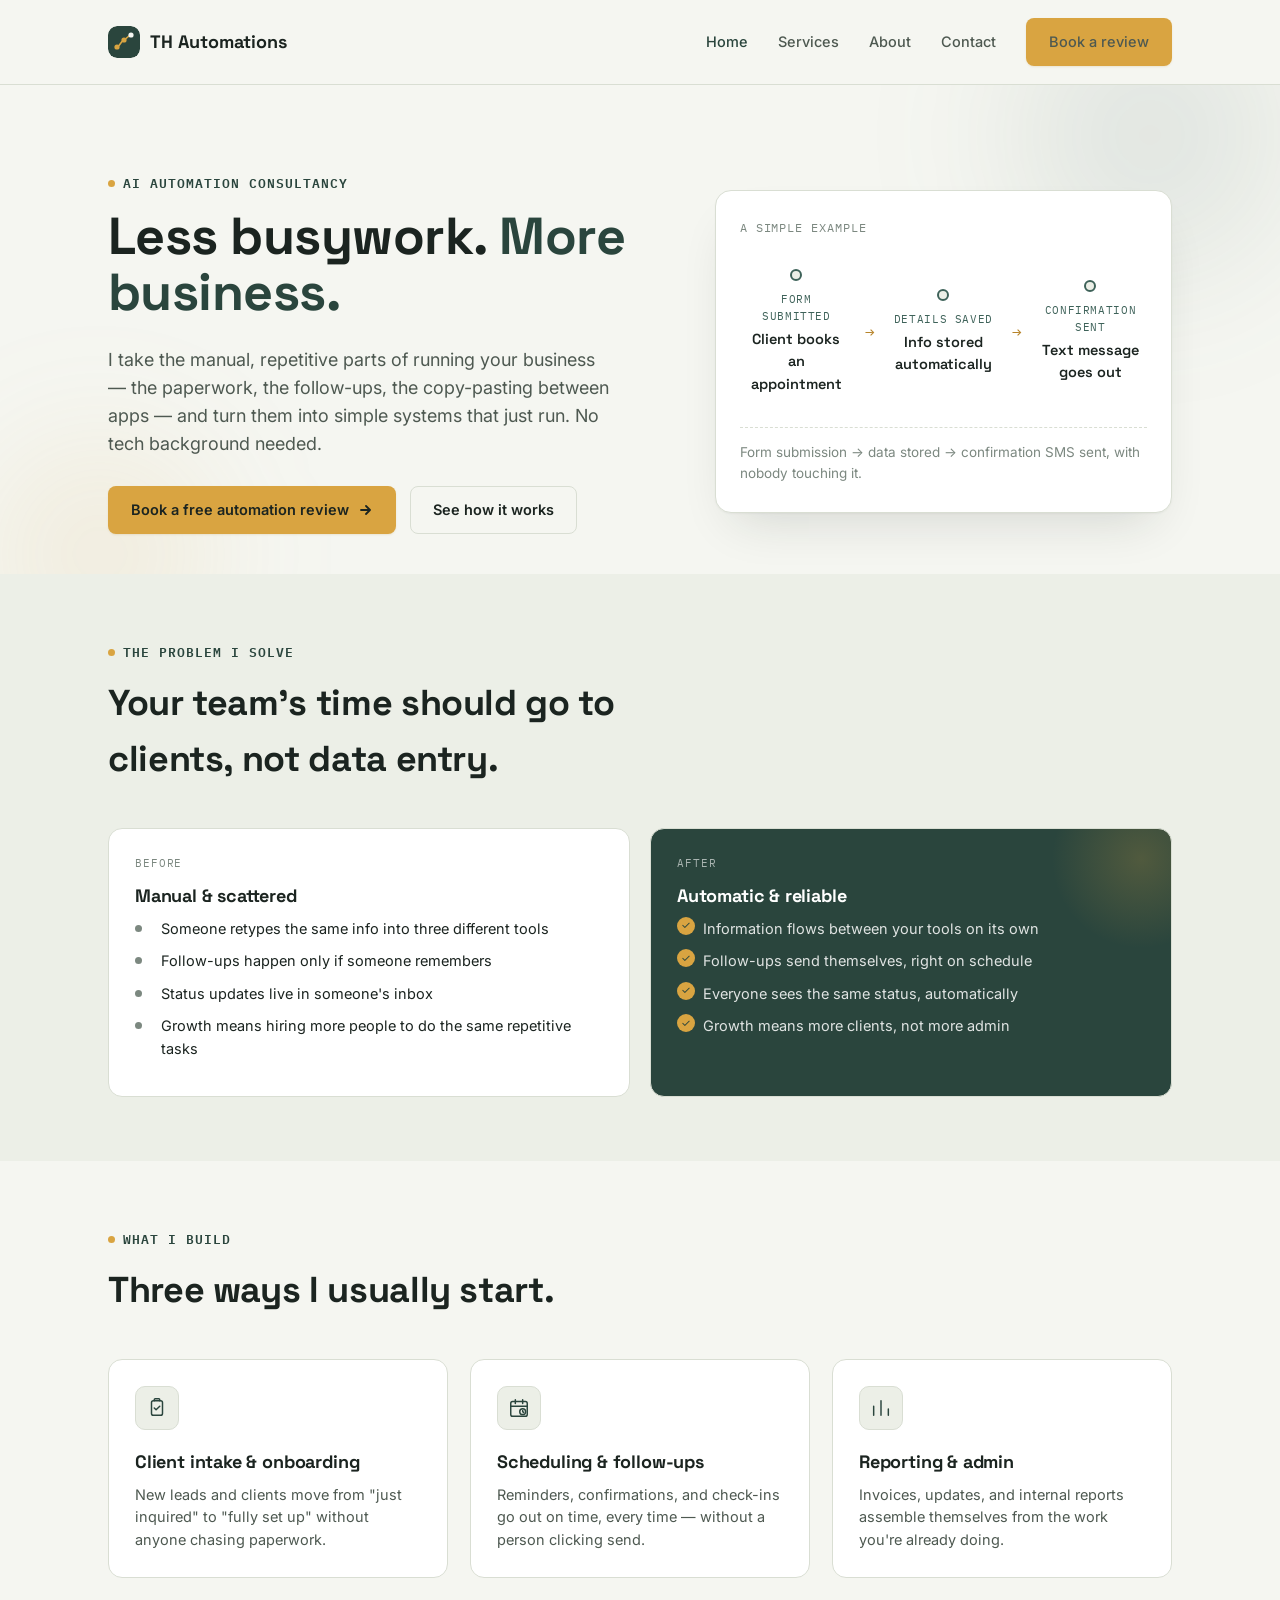
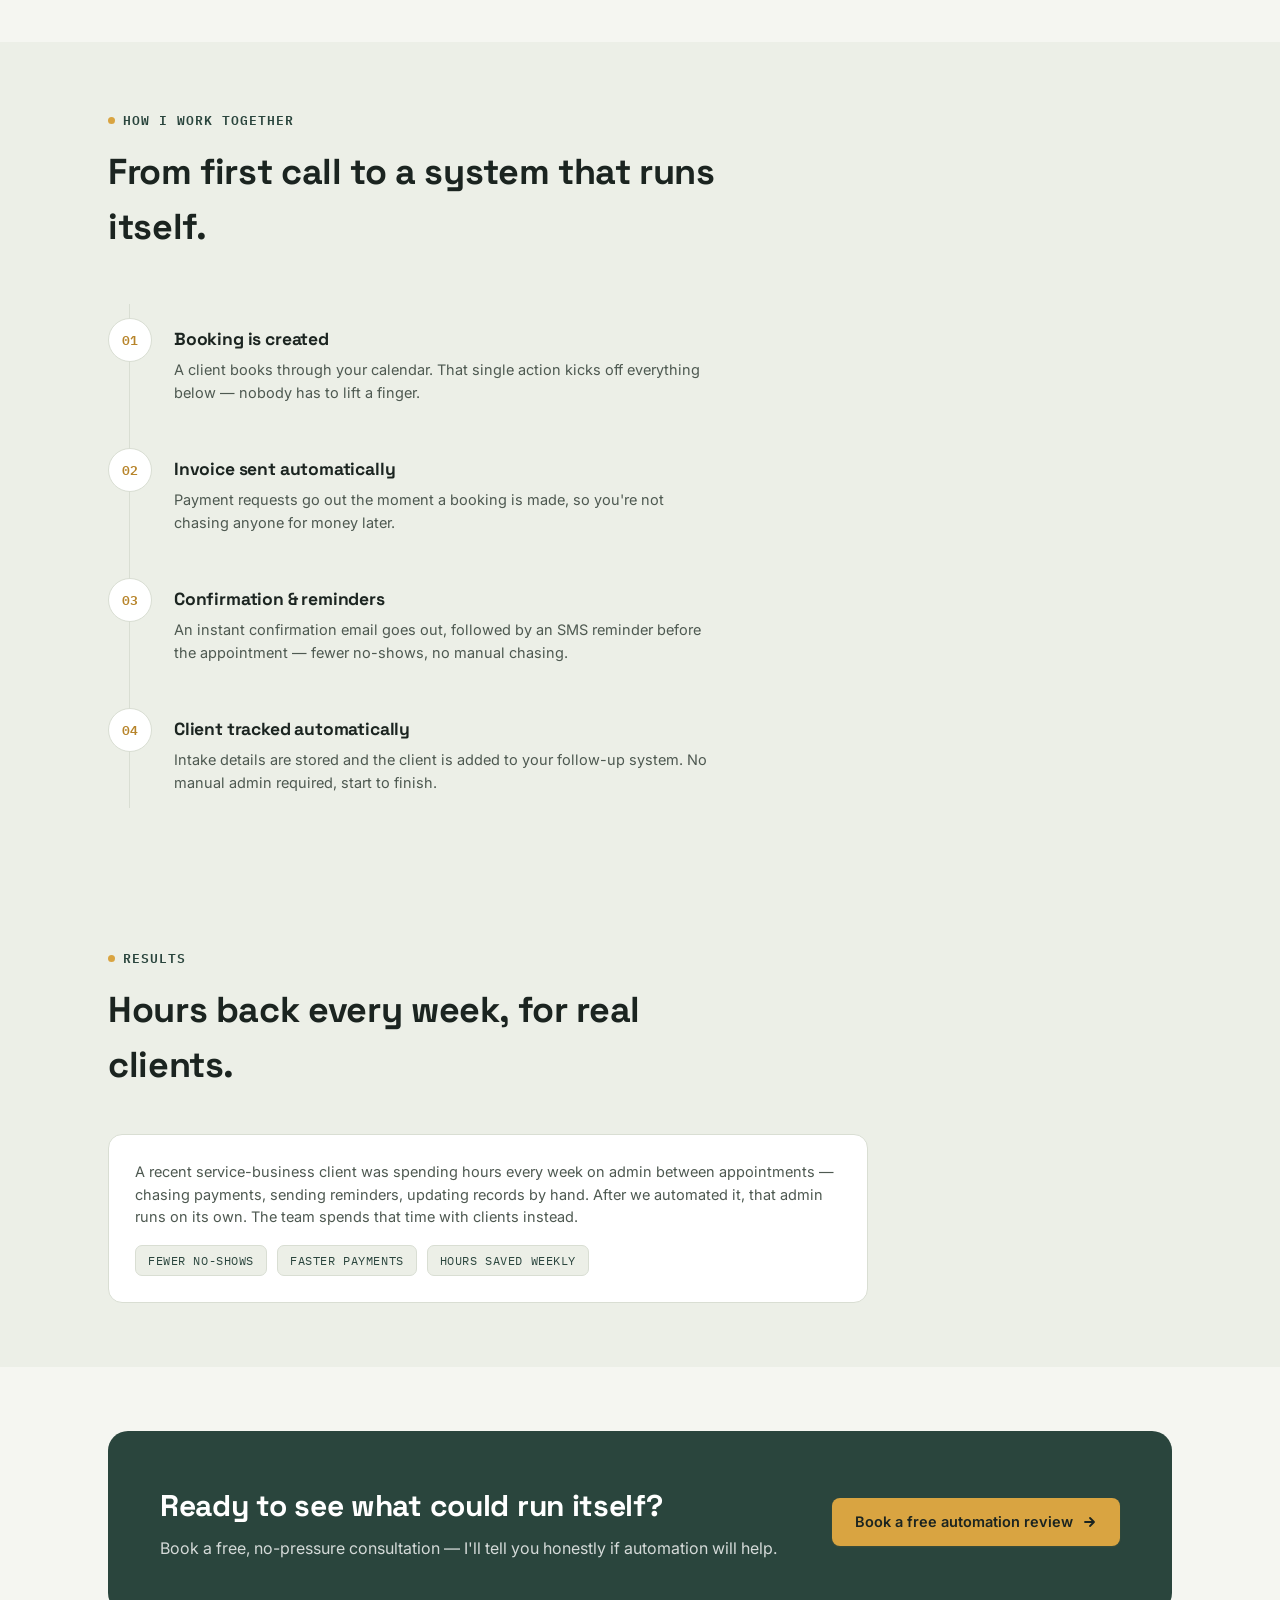
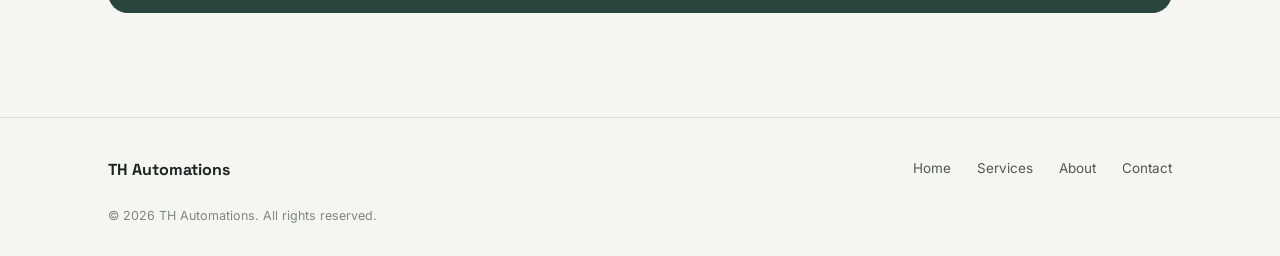
==== index.html @ 0caeebad "Visual polish pass: custom icons, motion, self-hosted logo, social preview - Replace text-badge/lett" ====
<!doctype html>
<html lang="en">
<head>
<script>document.documentElement.classList.add('js')</script>
<meta charset="UTF-8">
<meta name="viewport" content="width=device-width, initial-scale=1.0">
<title>TH Automations — AI Automation for Service Businesses</title>
<meta name="description" content="TH Automations helps service businesses replace manual admin with simple, reliable automated systems. Book a free automation review.">
<link rel="icon" href="favicon.svg" type="image/svg+xml">
<link rel="apple-touch-icon" href="apple-touch-icon.png">
<meta property="og:type" content="website">
<meta property="og:site_name" content="TH Automations">
<meta property="og:title" content="TH Automations — Less busywork. More business.">
<meta property="og:description" content="Simple automated systems for service businesses — no tech background needed. Book a free automation review.">
<meta property="og:image" content="og-image.png">
<meta name="twitter:card" content="summary_large_image">
<meta name="twitter:title" content="TH Automations — Less busywork. More business.">
<meta name="twitter:description" content="Simple automated systems for service businesses — no tech background needed.">
<meta name="twitter:image" content="og-image.png">
<link rel="stylesheet" href="style.css">
</head>
<body>

<header class="site">
  <div class="nav">
    <a href="index.html" class="brand">
      <svg class="brand-mark" viewBox="0 0 32 32" aria-hidden="true">
        <rect width="32" height="32" rx="9" fill="#2A453D"/>
        <path d="M11 19.5L14 15.5M18 12.5L21 10" stroke="#D9A441" stroke-width="1.6" stroke-linecap="round"/>
        <circle cx="9" cy="21" r="2.6" fill="#D9A441"/>
        <circle cx="16" cy="14" r="2.6" fill="#D9A441"/>
        <circle cx="23" cy="9" r="2.6" fill="#F5F6F1"/>
      </svg>
      TH Automations
    </a>
    <nav class="navlinks" id="navlinks">
      <a href="index.html" class="active">Home</a>
      <a href="services.html">Services</a>
      <a href="about.html">About</a>
      <a href="contact.html">Contact</a>
      <a href="contact.html" class="btn btn-gold">Book a review</a>
    </nav>
    <button class="mobile-toggle" aria-label="Open menu" aria-expanded="false">☰</button>
  </div>
</header>

<main>
  <section class="hero">
    <div class="wrap hero-grid">
      <div>
        <span class="eyebrow">AI Automation Consultancy</span>
        <h1>Less busywork. <em>More business.</em></h1>
        <p class="hero-sub">I take the manual, repetitive parts of running your business — the paperwork, the follow-ups, the copy-pasting between apps — and turn them into simple systems that just run. No tech background needed.</p>
        <div class="hero-actions">
          <a href="contact.html" class="btn btn-gold">Book a free automation review <svg class="arrow" viewBox="0 0 16 16" width="16" height="16" fill="none" stroke="currentColor" stroke-width="1.8" stroke-linecap="round" stroke-linejoin="round"><path d="M4 8h8M9 4l4 4-4 4"/></svg></a>
          <a href="#how" class="btn btn-ghost">See how it works</a>
        </div>
      </div>
      <div class="flow" aria-hidden="false">
        <div class="flow-title">A simple example</div>
        <div class="flow-row">
          <div class="flow-node"><div class="dot"></div><div class="tag">FORM SUBMITTED</div><div class="name">Client books<br>an appointment</div></div>
          <div class="flow-arrow">→</div>
          <div class="flow-node"><div class="dot"></div><div class="tag">DETAILS SAVED</div><div class="name">Info stored<br>automatically</div></div>
          <div class="flow-arrow">→</div>
          <div class="flow-node"><div class="dot"></div><div class="tag">CONFIRMATION SENT</div><div class="name">Text message<br>goes out</div></div>
        </div>
        <div class="flow-note">Form submission → data stored → confirmation SMS sent, with nobody touching it.</div>
      </div>
    </div>
  </section>

  <section class="bg-alt">
    <div class="wrap">
      <div class="section-head reveal">
        <span class="eyebrow">The problem I solve</span>
        <h2>Your team's time should go to clients, not data entry.</h2>
      </div>
      <div class="contrast">
        <div class="card before reveal">
          <span class="label">Before</span>
          <h3>Manual & scattered</h3>
          <ul>
            <li>Someone retypes the same info into three different tools</li>
            <li>Follow-ups happen only if someone remembers</li>
            <li>Status updates live in someone's inbox</li>
            <li>Growth means hiring more people to do the same repetitive tasks</li>
          </ul>
        </div>
        <div class="card after reveal">
          <span class="label">After</span>
          <h3>Automatic & reliable</h3>
          <ul>
            <li>Information flows between your tools on its own</li>
            <li>Follow-ups send themselves, right on schedule</li>
            <li>Everyone sees the same status, automatically</li>
            <li>Growth means more clients, not more admin</li>
          </ul>
        </div>
      </div>
    </div>
  </section>

  <section>
    <div class="wrap">
      <div class="section-head reveal">
        <span class="eyebrow">What I build</span>
        <h2>Three ways I usually start.</h2>
      </div>
      <div class="grid3">
        <div class="card reveal">
          <div class="icon"><svg viewBox="0 0 24 24" fill="none" stroke="currentColor" stroke-width="1.6" stroke-linecap="round" stroke-linejoin="round"><rect x="6" y="4" width="12" height="16" rx="2"/><path d="M9 4V3a1 1 0 0 1 1-1h4a1 1 0 0 1 1 1v1"/><path d="M9 12l2 2 4-4"/></svg></div>
          <h3>Client intake & onboarding</h3>
          <p>New leads and clients move from "just inquired" to "fully set up" without anyone chasing paperwork.</p>
        </div>
        <div class="card reveal">
          <div class="icon"><svg viewBox="0 0 24 24" fill="none" stroke="currentColor" stroke-width="1.6" stroke-linecap="round" stroke-linejoin="round"><rect x="3" y="5" width="18" height="16" rx="2"/><path d="M3 10h18"/><path d="M8 3v4M16 3v4"/><circle cx="16" cy="16" r="3.2"/><path d="M16 14.6V16l1 .8"/></svg></div>
          <h3>Scheduling & follow-ups</h3>
          <p>Reminders, confirmations, and check-ins go out on time, every time — without a person clicking send.</p>
        </div>
        <div class="card reveal">
          <div class="icon"><svg viewBox="0 0 24 24" fill="none" stroke="currentColor" stroke-width="1.6" stroke-linecap="round" stroke-linejoin="round"><path d="M4 20V10M12 20V4M20 20v-7"/></svg></div>
          <h3>Reporting & admin</h3>
          <p>Invoices, updates, and internal reports assemble themselves from the work you're already doing.</p>
        </div>
      </div>
    </div>
  </section>

  <section class="bg-alt" id="how">
    <div class="wrap">
      <div class="section-head reveal">
        <span class="eyebrow">How I work together</span>
        <h2>From first call to a system that runs itself.</h2>
      </div>
      <div class="steps">
        <div class="step reveal">
          <div class="num">01</div>
          <div>
            <h3>Booking is created</h3>
            <p>A client books through your calendar. That single action kicks off everything below — nobody has to lift a finger.</p>
          </div>
        </div>
        <div class="step reveal">
          <div class="num">02</div>
          <div>
            <h3>Invoice sent automatically</h3>
            <p>Payment requests go out the moment a booking is made, so you're not chasing anyone for money later.</p>
          </div>
        </div>
        <div class="step reveal">
          <div class="num">03</div>
          <div>
            <h3>Confirmation & reminders</h3>
            <p>An instant confirmation email goes out, followed by an SMS reminder before the appointment — fewer no-shows, no manual chasing.</p>
          </div>
        </div>
        <div class="step reveal">
          <div class="num">04</div>
          <div>
            <h3>Client tracked automatically</h3>
            <p>Intake details are stored and the client is added to your follow-up system. No manual admin required, start to finish.</p>
          </div>
        </div>
      </div>
    </div>
  </section>

  <section class="bg-alt">
    <div class="wrap">
      <div class="section-head reveal">
        <span class="eyebrow">Results</span>
        <h2>Hours back every week, for real clients.</h2>
      </div>
      <div class="card reveal" style="max-width:760px;">
        <p style="margin-bottom:16px;">A recent service-business client was spending hours every week on admin between appointments — chasing payments, sending reminders, updating records by hand. After we automated it, that admin runs on its own. The team spends that time with clients instead.</p>
        <div style="display:flex; gap:10px; flex-wrap:wrap;">
          <span class="pill">Fewer no-shows</span>
          <span class="pill">Faster payments</span>
          <span class="pill">Hours saved weekly</span>
        </div>
      </div>
    </div>
  </section>

  <section>
    <div class="wrap">
      <div class="cta-band reveal">
        <div>
          <h2>Ready to see what could run itself?</h2>
          <p>Book a free, no-pressure consultation — I'll tell you honestly if automation will help.</p>
        </div>
        <a href="contact.html" class="btn btn-gold">Book a free automation review <svg class="arrow" viewBox="0 0 16 16" width="16" height="16" fill="none" stroke="currentColor" stroke-width="1.8" stroke-linecap="round" stroke-linejoin="round"><path d="M4 8h8M9 4l4 4-4 4"/></svg></a>
      </div>
    </div>
  </section>
</main>

<footer class="site">
  <div class="wrap">
    <div class="footer-grid">
      <div class="footer-brand">TH Automations</div>
      <div class="footer-links">
        <a href="index.html">Home</a>
        <a href="services.html">Services</a>
        <a href="about.html">About</a>
        <a href="contact.html">Contact</a>
      </div>
    </div>
    <div class="footer-fine">© 2026 TH Automations. All rights reserved.</div>
  </div>
</footer>

<script src="script.js"></script>
</body>
</html>
---- style.css ----
/* ===================================================================
   TH Automations — design tokens
   Palette: warm sage paper, deep ink-green, amber accent for action
   Type: Space Grotesk (display) / Inter (body) / IBM Plex Mono (labels)
=================================================================== */

@import url('https://fonts.googleapis.com/css2?family=Space+Grotesk:wght@500;600;700&family=Inter:wght@400;500;600;700&family=IBM+Plex+Mono:wght@500;600&display=swap');

:root{
  --bg: #F5F6F1;
  --bg-alt: #ECEFE7;
  --ink: #1B2420;
  --ink-soft: #4E5951;
  --ink-faint: #7C8880;
  --sage: #3E6259;
  --sage-deep: #2A453D;
  --gold: #D9A441;
  --gold-deep: #B7842A;
  --line: #D9DED3;
  --card: #FFFFFF;

  --display: 'Space Grotesk', sans-serif;
  --body: 'Inter', sans-serif;
  --mono: 'IBM Plex Mono', monospace;

  --max: 1120px;
}

*{ box-sizing: border-box; }
html{ scroll-behavior: smooth; }

body{
  margin:0;
  background: var(--bg);
  color: var(--ink);
  font-family: var(--body);
  font-size: 16px;
  line-height: 1.55;
  -webkit-font-smoothing: antialiased;
}

img{ max-width:100%; display:block; }

a{ color: inherit; text-decoration: none; }

h1,h2,h3,h4{
  font-family: var(--display);
  color: var(--ink);
  margin: 0 0 .5em 0;
  letter-spacing: -0.01em;
}

p{ margin: 0 0 1em 0; color: var(--ink-soft); }

.wrap{
  max-width: var(--max);
  margin: 0 auto;
  padding: 0 28px;
}

/* Reduced motion */
@media (prefers-reduced-motion: reduce){
  *{ animation-duration: 0.001ms !important; animation-iteration-count: 1 !important; transition-duration: 0.001ms !important; scroll-behavior: auto !important; }
}

/* ---------- Eyebrow / mono labels ---------- */
.eyebrow{
  font-family: var(--mono);
  font-size: 12.5px;
  font-weight: 600;
  letter-spacing: 0.08em;
  text-transform: uppercase;
  color: var(--sage-deep);
  display: inline-flex;
  align-items: center;
  gap: 8px;
  margin-bottom: 14px;
}
.eyebrow::before{
  content: "";
  width: 7px; height: 7px;
  background: var(--gold);
  border-radius: 50%;
  display: inline-block;
}

/* ---------- Header / nav ---------- */
header.site{
  position: sticky; top: 0; z-index: 50;
  background: rgba(245,246,241,0.88);
  backdrop-filter: blur(8px);
  border-bottom: 1px solid var(--line);
  transition: box-shadow .25s ease;
}
header.site.scrolled{
  box-shadow: 0 1px 0 var(--line), 0 8px 24px rgba(27,36,32,0.06);
}
.nav{
  display:flex; align-items:center; justify-content:space-between;
  padding: 18px 28px;
  max-width: var(--max);
  margin: 0 auto;
  transition: padding .25s ease;
}
header.site.scrolled .nav{ padding: 12px 28px; }
.brand{
  display:flex; align-items:center; gap:10px;
  font-family: var(--display);
  font-weight: 700;
  font-size: 18px;
  color: var(--ink);
}
.brand-mark{
  width: 32px; height: 32px;
  border-radius: 9px;
  flex: 0 0 auto;
  transition: transform .3s ease;
}
.brand:hover .brand-mark{ transform: rotate(-6deg) scale(1.05); }
.navlinks{ display:flex; align-items:center; gap: 30px; }
.navlinks a{
  font-size: 14.5px;
  font-weight: 500;
  color: var(--ink-soft);
  transition: color .15s ease;
}
.navlinks a:hover, .navlinks a.active{ color: var(--sage-deep); }
.navlinks a:focus-visible, a:focus-visible, button:focus-visible{
  outline: 2px solid var(--gold-deep);
  outline-offset: 3px;
  border-radius: 3px;
}

.btn{
  display:inline-flex; align-items:center; gap:8px;
  font-family: var(--body);
  font-weight: 600;
  font-size: 14.5px;
  padding: 12px 22px;
  border-radius: 8px;
  border: 1px solid transparent;
  cursor:pointer;
  transition: transform .18s ease, box-shadow .18s ease, background .18s ease, border-color .18s ease;
}
.btn .arrow{
  display:inline-flex;
  transition: transform .25s ease;
}
.btn:hover .arrow{ transform: translateX(3px); }
.btn-primary{
  background: var(--sage-deep);
  color: #fff;
}
.btn-primary:hover{ background: var(--ink); transform: translateY(-1px); box-shadow: 0 8px 18px rgba(27,36,32,0.18); }
.btn-gold{
  background: var(--gold);
  color: var(--ink);
  box-shadow: 0 1px 2px rgba(183,132,42,0.15);
}
.btn-gold:hover{ background: var(--gold-deep); color:#fff; transform: translateY(-1px); box-shadow: 0 10px 22px rgba(183,132,42,0.3); }
.btn-ghost{
  background: transparent;
  border-color: var(--line);
  color: var(--ink);
}
.btn-ghost:hover{ border-color: var(--sage-deep); transform: translateY(-1px); }

.mobile-toggle{ display:none; }

/* ---------- Hero / flow diagram signature ---------- */
.hero{
  padding: 84px 0 40px;
  position: relative;
  overflow: hidden;
}
.hero::before, .hero::after{
  content:"";
  position:absolute;
  border-radius:50%;
  filter: blur(60px);
  pointer-events:none;
  z-index:0;
}
.hero::before{
  width: 420px; height: 420px;
  background: radial-gradient(circle, rgba(62,98,89,0.14), transparent 70%);
  top: -160px; right: -80px;
}
.hero::after{
  width: 320px; height: 320px;
  background: radial-gradient(circle, rgba(217,164,65,0.16), transparent 70%);
  bottom: -140px; left: -60px;
}
.hero-grid{
  display:grid;
  grid-template-columns: 1.1fr 0.9fr;
  gap: 48px;
  align-items:center;
  position: relative;
  z-index: 1;
}
.hero h1{
  font-size: clamp(32px, 4.4vw, 52px);
  line-height: 1.08;
}
.hero h1 em{
  font-style: normal;
  color: var(--sage-deep);
  position: relative;
}
.hero-sub{
  font-size: 18px;
  max-width: 46ch;
}
.hero-actions{ display:flex; gap:14px; margin-top: 28px; flex-wrap: wrap; }

/* Flow diagram */
.flow{
  background: var(--card);
  border: 1px solid var(--line);
  border-radius: 16px;
  padding: 28px 24px;
  box-shadow: 0 1px 2px rgba(27,36,32,0.04), 0 24px 48px -20px rgba(27,36,32,0.16);
  transition: transform .3s ease, box-shadow .3s ease;
}
.flow:hover{
  transform: translateY(-3px);
  box-shadow: 0 1px 2px rgba(27,36,32,0.04), 0 32px 56px -20px rgba(27,36,32,0.22);
}
.flow-title{
  font-family: var(--mono);
  font-size: 11.5px;
  color: var(--ink-faint);
  text-transform: uppercase;
  letter-spacing: .08em;
  margin-bottom: 18px;
}
.flow-row{
  display:flex; align-items:center; gap: 0;
}
.flow-node{
  flex: 1;
  text-align:center;
  padding: 14px 6px;
  opacity: 0;
  transform: translateY(8px);
  animation: nodeIn .5s ease forwards;
}
.flow-node .tag{
  font-family: var(--mono);
  font-size: 10.5px;
  color: var(--sage);
  letter-spacing: .06em;
}
.flow-node .name{
  font-family: var(--display);
  font-weight: 600;
  font-size: 14.5px;
  margin-top: 4px;
}
.flow-node .dot{
  width: 12px; height:12px;
  border-radius: 50%;
  background: var(--bg-alt);
  border: 2px solid var(--sage);
  margin: 0 auto 10px;
}
.flow-node:nth-child(1){ animation-delay: .05s; }
.flow-node:nth-child(3){ animation-delay: .25s; }
.flow-node:nth-child(5){ animation-delay: .45s; }
.flow-node:nth-child(7){ animation-delay: .65s; }
@keyframes nodeIn{ to{ opacity:1; transform: translateY(0); } }

.flow-arrow{
  flex: 0 0 auto;
  width: 34px;
  color: var(--gold-deep);
  font-family: var(--mono);
  text-align:center;
  opacity:0;
  animation: nodeIn .5s ease forwards;
}
.flow-arrow:nth-of-type(2){ animation-delay: .15s; }
.flow-arrow:nth-of-type(4){ animation-delay: .35s; }
.flow-arrow:nth-of-type(6){ animation-delay: .55s; }

.flow-note{
  margin-top: 18px;
  font-size: 13.5px;
  color: var(--ink-faint);
  border-top: 1px dashed var(--line);
  padding-top: 14px;
}

/* ---------- Sections ---------- */
section{ padding: 64px 0; }
.section-head{ max-width: 640px; margin-bottom: 40px; }
.section-head h2{ font-size: clamp(26px, 3vw, 36px); }

.bg-alt{ background: var(--bg-alt); }

/* Before / after strip */
.contrast{
  display:grid;
  grid-template-columns: 1fr 1fr;
  gap: 20px;
}
.contrast .card{
  border-radius: 14px;
  padding: 26px;
  border: 1px solid var(--line);
}
.contrast .before{ background: var(--card); }
.contrast .after{ background: var(--sage-deep); color:#fff; position: relative; overflow: hidden; }
.contrast .after::before{
  content:"";
  position:absolute; top:-60px; right:-60px;
  width:180px; height:180px; border-radius:50%;
  background: radial-gradient(circle, rgba(217,164,65,0.22), transparent 70%);
}
.contrast .after p, .contrast .after li{ color: rgba(255,255,255,0.85); }
.contrast .after h3{ color:#fff; }
.contrast ul{ margin:0; padding-left: 0; list-style: none; }
.contrast li{ margin-bottom: 10px; font-size: 14.5px; padding-left: 26px; position: relative; }
.contrast .before li::before{
  content:"";
  position:absolute; left:0; top: 7px;
  width:7px; height:7px; border-radius:50%;
  background: var(--ink-faint);
}
.contrast .after li::before{
  content:"✓";
  position:absolute; left:0; top: -1px;
  width:18px; height:18px;
  display:flex; align-items:center; justify-content:center;
  font-size: 11px;
  border-radius:50%;
  background: var(--gold);
  color: var(--sage-deep);
}
.contrast .label{
  font-family: var(--mono);
  font-size: 11px;
  letter-spacing: .08em;
  text-transform: uppercase;
  color: var(--ink-faint);
  margin-bottom: 10px;
  display:block;
}
.contrast .after .label{ color: rgba(255,255,255,0.6); }

/* Card grid */
.grid3{
  display:grid;
  grid-template-columns: repeat(3, 1fr);
  gap: 22px;
}
.grid2{
  display:grid;
  grid-template-columns: repeat(2, 1fr);
  gap: 22px;
}
.card{
  background: var(--card);
  border: 1px solid var(--line);
  border-radius: 14px;
  padding: 26px;
  transition: transform .25s ease, box-shadow .25s ease, border-color .25s ease;
}
.card:hover{
  transform: translateY(-4px);
  border-color: var(--sage);
  box-shadow: 0 20px 36px -20px rgba(27,36,32,0.18);
}
.card .icon{
  width: 44px; height: 44px;
  border-radius: 10px;
  background: var(--bg-alt);
  border: 1px solid var(--line);
  display:flex; align-items:center; justify-content:center;
  margin-bottom: 18px;
  color: var(--sage-deep);
  transition: background .25s ease, color .25s ease, border-color .25s ease;
}
.card .icon svg{ width: 22px; height: 22px; }
.card:hover .icon{
  background: var(--sage-deep);
  border-color: var(--sage-deep);
  color: #fff;
}
.card h3{ font-size: 18px; margin-bottom: 8px; }
.card p{ font-size: 14.5px; margin-bottom: 0; }

/* Process steps — vertical timeline */
.steps{ display:flex; flex-direction:column; position: relative; }
.steps::before{
  content:"";
  position:absolute;
  left: 21px; top: 8px; bottom: 8px;
  width: 1px;
  background: var(--line);
}
.step{
  display:grid;
  grid-template-columns: 44px 1fr;
  gap: 22px;
  padding: 22px 0;
  align-items: flex-start;
}
.step .num{
  position: relative;
  width: 44px; height: 44px;
  border-radius: 50%;
  background: var(--card);
  border: 1px solid var(--line);
  display:flex; align-items:center; justify-content:center;
  font-family: var(--mono);
  font-size: 13px;
  color: var(--gold-deep);
  font-weight: 600;
  transition: background .25s ease, border-color .25s ease, color .25s ease;
}
.step:hover .num{
  background: var(--gold);
  border-color: var(--gold);
  color: var(--ink);
}
.step h3{ font-size: 17.5px; margin-bottom: 6px; padding-top: 8px; }
.step p{ font-size: 14.5px; margin-bottom: 0; max-width: 60ch; }

/* CTA band */
.cta-band{
  background: var(--sage-deep);
  border-radius: 20px;
  padding: 52px;
  color: #fff;
  display:flex;
  align-items:center;
  justify-content:space-between;
  gap: 24px;
  flex-wrap: wrap;
}
.cta-band h2{ color:#fff; font-size: clamp(22px,2.6vw,30px); margin-bottom:6px; }
.cta-band p{ color: rgba(255,255,255,0.8); margin-bottom:0; }

/* Footer */
footer.site{
  border-top: 1px solid var(--line);
  padding: 40px 0 30px;
  margin-top: 40px;
}
.footer-grid{
  display:flex; justify-content:space-between; align-items:flex-start; flex-wrap:wrap; gap: 24px;
}
.footer-brand{ font-family: var(--display); font-weight:700; font-size:16px; }
.footer-links{ display:flex; gap: 26px; flex-wrap:wrap; }
.footer-links a{ font-size: 13.5px; color: var(--ink-soft); }
.footer-links a:hover{ color: var(--sage-deep); }
.footer-fine{ font-size: 12.5px; color: var(--ink-faint); margin-top: 24px; }

/* ---------- Page hero (interior pages) ---------- */
.pagehead{ padding: 56px 0 30px; border-bottom: 1px solid var(--line); }
.pagehead h1{ font-size: clamp(28px,3.6vw, 42px); }
.pagehead p{ font-size: 17px; max-width: 56ch; }

/* Form */
form.contact-form{
  display:grid;
  gap: 18px;
  max-width: 560px;
}
.field label{
  display:block;
  font-size: 13.5px;
  font-weight: 600;
  margin-bottom: 6px;
  color: var(--ink);
}
.field input, .field textarea, .field select{
  width:100%;
  padding: 12px 14px;
  border: 1px solid var(--line);
  border-radius: 9px;
  font-family: var(--body);
  font-size: 14.5px;
  background: #fff;
  color: var(--ink);
}
.field textarea{ min-height: 120px; resize: vertical; }
.field input:focus, .field textarea:focus, .field select:focus{
  outline: none;
  border-color: var(--sage-deep);
  box-shadow: 0 0 0 3px rgba(62,98,89,0.12);
}
.form-note{ font-size: 13px; color: var(--ink-faint); margin-top: 4px; }

.contact-wrap{
  display:grid;
  grid-template-columns: 1fr 0.8fr;
  gap: 48px;
}
.info-card{
  background: var(--card);
  border: 1px solid var(--line);
  border-radius: 14px;
  padding: 26px;
  align-self: start;
}
.info-row{ display:flex; gap:12px; margin-bottom: 18px; }
.info-row:last-child{ margin-bottom: 0; }
.info-row .k{ font-family: var(--mono); font-size: 11.5px; color: var(--ink-faint); text-transform:uppercase; letter-spacing:.06em; }
.info-row .v{ font-size: 14.5px; font-weight: 500; }

/* success state */
.form-success{
  display:none;
  background: var(--bg-alt);
  border: 1px solid var(--sage);
  border-radius: 12px;
  padding: 20px;
  font-size: 14.5px;
}
.form-success.show{ display:block; }

.pill{
  font-family: var(--mono);
  font-size: 11.5px;
  letter-spacing: .05em;
  text-transform: uppercase;
  color: var(--sage-deep);
  border: 1px solid var(--line);
  background: var(--bg-alt);
  border-radius: 7px;
  padding: 6px 12px;
  display: inline-block;
}

/* ---------- Scroll reveal (progressive enhancement: only active once .js is set) ---------- */
.js .reveal{
  opacity: 0;
  transform: translateY(18px);
  transition: opacity .6s cubic-bezier(.16,1,.3,1), transform .6s cubic-bezier(.16,1,.3,1);
}
.js .reveal.in{ opacity: 1; transform: translateY(0); }
.grid3 > .reveal:nth-child(2), .contrast > .reveal:nth-child(2){ transition-delay: .08s; }
.grid3 > .reveal:nth-child(3){ transition-delay: .16s; }
.grid2 > .reveal:nth-child(2){ transition-delay: .08s; }
.grid2 > .reveal:nth-child(3){ transition-delay: .16s; }
.grid2 > .reveal:nth-child(4){ transition-delay: .24s; }
.grid2 > .reveal:nth-child(5){ transition-delay: .32s; }
.grid2 > .reveal:nth-child(6){ transition-delay: .4s; }
.steps .step:nth-child(2){ transition-delay: .06s; }
.steps .step:nth-child(3){ transition-delay: .12s; }
.steps .step:nth-child(4){ transition-delay: .18s; }

/* ---------- Responsive ---------- */
@media (max-width: 860px){
  .hero-grid{ grid-template-columns: 1fr; }
  .grid3{ grid-template-columns: 1fr; }
  .grid2{ grid-template-columns: 1fr; }
  .contrast{ grid-template-columns: 1fr; }
  .contact-wrap{ grid-template-columns: 1fr; }
  .flow-row{ flex-wrap: wrap; }
  .flow-arrow{ display:none; }
  .flow-node{ flex: 1 1 40%; }
  .navlinks{
    position: fixed; inset: 62px 0 0 0;
    height: calc(100vh - 62px);
    background: var(--bg);
    flex-direction: column;
    padding: 30px 28px;
    gap: 22px;
    transform: translateY(-110%);
    transition: transform .25s ease;
    overflow-y: auto;
  }
  .navlinks:not(.open){ pointer-events: none; }
  .navlinks.open{ transform: translateY(0); }
  .navlinks a{ font-size: 17px; }
  .mobile-toggle{
    display:flex; align-items:center; justify-content:center;
    width: 40px; height:40px;
    border-radius: 8px;
    border: 1px solid var(--line);
    background: var(--card);
    cursor: pointer;
  }
  .cta-band{ padding: 32px; flex-direction:column; align-items:flex-start; }
}
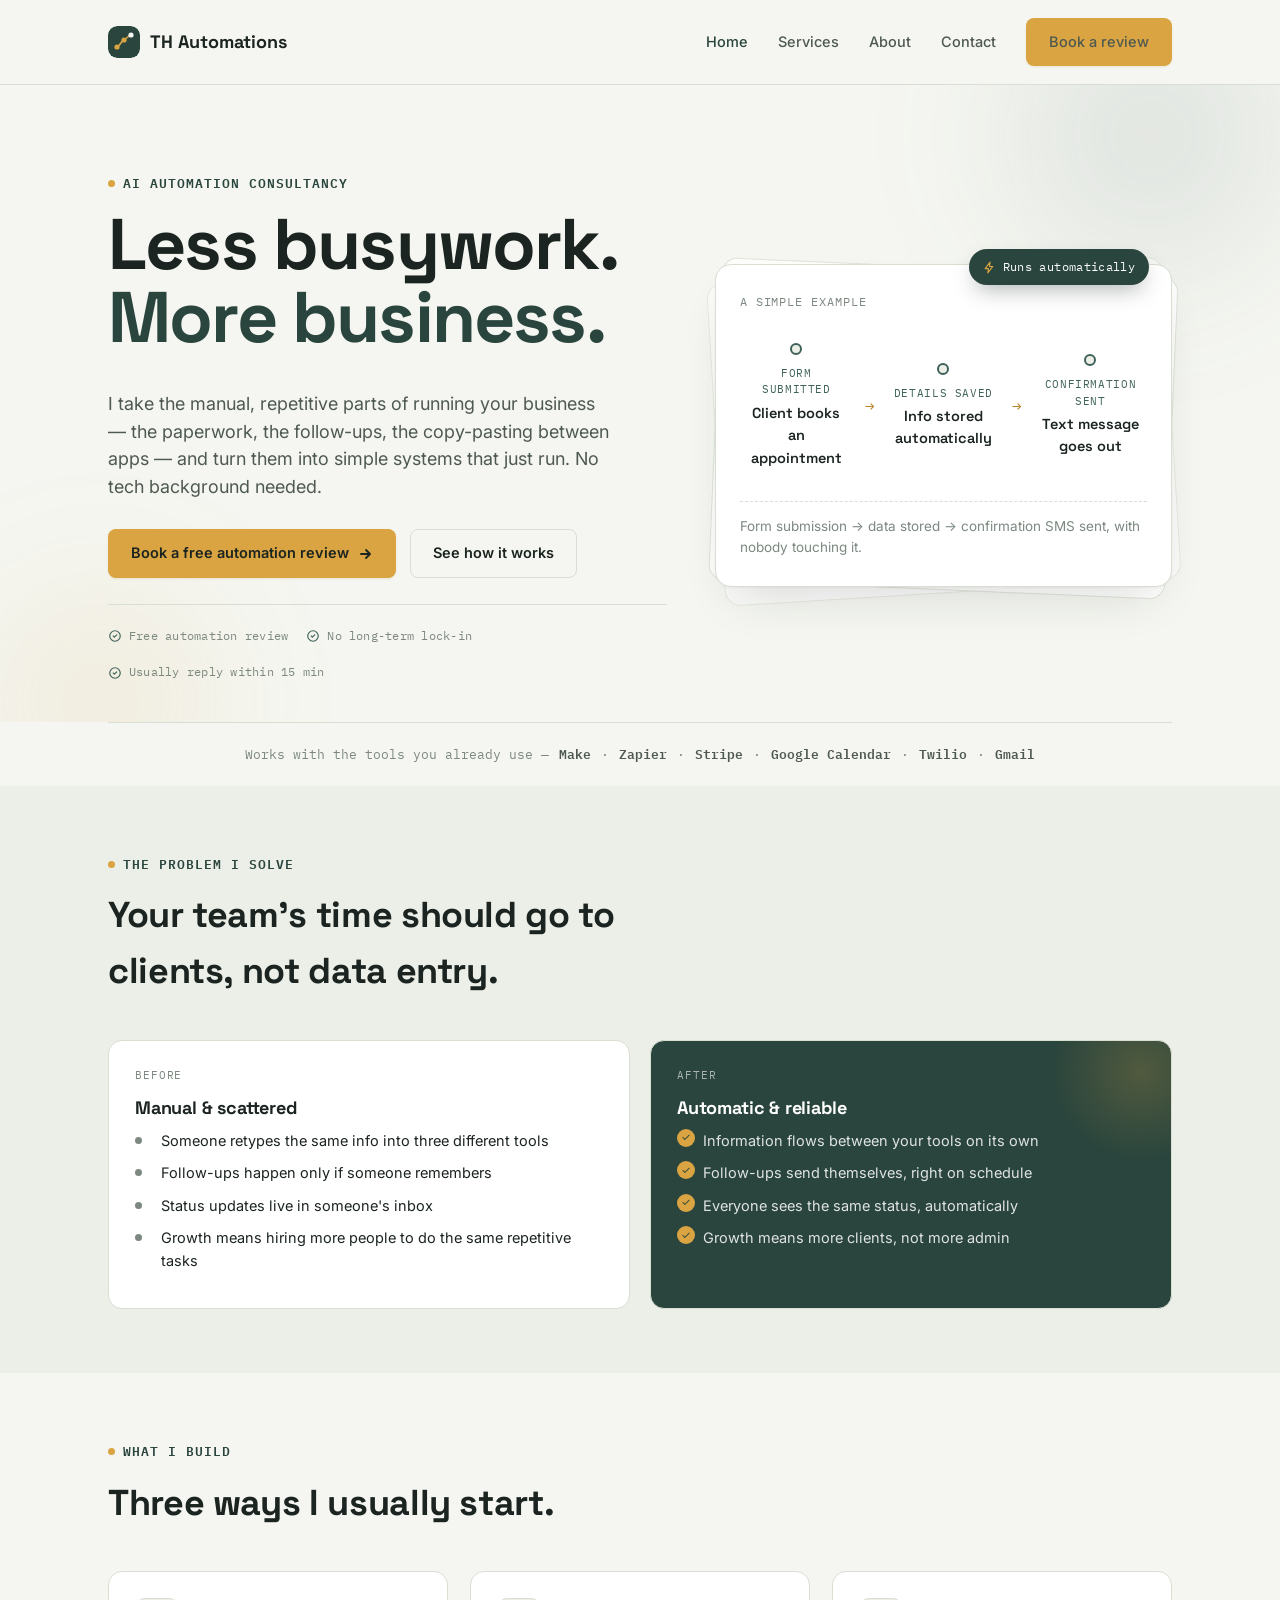
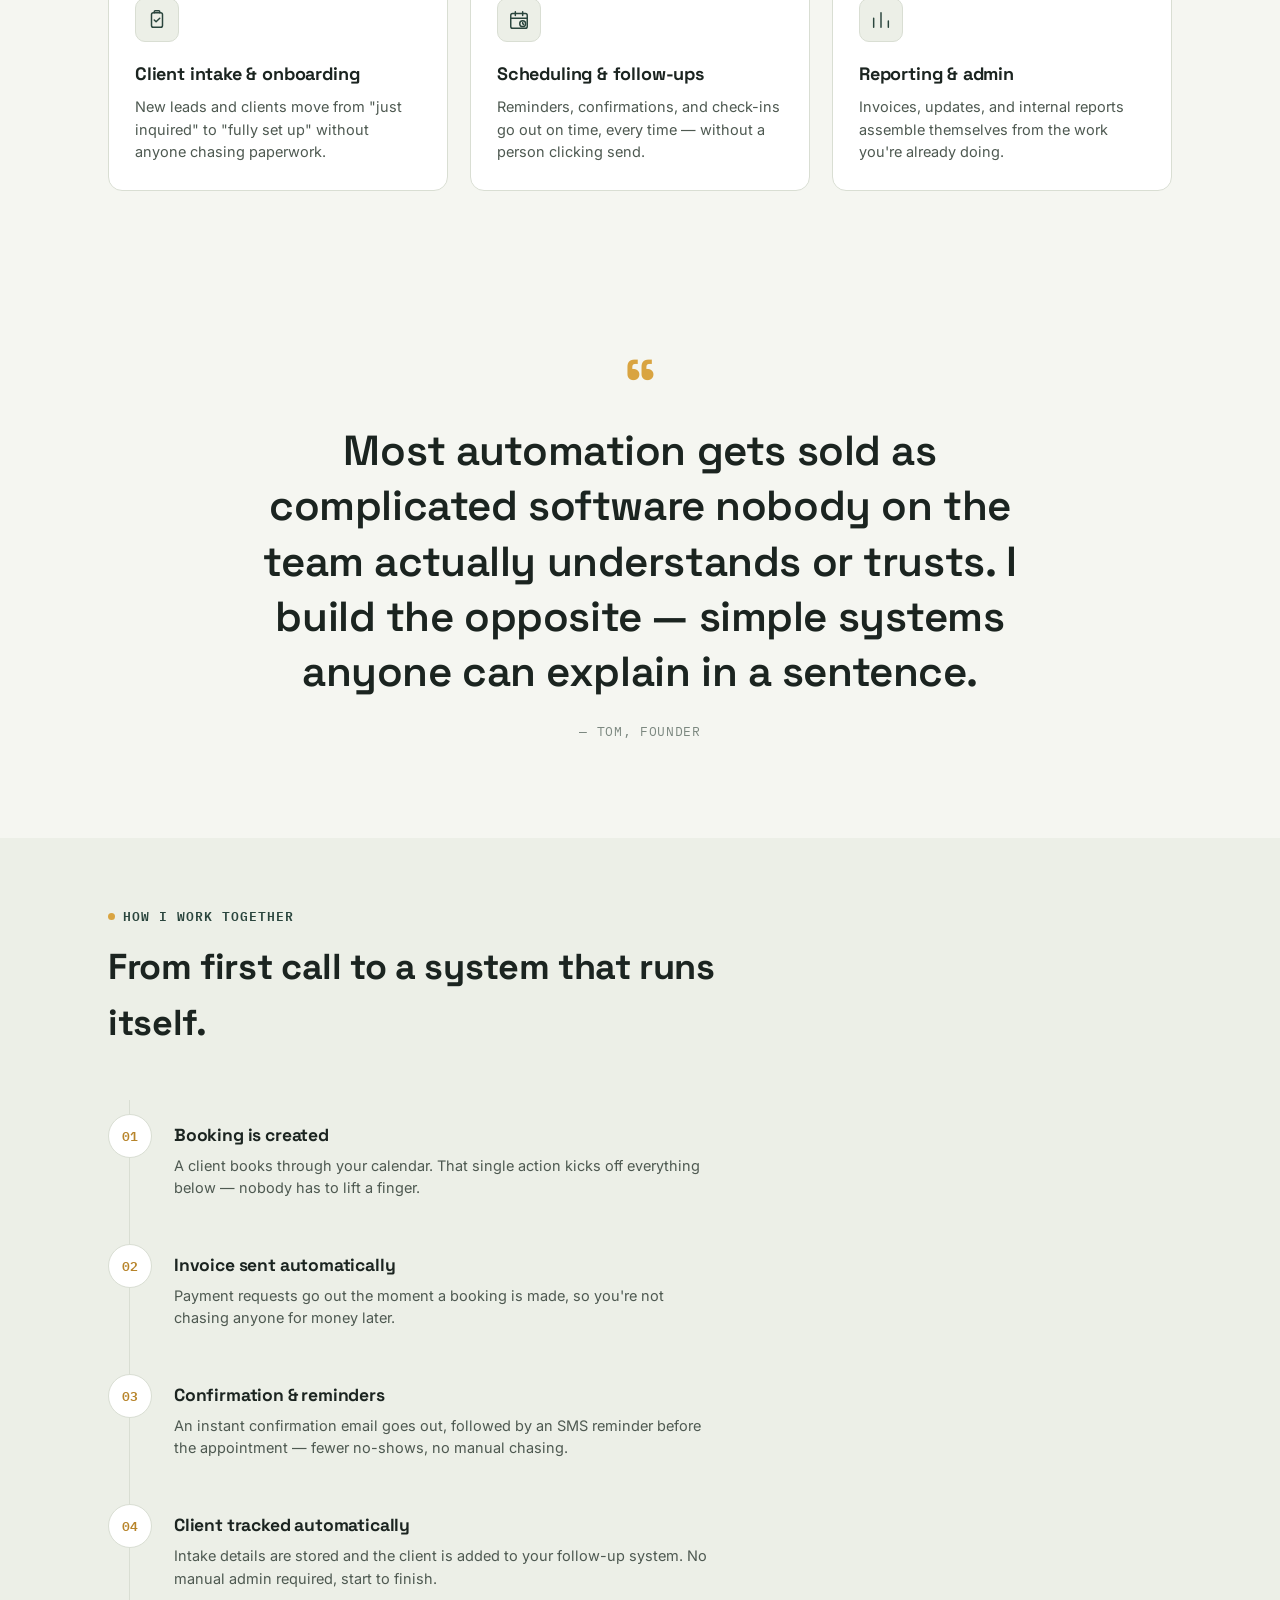
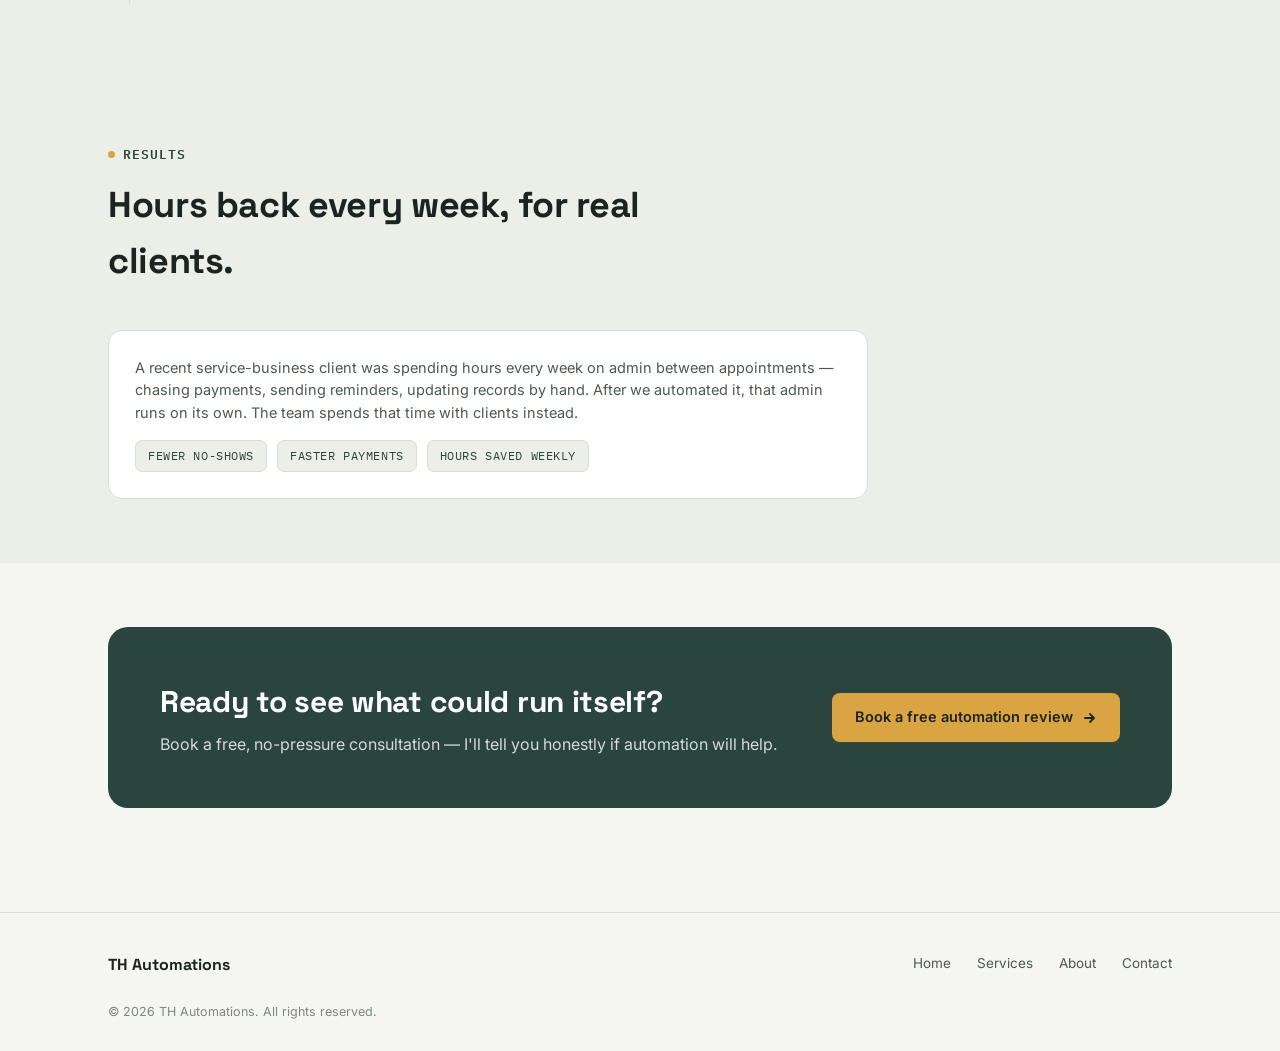
==== commit 62eeae95: "Add hero depth, trust signals, and a pull-quote break - Scale up the hero headline and tighten track" ====
--- a/index.html
+++ b/index.html
@@ -55,20 +55,32 @@
           <a href="contact.html" class="btn btn-gold">Book a free automation review <svg class="arrow" viewBox="0 0 16 16" width="16" height="16" fill="none" stroke="currentColor" stroke-width="1.8" stroke-linecap="round" stroke-linejoin="round"><path d="M4 8h8M9 4l4 4-4 4"/></svg></a>
           <a href="#how" class="btn btn-ghost">See how it works</a>
         </div>
-      </div>
-      <div class="flow" aria-hidden="false">
-        <div class="flow-title">A simple example</div>
-        <div class="flow-row">
-          <div class="flow-node"><div class="dot"></div><div class="tag">FORM SUBMITTED</div><div class="name">Client books<br>an appointment</div></div>
-          <div class="flow-arrow">→</div>
-          <div class="flow-node"><div class="dot"></div><div class="tag">DETAILS SAVED</div><div class="name">Info stored<br>automatically</div></div>
-          <div class="flow-arrow">→</div>
-          <div class="flow-node"><div class="dot"></div><div class="tag">CONFIRMATION SENT</div><div class="name">Text message<br>goes out</div></div>
-        </div>
-        <div class="flow-note">Form submission → data stored → confirmation SMS sent, with nobody touching it.</div>
-      </div>
-    </div>
-  </section>
+        <div class="trust-row">
+          <span><svg viewBox="0 0 24 24" fill="none" stroke="currentColor" stroke-width="2" stroke-linecap="round" stroke-linejoin="round"><path d="M9 12l2 2 4-4"/><circle cx="12" cy="12" r="9"/></svg> Free automation review</span>
+          <span><svg viewBox="0 0 24 24" fill="none" stroke="currentColor" stroke-width="2" stroke-linecap="round" stroke-linejoin="round"><path d="M9 12l2 2 4-4"/><circle cx="12" cy="12" r="9"/></svg> No long-term lock-in</span>
+          <span><svg viewBox="0 0 24 24" fill="none" stroke="currentColor" stroke-width="2" stroke-linecap="round" stroke-linejoin="round"><path d="M9 12l2 2 4-4"/><circle cx="12" cy="12" r="9"/></svg> Usually reply within 15 min</span>
+        </div>
+      </div>
+      <div class="flow-stack">
+        <div class="flow" aria-hidden="false">
+          <div class="flow-badge"><svg viewBox="0 0 24 24" fill="none" stroke="currentColor" stroke-width="2" stroke-linecap="round" stroke-linejoin="round"><path d="M13 2L4 14h6l-1 8 9-12h-6l1-8z"/></svg> Runs automatically</div>
+          <div class="flow-title">A simple example</div>
+          <div class="flow-row">
+            <div class="flow-node"><div class="dot"></div><div class="tag">FORM SUBMITTED</div><div class="name">Client books<br>an appointment</div></div>
+            <div class="flow-arrow">→</div>
+            <div class="flow-node"><div class="dot"></div><div class="tag">DETAILS SAVED</div><div class="name">Info stored<br>automatically</div></div>
+            <div class="flow-arrow">→</div>
+            <div class="flow-node"><div class="dot"></div><div class="tag">CONFIRMATION SENT</div><div class="name">Text message<br>goes out</div></div>
+          </div>
+          <div class="flow-note">Form submission → data stored → confirmation SMS sent, with nobody touching it.</div>
+        </div>
+      </div>
+    </div>
+  </section>
+
+  <div class="wrap">
+    <div class="tool-strip">Works with the tools you already use — <strong>Make</strong> · <strong>Zapier</strong> · <strong>Stripe</strong> · <strong>Google Calendar</strong> · <strong>Twilio</strong> · <strong>Gmail</strong></div>
+  </div>
 
   <section class="bg-alt">
     <div class="wrap">
@@ -127,6 +139,15 @@
     </div>
   </section>
 
+  <section class="statement reveal">
+    <div class="wrap">
+      <blockquote>
+        Most automation gets sold as complicated software nobody on the team actually understands or trusts. I build the opposite — simple systems anyone can explain in a sentence.
+      </blockquote>
+      <cite>— Tom, founder</cite>
+    </div>
+  </section>
+
   <section class="bg-alt" id="how">
     <div class="wrap">
       <div class="section-head reveal">
--- a/style.css
+++ b/style.css
@@ -200,8 +200,9 @@
   z-index: 1;
 }
 .hero h1{
-  font-size: clamp(32px, 4.4vw, 52px);
-  line-height: 1.08;
+  font-size: clamp(38px, 5.6vw, 74px);
+  line-height: 1.02;
+  letter-spacing: -0.025em;
 }
 .hero h1 em{
   font-style: normal;
@@ -214,7 +215,41 @@
 }
 .hero-actions{ display:flex; gap:14px; margin-top: 28px; flex-wrap: wrap; }
 
-/* Flow diagram */
+.trust-row{
+  display:flex; align-items:center; gap: 18px; flex-wrap: wrap;
+  margin-top: 26px;
+  padding-top: 22px;
+  border-top: 1px solid var(--line);
+}
+.trust-row span{
+  display:inline-flex; align-items:center; gap: 7px;
+  font-family: var(--mono);
+  font-size: 12px;
+  letter-spacing: .02em;
+  color: var(--ink-faint);
+}
+.trust-row svg{ width:14px; height:14px; color: var(--sage); flex: 0 0 auto; }
+
+/* Flow diagram — layered depth */
+.flow-stack{ position: relative; }
+.flow-stack::before, .flow-stack::after{
+  content:"";
+  position:absolute;
+  inset: 0;
+  border-radius: 16px;
+  border: 1px solid var(--line);
+  background: var(--card);
+}
+.flow-stack::before{
+  transform: rotate(-3.5deg) translateY(6px);
+  opacity: .55;
+  z-index: 0;
+}
+.flow-stack::after{
+  transform: rotate(2.5deg) translateY(3px);
+  opacity: .8;
+  z-index: 0;
+}
 .flow{
   background: var(--card);
   border: 1px solid var(--line);
@@ -222,11 +257,28 @@
   padding: 28px 24px;
   box-shadow: 0 1px 2px rgba(27,36,32,0.04), 0 24px 48px -20px rgba(27,36,32,0.16);
   transition: transform .3s ease, box-shadow .3s ease;
+  position: relative;
+  z-index: 1;
 }
 .flow:hover{
   transform: translateY(-3px);
   box-shadow: 0 1px 2px rgba(27,36,32,0.04), 0 32px 56px -20px rgba(27,36,32,0.22);
 }
+.flow-badge{
+  position: absolute;
+  top: -16px; right: 22px;
+  z-index: 2;
+  display: inline-flex; align-items:center; gap:7px;
+  background: var(--sage-deep);
+  color: #fff;
+  font-family: var(--mono);
+  font-size: 11.5px;
+  letter-spacing: .03em;
+  padding: 9px 14px;
+  border-radius: 999px;
+  box-shadow: 0 10px 22px -6px rgba(27,36,32,0.35);
+}
+.flow-badge svg{ width:13px; height:13px; color: var(--gold); }
 .flow-title{
   font-family: var(--mono);
   font-size: 11.5px;
@@ -298,6 +350,52 @@
 .section-head h2{ font-size: clamp(26px, 3vw, 36px); }
 
 .bg-alt{ background: var(--bg-alt); }
+
+/* Statement / pull-quote break */
+.statement{ padding: 96px 0; text-align: center; }
+.statement blockquote{
+  margin: 0 auto;
+  max-width: 800px;
+  font-family: var(--display);
+  font-weight: 600;
+  font-size: clamp(24px, 3.6vw, 42px);
+  line-height: 1.32;
+  letter-spacing: -0.01em;
+  color: var(--ink);
+  position: relative;
+}
+.statement blockquote::before{
+  content: "“";
+  display: block;
+  font-family: var(--display);
+  font-size: 64px;
+  font-weight: 700;
+  color: var(--gold);
+  line-height: 1;
+  margin-bottom: 8px;
+}
+.statement cite{
+  display:block;
+  margin-top: 22px;
+  font-family: var(--mono);
+  font-style: normal;
+  font-size: 13px;
+  letter-spacing: .05em;
+  text-transform: uppercase;
+  color: var(--ink-faint);
+}
+
+/* "Works with" muted trust strip */
+.tool-strip{
+  display:flex; align-items:center; justify-content:center; gap: 10px;
+  flex-wrap: wrap;
+  padding: 22px 0;
+  font-family: var(--mono);
+  font-size: 12.5px;
+  color: var(--ink-faint);
+  border-top: 1px solid var(--line);
+}
+.tool-strip strong{ color: var(--ink-soft); font-weight: 600; }
 
 /* Before / after strip */
 .contrast{
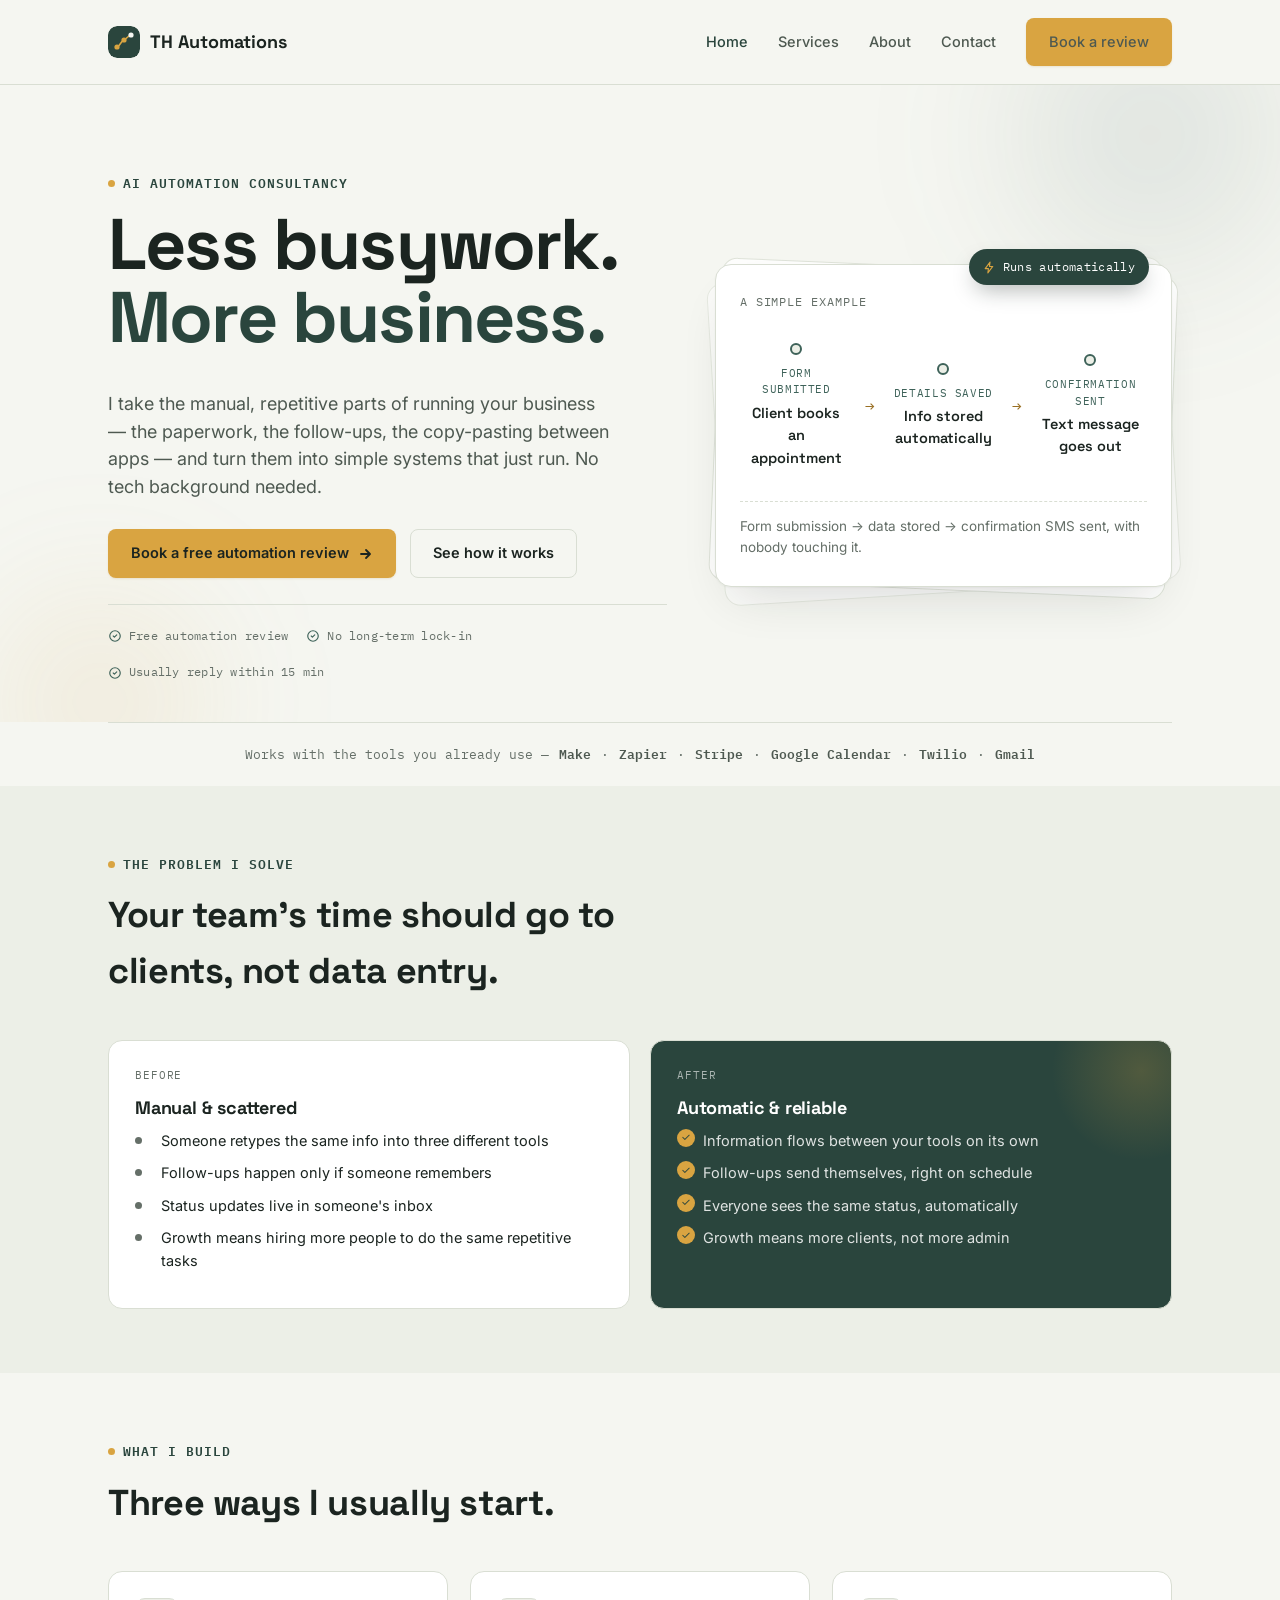
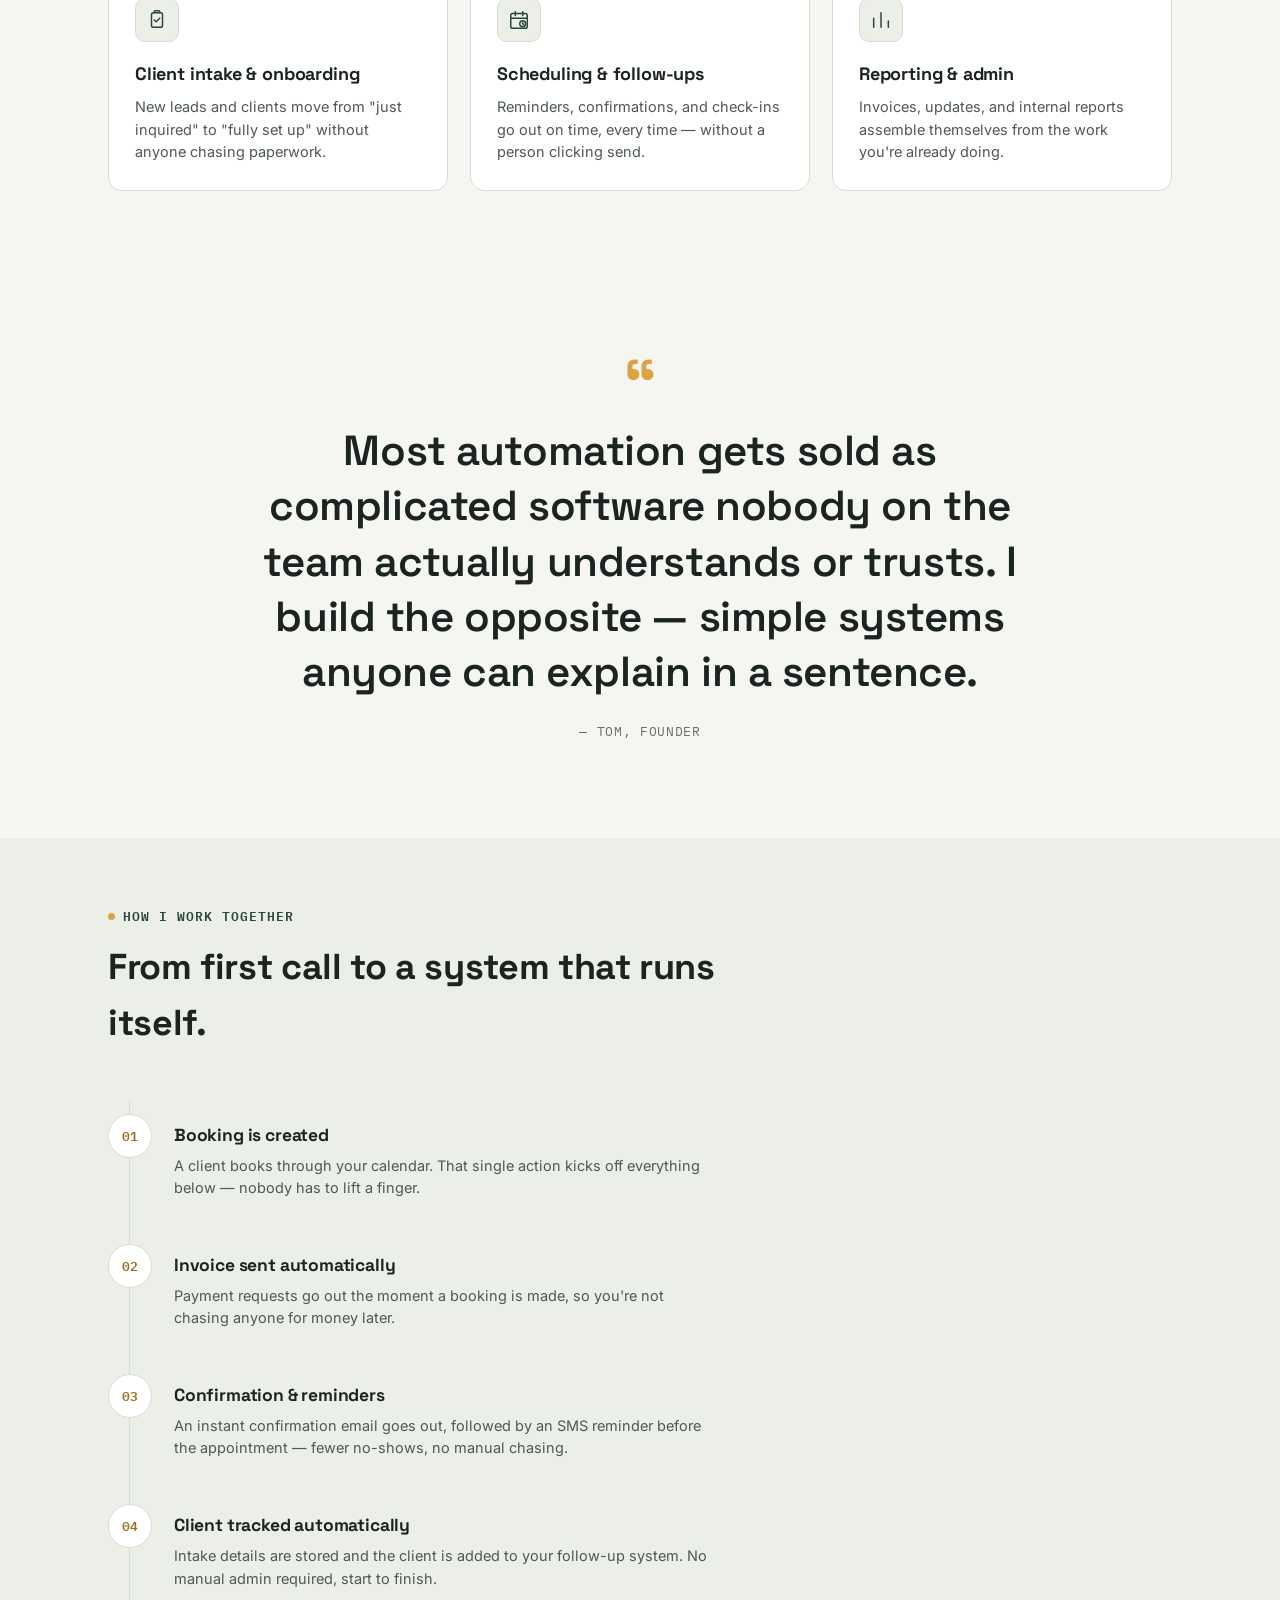
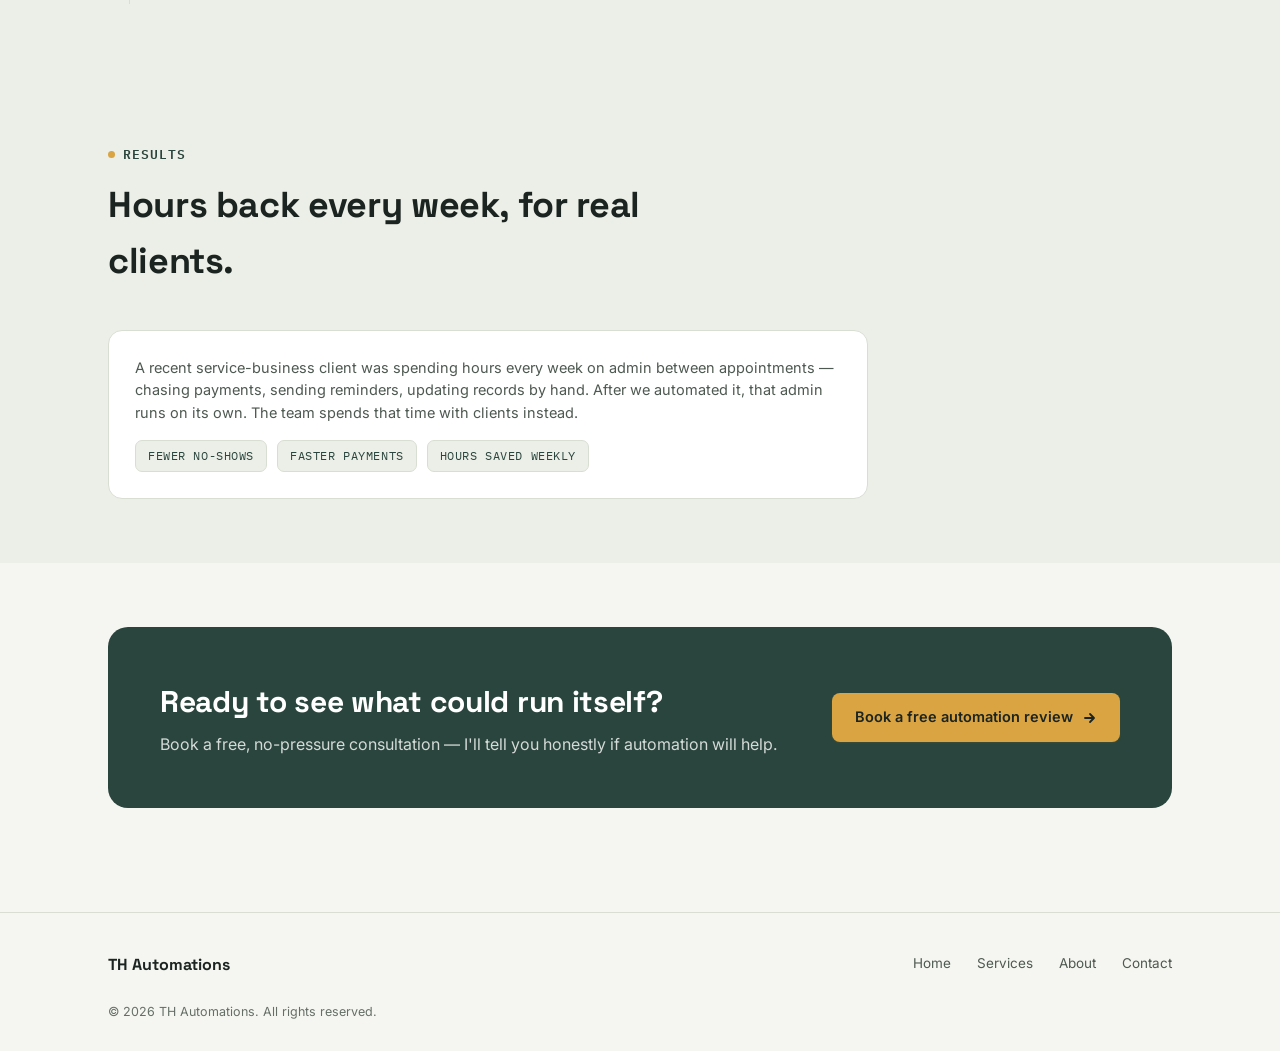
==== commit 30afd3ee: "Fix text contrast and font-loading performance - Darken --ink-faint and --gold-deep so muted labels " ====
--- a/index.html
+++ b/index.html
@@ -17,6 +17,9 @@
 <meta name="twitter:title" content="TH Automations — Less busywork. More business.">
 <meta name="twitter:description" content="Simple automated systems for service businesses — no tech background needed.">
 <meta name="twitter:image" content="og-image.png">
+<link rel="preconnect" href="https://fonts.googleapis.com">
+<link rel="preconnect" href="https://fonts.gstatic.com" crossorigin>
+<link rel="stylesheet" href="https://fonts.googleapis.com/css2?family=Space+Grotesk:wght@500;600;700&family=Inter:wght@400;500;600;700&family=IBM+Plex+Mono:wght@500;600&display=swap">
 <link rel="stylesheet" href="style.css">
 </head>
 <body>
--- a/style.css
+++ b/style.css
@@ -4,18 +4,16 @@
    Type: Space Grotesk (display) / Inter (body) / IBM Plex Mono (labels)
 =================================================================== */
 
-@import url('https://fonts.googleapis.com/css2?family=Space+Grotesk:wght@500;600;700&family=Inter:wght@400;500;600;700&family=IBM+Plex+Mono:wght@500;600&display=swap');
-
 :root{
   --bg: #F5F6F1;
   --bg-alt: #ECEFE7;
   --ink: #1B2420;
   --ink-soft: #4E5951;
-  --ink-faint: #7C8880;
+  --ink-faint: #656F68;
   --sage: #3E6259;
   --sage-deep: #2A453D;
   --gold: #D9A441;
-  --gold-deep: #B7842A;
+  --gold-deep: #996F23;
   --line: #D9DED3;
   --card: #FFFFFF;
 
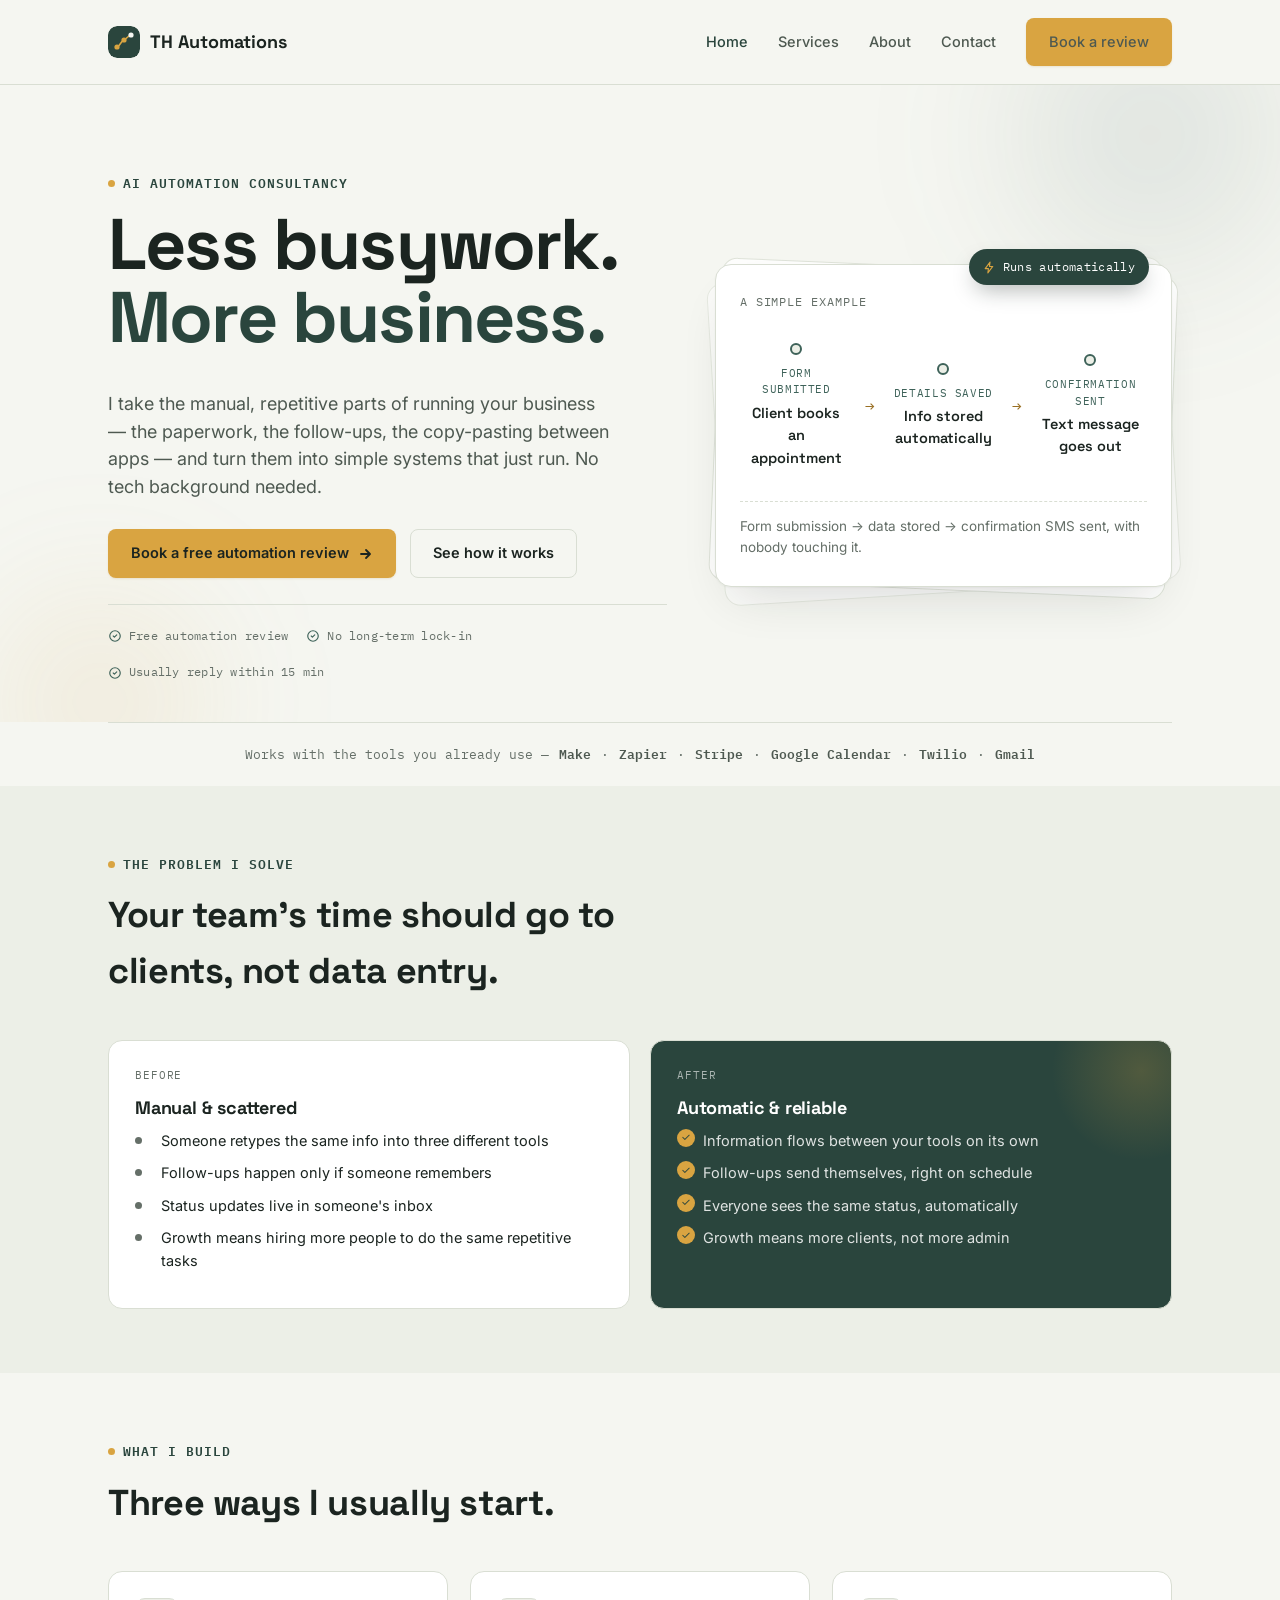
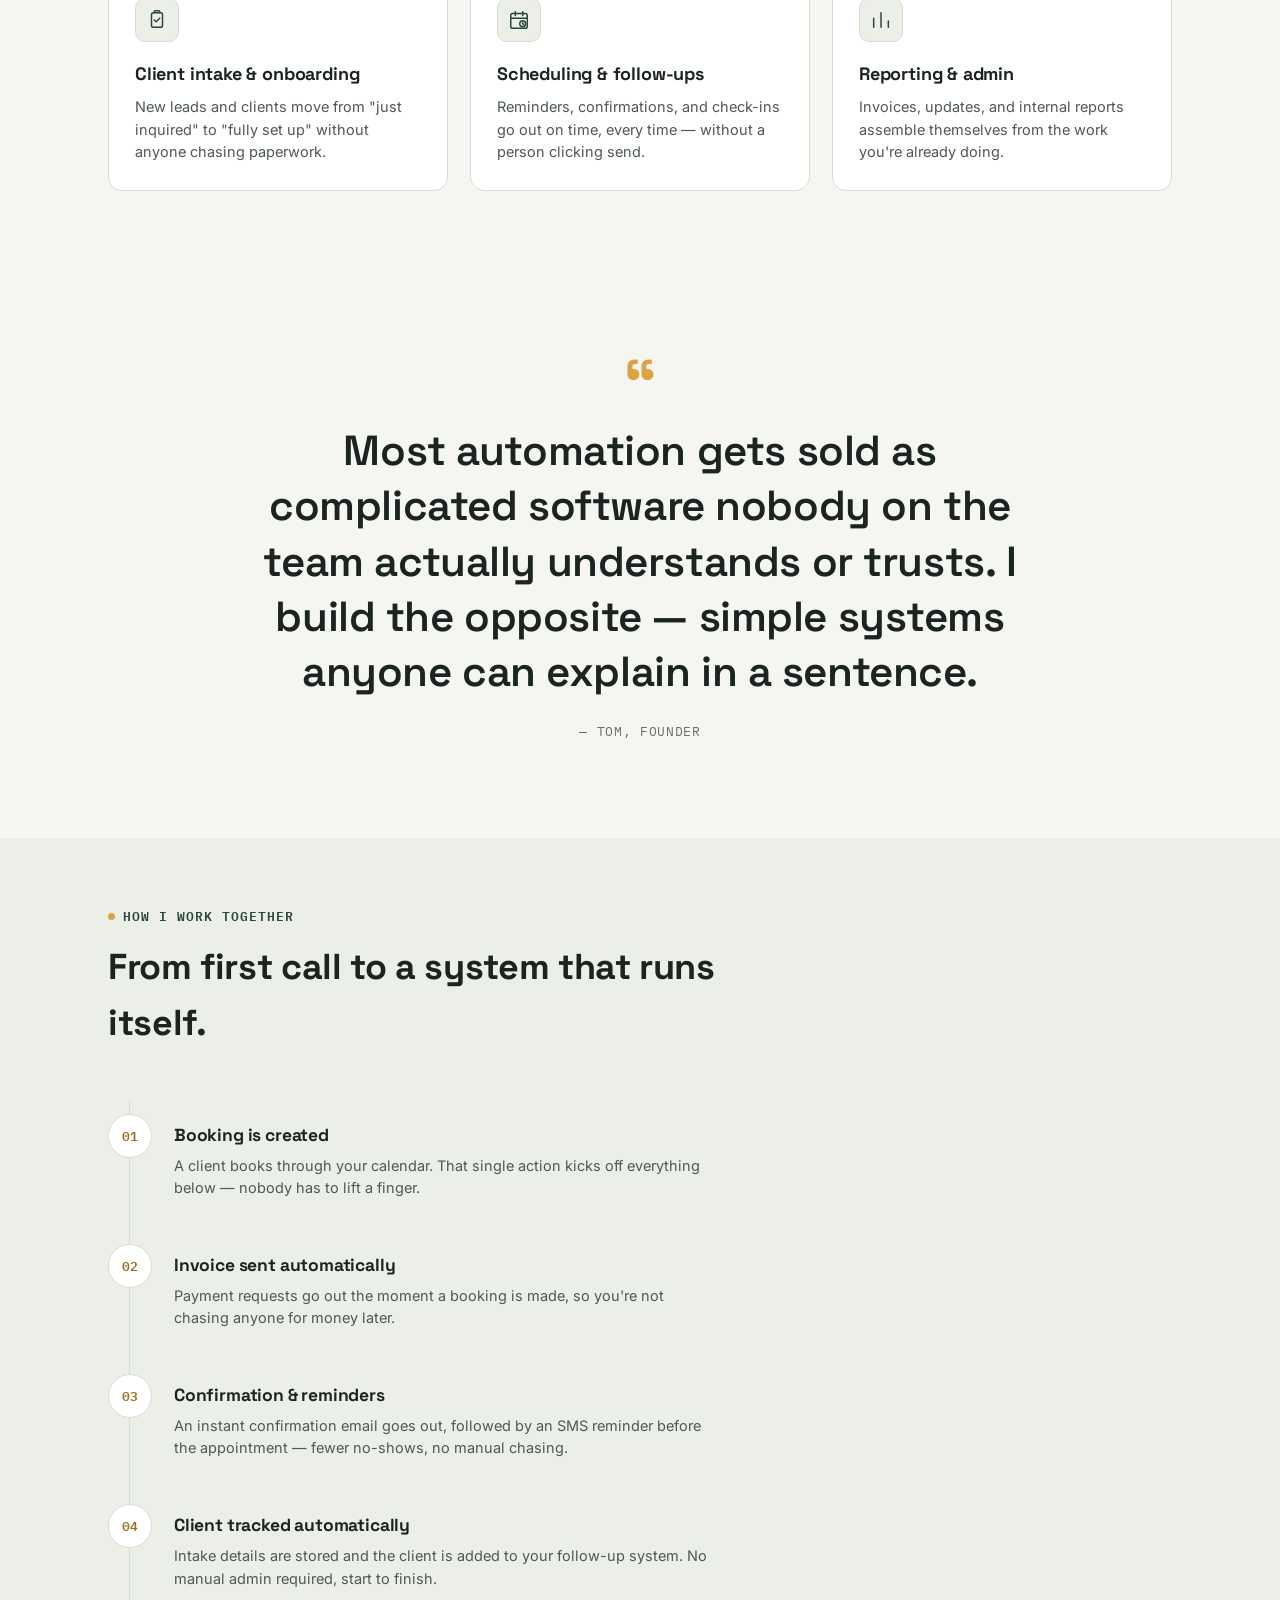
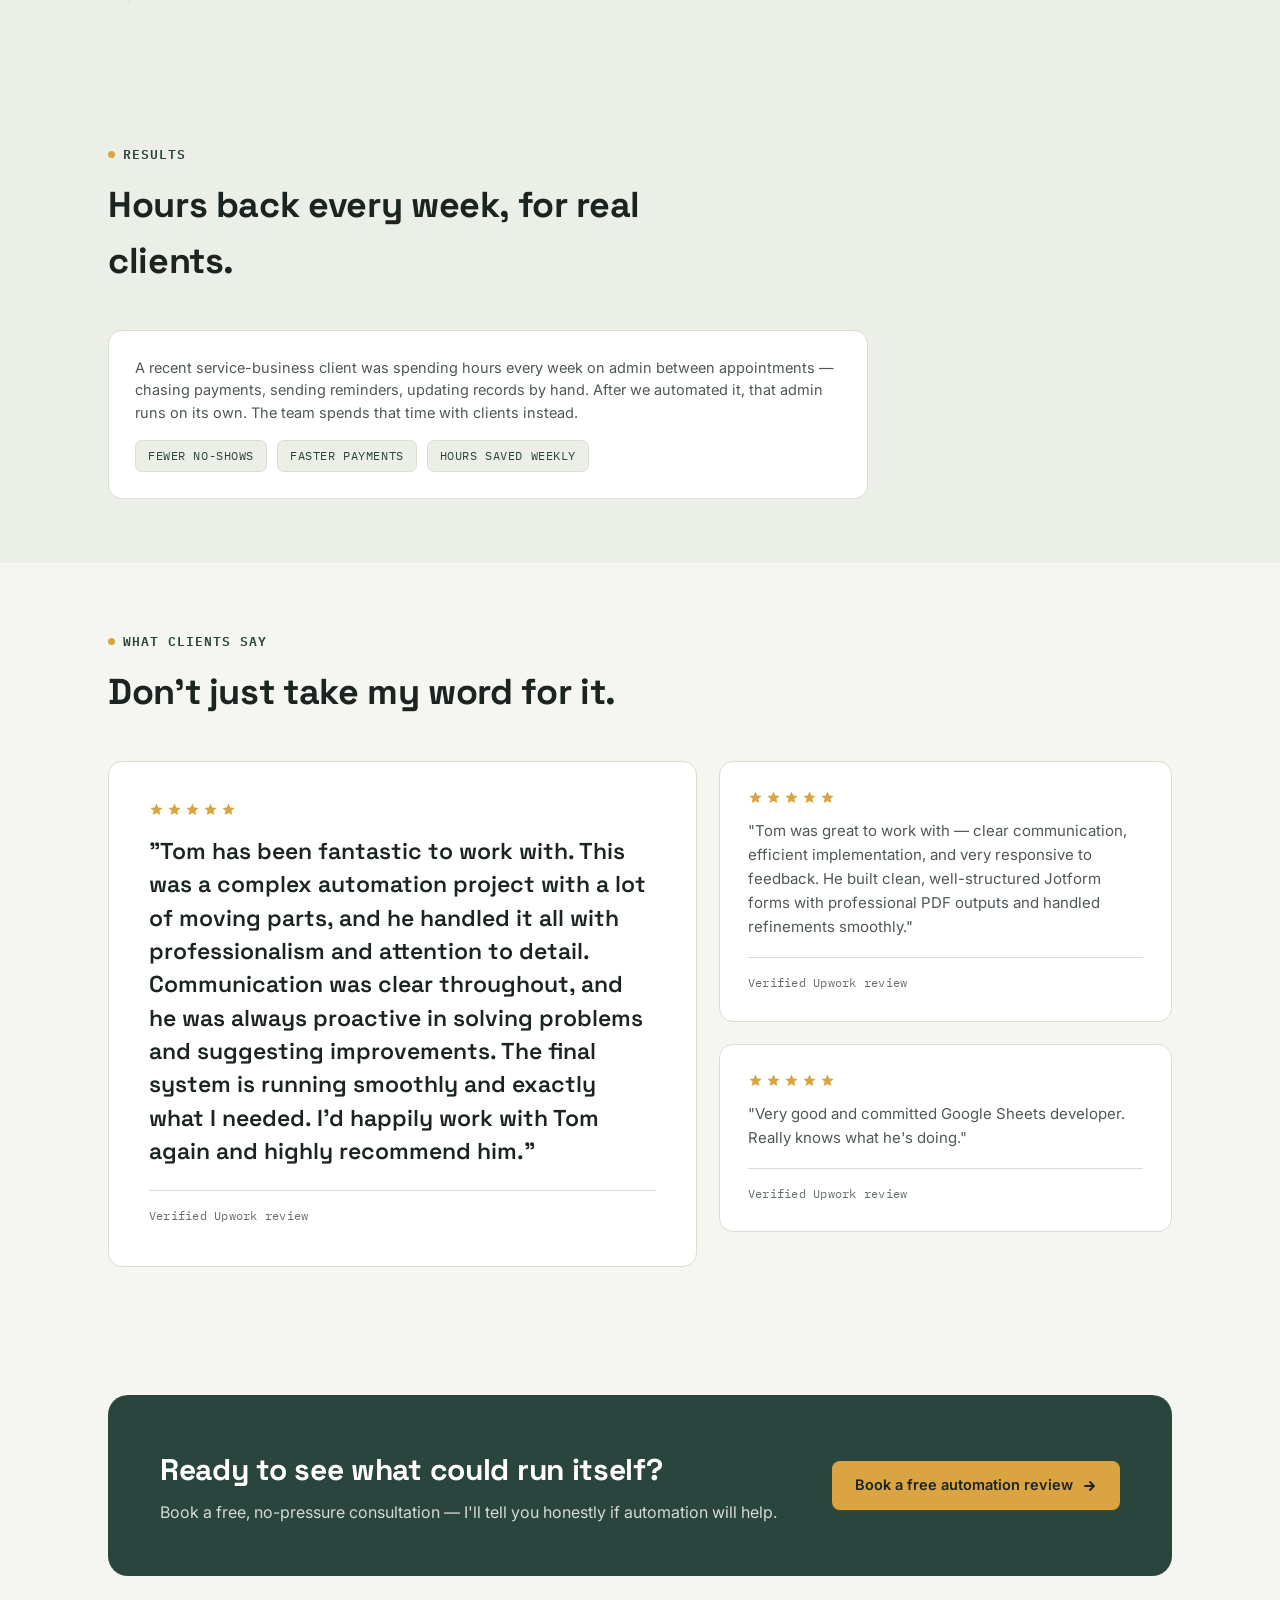
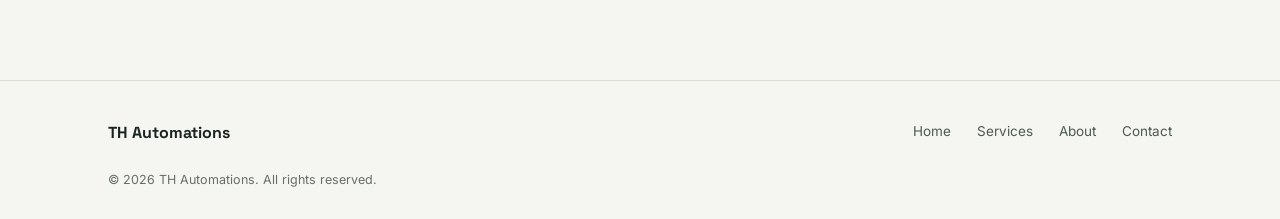
==== commit 5ac3b7cb: "Add real testimonials section, sourced from Upwork reviews Three genuine, complete client reviews (v" ====
--- a/index.html
+++ b/index.html
@@ -209,6 +209,58 @@
 
   <section>
     <div class="wrap">
+      <div class="section-head reveal">
+        <span class="eyebrow">What clients say</span>
+        <h2>Don't just take my word for it.</h2>
+      </div>
+      <div class="testimonials-grid">
+        <div class="testimonial testimonial-featured reveal">
+          <div class="stars">
+            <svg viewBox="0 0 24 24" fill="currentColor"><path d="M12 2.5l2.9 6.4 6.9.6-5.2 4.6 1.6 6.8L12 17.6 5.8 20.9l1.6-6.8-5.2-4.6 6.9-.6L12 2.5z"/></svg>
+            <svg viewBox="0 0 24 24" fill="currentColor"><path d="M12 2.5l2.9 6.4 6.9.6-5.2 4.6 1.6 6.8L12 17.6 5.8 20.9l1.6-6.8-5.2-4.6 6.9-.6L12 2.5z"/></svg>
+            <svg viewBox="0 0 24 24" fill="currentColor"><path d="M12 2.5l2.9 6.4 6.9.6-5.2 4.6 1.6 6.8L12 17.6 5.8 20.9l1.6-6.8-5.2-4.6 6.9-.6L12 2.5z"/></svg>
+            <svg viewBox="0 0 24 24" fill="currentColor"><path d="M12 2.5l2.9 6.4 6.9.6-5.2 4.6 1.6 6.8L12 17.6 5.8 20.9l1.6-6.8-5.2-4.6 6.9-.6L12 2.5z"/></svg>
+            <svg viewBox="0 0 24 24" fill="currentColor"><path d="M12 2.5l2.9 6.4 6.9.6-5.2 4.6 1.6 6.8L12 17.6 5.8 20.9l1.6-6.8-5.2-4.6 6.9-.6L12 2.5z"/></svg>
+          </div>
+          <blockquote>"Tom has been fantastic to work with. This was a complex automation project with a lot of moving parts, and he handled it all with professionalism and attention to detail. Communication was clear throughout, and he was always proactive in solving problems and suggesting improvements. The final system is running smoothly and exactly what I needed. I'd happily work with Tom again and highly recommend him."</blockquote>
+          <div class="testimonial-attr">
+            <span>Verified Upwork review</span>
+          </div>
+        </div>
+        <div class="testimonials-side">
+          <div class="testimonial reveal">
+            <div class="stars">
+              <svg viewBox="0 0 24 24" fill="currentColor"><path d="M12 2.5l2.9 6.4 6.9.6-5.2 4.6 1.6 6.8L12 17.6 5.8 20.9l1.6-6.8-5.2-4.6 6.9-.6L12 2.5z"/></svg>
+              <svg viewBox="0 0 24 24" fill="currentColor"><path d="M12 2.5l2.9 6.4 6.9.6-5.2 4.6 1.6 6.8L12 17.6 5.8 20.9l1.6-6.8-5.2-4.6 6.9-.6L12 2.5z"/></svg>
+              <svg viewBox="0 0 24 24" fill="currentColor"><path d="M12 2.5l2.9 6.4 6.9.6-5.2 4.6 1.6 6.8L12 17.6 5.8 20.9l1.6-6.8-5.2-4.6 6.9-.6L12 2.5z"/></svg>
+              <svg viewBox="0 0 24 24" fill="currentColor"><path d="M12 2.5l2.9 6.4 6.9.6-5.2 4.6 1.6 6.8L12 17.6 5.8 20.9l1.6-6.8-5.2-4.6 6.9-.6L12 2.5z"/></svg>
+              <svg viewBox="0 0 24 24" fill="currentColor"><path d="M12 2.5l2.9 6.4 6.9.6-5.2 4.6 1.6 6.8L12 17.6 5.8 20.9l1.6-6.8-5.2-4.6 6.9-.6L12 2.5z"/></svg>
+            </div>
+            <blockquote>"Tom was great to work with — clear communication, efficient implementation, and very responsive to feedback. He built clean, well-structured Jotform forms with professional PDF outputs and handled refinements smoothly."</blockquote>
+            <div class="testimonial-attr">
+              <span>Verified Upwork review</span>
+            </div>
+          </div>
+          <div class="testimonial reveal">
+            <div class="stars">
+              <svg viewBox="0 0 24 24" fill="currentColor"><path d="M12 2.5l2.9 6.4 6.9.6-5.2 4.6 1.6 6.8L12 17.6 5.8 20.9l1.6-6.8-5.2-4.6 6.9-.6L12 2.5z"/></svg>
+              <svg viewBox="0 0 24 24" fill="currentColor"><path d="M12 2.5l2.9 6.4 6.9.6-5.2 4.6 1.6 6.8L12 17.6 5.8 20.9l1.6-6.8-5.2-4.6 6.9-.6L12 2.5z"/></svg>
+              <svg viewBox="0 0 24 24" fill="currentColor"><path d="M12 2.5l2.9 6.4 6.9.6-5.2 4.6 1.6 6.8L12 17.6 5.8 20.9l1.6-6.8-5.2-4.6 6.9-.6L12 2.5z"/></svg>
+              <svg viewBox="0 0 24 24" fill="currentColor"><path d="M12 2.5l2.9 6.4 6.9.6-5.2 4.6 1.6 6.8L12 17.6 5.8 20.9l1.6-6.8-5.2-4.6 6.9-.6L12 2.5z"/></svg>
+              <svg viewBox="0 0 24 24" fill="currentColor"><path d="M12 2.5l2.9 6.4 6.9.6-5.2 4.6 1.6 6.8L12 17.6 5.8 20.9l1.6-6.8-5.2-4.6 6.9-.6L12 2.5z"/></svg>
+            </div>
+            <blockquote>"Very good and committed Google Sheets developer. Really knows what he's doing."</blockquote>
+            <div class="testimonial-attr">
+              <span>Verified Upwork review</span>
+            </div>
+          </div>
+        </div>
+      </div>
+    </div>
+  </section>
+
+  <section>
+    <div class="wrap">
       <div class="cta-band reveal">
         <div>
           <h2>Ready to see what could run itself?</h2>
--- a/style.css
+++ b/style.css
@@ -395,6 +395,63 @@
 }
 .tool-strip strong{ color: var(--ink-soft); font-weight: 600; }
 
+/* Testimonials */
+.testimonials-grid{
+  display:grid;
+  grid-template-columns: 1.3fr 1fr;
+  gap: 22px;
+  align-items: stretch;
+}
+.testimonials-side{
+  display:flex;
+  flex-direction: column;
+  gap: 22px;
+}
+.testimonial{
+  background: var(--card);
+  border: 1px solid var(--line);
+  border-radius: 14px;
+  padding: 28px;
+  transition: transform .25s ease, box-shadow .25s ease, border-color .25s ease;
+}
+.testimonial:hover{
+  transform: translateY(-3px);
+  border-color: var(--sage);
+  box-shadow: 0 20px 36px -22px rgba(27,36,32,0.18);
+}
+.testimonial-featured{
+  padding: 40px;
+  display:flex;
+  flex-direction: column;
+  justify-content: center;
+}
+.stars{ display:flex; gap: 3px; color: var(--gold); }
+.stars svg{ width: 15px; height: 15px; }
+.testimonial blockquote{
+  margin: 14px 0 18px;
+  font-size: 15px;
+  line-height: 1.6;
+  color: var(--ink-soft);
+}
+.testimonial-featured blockquote{
+  font-family: var(--display);
+  font-weight: 600;
+  font-size: clamp(19px, 2.1vw, 23px);
+  line-height: 1.45;
+  color: var(--ink);
+  margin: 18px 0 22px;
+}
+.testimonial-attr{
+  display:flex; align-items:center; justify-content:space-between; flex-wrap:wrap; gap: 10px;
+  font-family: var(--mono);
+  font-size: 12px;
+  letter-spacing: .02em;
+  color: var(--ink-faint);
+  padding-top: 16px;
+  border-top: 1px solid var(--line);
+}
+.testimonial-attr a{ color: var(--sage-deep); text-decoration: underline; text-underline-offset: 2px; }
+
 /* Before / after strip */
 .contrast{
   display:grid;
@@ -655,6 +712,7 @@
   .grid3{ grid-template-columns: 1fr; }
   .grid2{ grid-template-columns: 1fr; }
   .contrast{ grid-template-columns: 1fr; }
+  .testimonials-grid{ grid-template-columns: 1fr; }
   .contact-wrap{ grid-template-columns: 1fr; }
   .flow-row{ flex-wrap: wrap; }
   .flow-arrow{ display:none; }
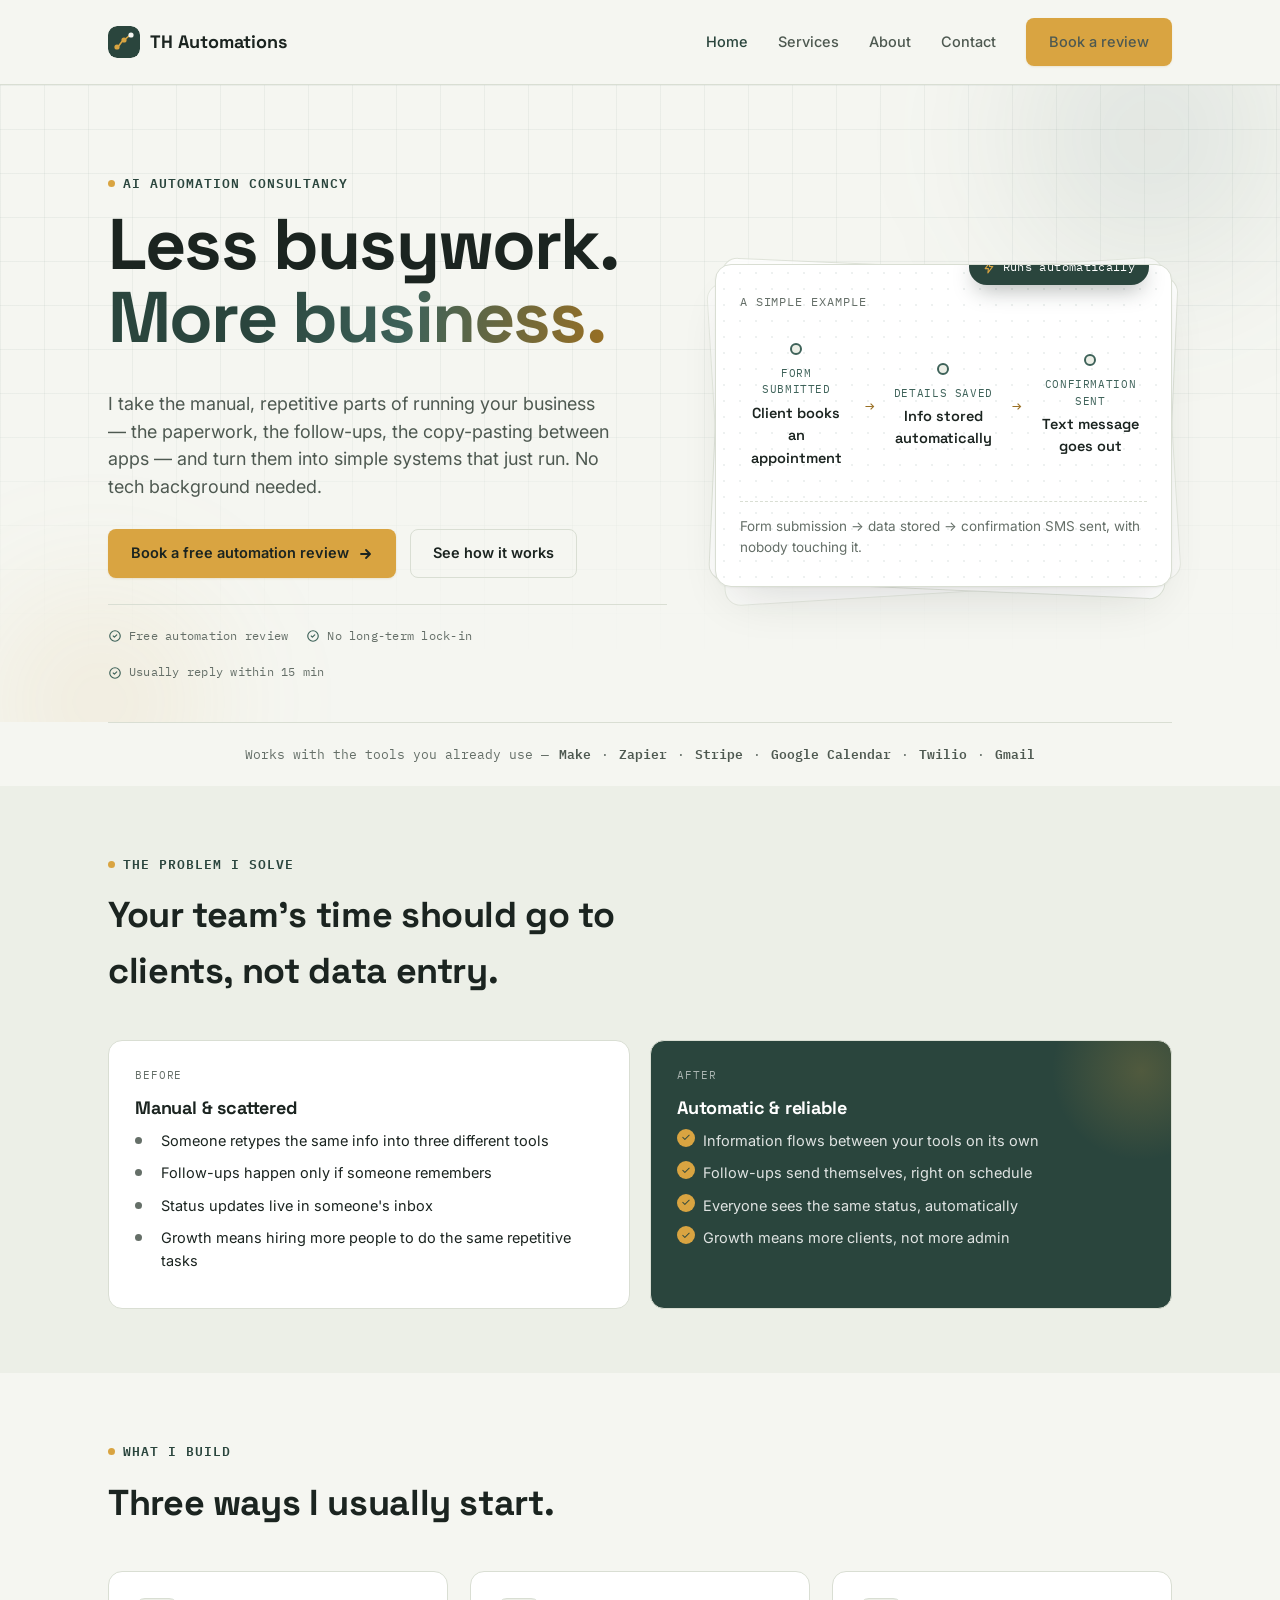
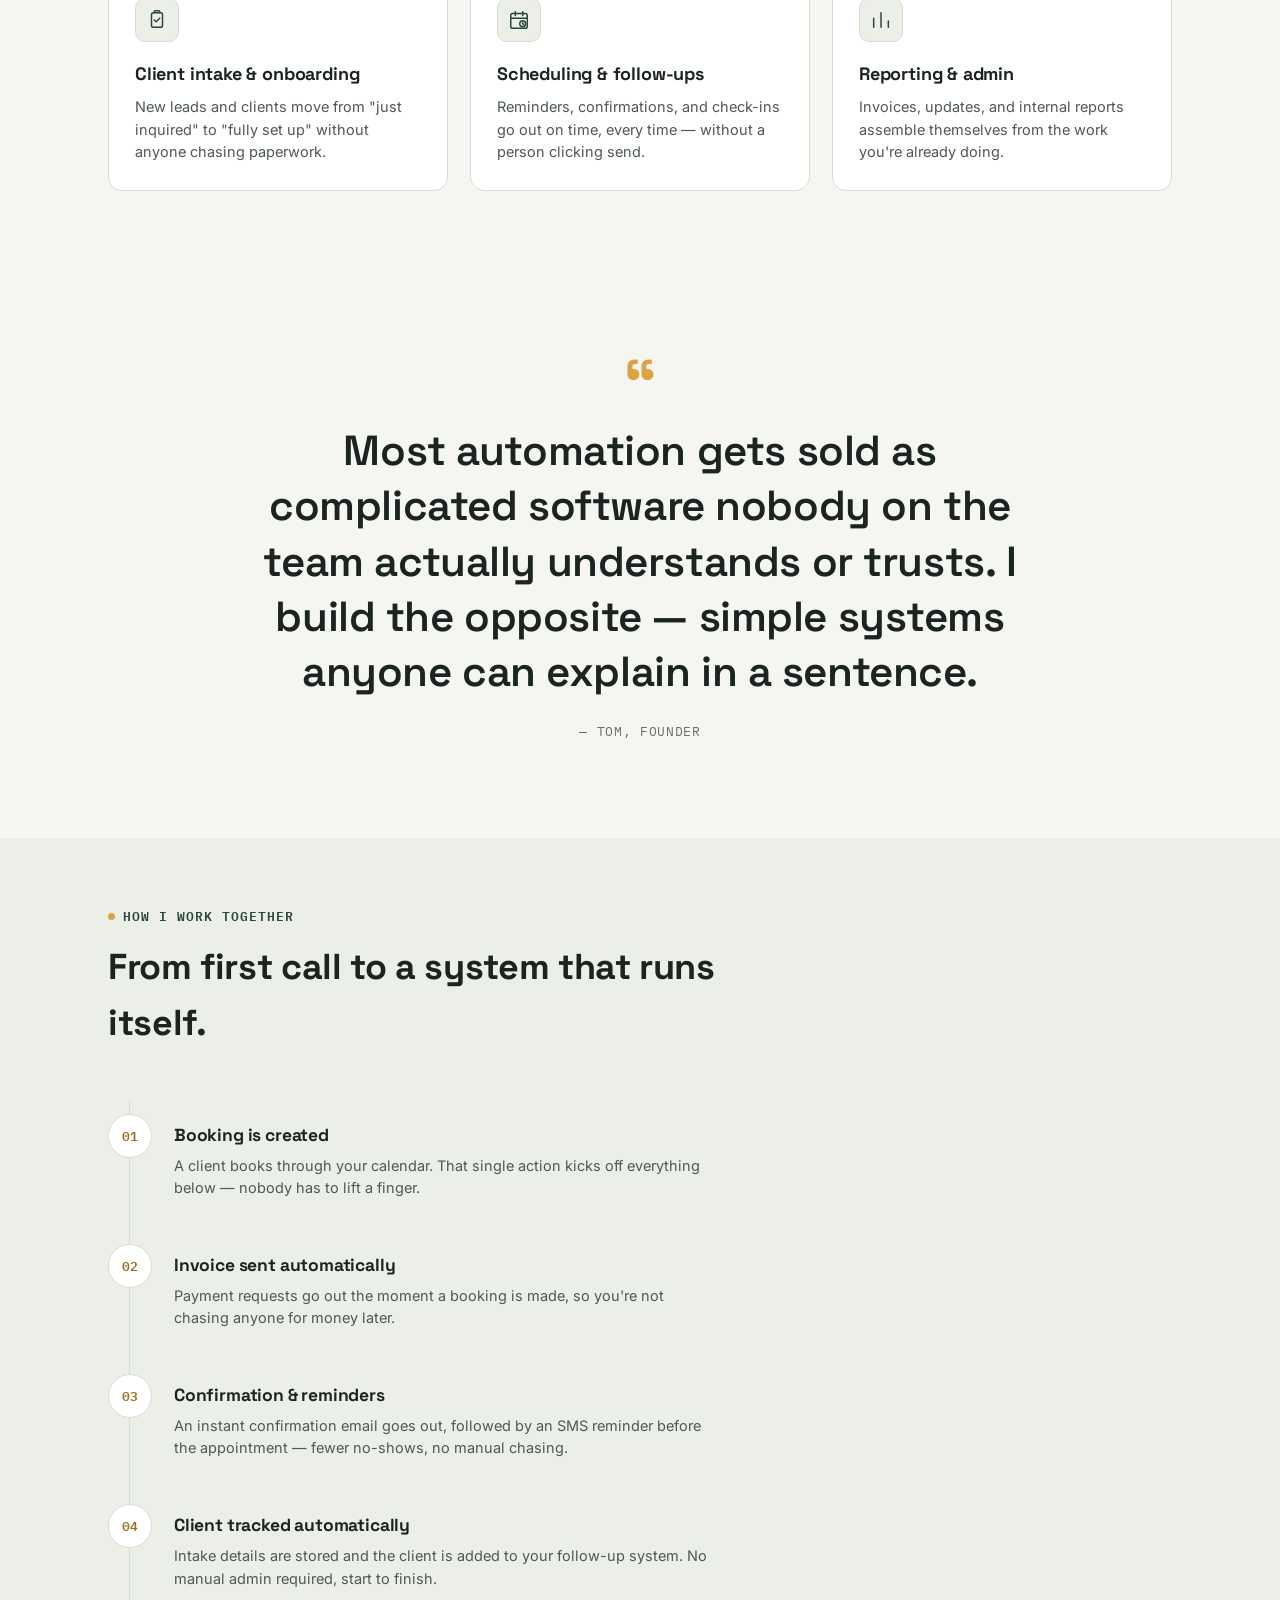
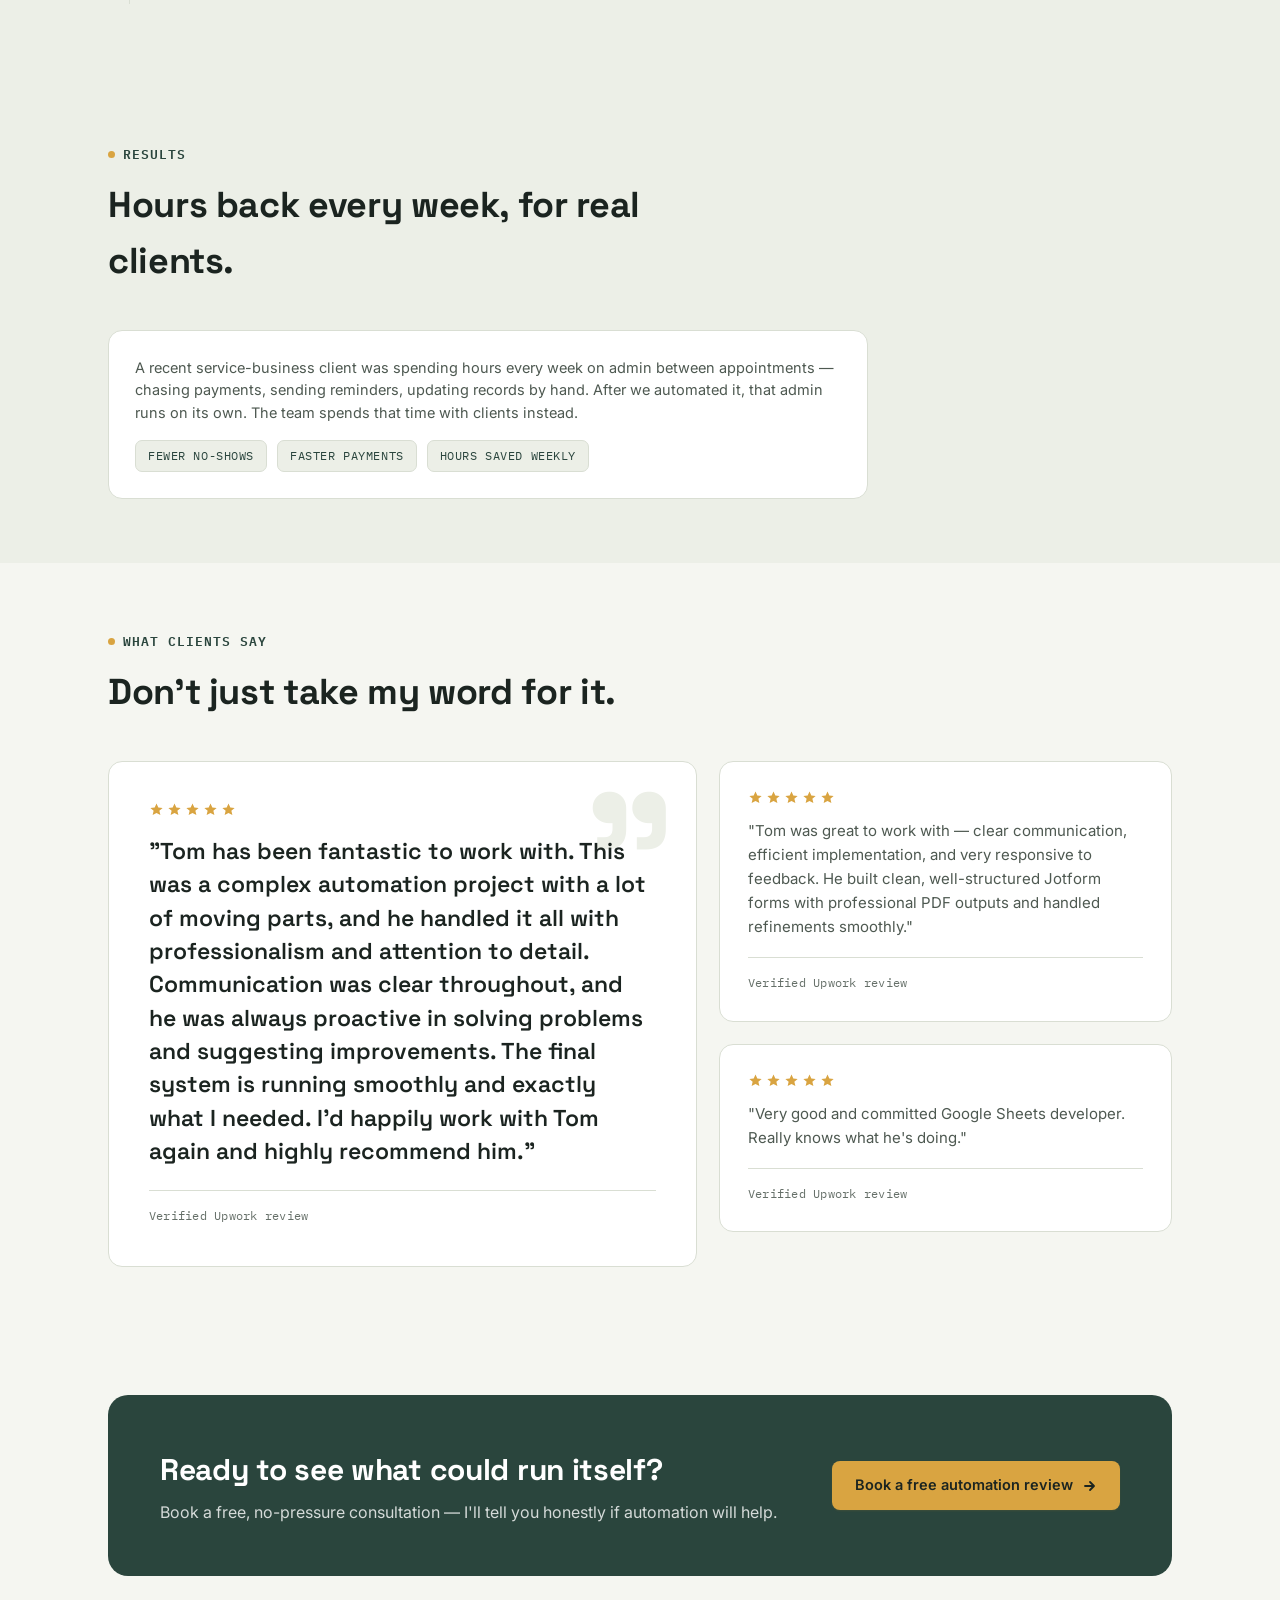
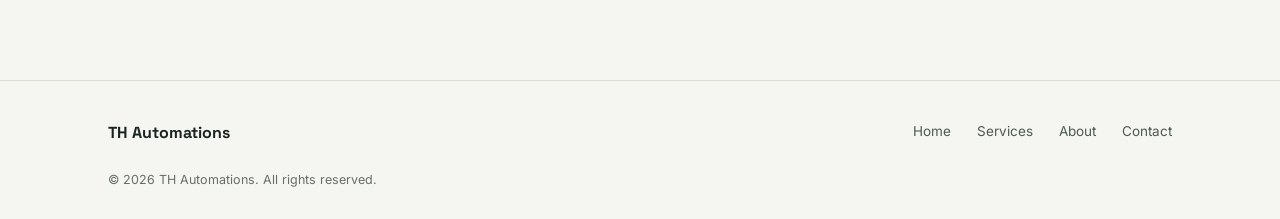
==== commit 0a0c9dfb: "Bring reference-site sleekness into the existing warm palette - Subtle dot-grid texture inside the h" ====
--- a/index.html
+++ b/index.html
@@ -49,6 +49,7 @@
 
 <main>
   <section class="hero">
+    <div class="hero-texture" aria-hidden="true"></div>
     <div class="wrap hero-grid">
       <div>
         <span class="eyebrow">AI Automation Consultancy</span>
--- a/style.css
+++ b/style.css
@@ -171,6 +171,18 @@
   position: relative;
   overflow: hidden;
 }
+.hero-texture{
+  position: absolute;
+  inset: 0;
+  z-index: 0;
+  pointer-events: none;
+  background-image:
+    linear-gradient(rgba(62,98,89,0.06) 1px, transparent 1px),
+    linear-gradient(90deg, rgba(62,98,89,0.06) 1px, transparent 1px);
+  background-size: 44px 44px;
+  -webkit-mask-image: linear-gradient(to bottom, black 0%, black 45%, transparent 90%);
+  mask-image: linear-gradient(to bottom, black 0%, black 45%, transparent 90%);
+}
 .hero::before, .hero::after{
   content:"";
   position:absolute;
@@ -204,8 +216,11 @@
 }
 .hero h1 em{
   font-style: normal;
-  color: var(--sage-deep);
   position: relative;
+  background: linear-gradient(100deg, var(--sage-deep) 30%, var(--sage) 60%, var(--gold-deep) 100%);
+  -webkit-background-clip: text;
+  background-clip: text;
+  color: transparent;
 }
 .hero-sub{
   font-size: 18px;
@@ -249,7 +264,9 @@
   z-index: 0;
 }
 .flow{
-  background: var(--card);
+  background:
+    radial-gradient(circle, rgba(62,98,89,0.09) 1px, transparent 1.4px) 0 0/16px 16px,
+    var(--card);
   border: 1px solid var(--line);
   border-radius: 16px;
   padding: 28px 24px;
@@ -257,6 +274,7 @@
   transition: transform .3s ease, box-shadow .3s ease;
   position: relative;
   z-index: 1;
+  overflow: hidden;
 }
 .flow:hover{
   transform: translateY(-3px);
@@ -314,12 +332,21 @@
   background: var(--bg-alt);
   border: 2px solid var(--sage);
   margin: 0 auto 10px;
+  animation: dotPulse 2.6s ease-in-out infinite;
 }
 .flow-node:nth-child(1){ animation-delay: .05s; }
+.flow-node:nth-child(1) .dot{ animation-delay: 0s; }
 .flow-node:nth-child(3){ animation-delay: .25s; }
+.flow-node:nth-child(3) .dot{ animation-delay: .5s; }
 .flow-node:nth-child(5){ animation-delay: .45s; }
+.flow-node:nth-child(5) .dot{ animation-delay: 1s; }
 .flow-node:nth-child(7){ animation-delay: .65s; }
+.flow-node:nth-child(7) .dot{ animation-delay: 1.5s; }
 @keyframes nodeIn{ to{ opacity:1; transform: translateY(0); } }
+@keyframes dotPulse{
+  0%, 100% { box-shadow: 0 0 0 0 rgba(62,98,89,0.32); }
+  50% { box-shadow: 0 0 0 6px rgba(62,98,89,0); }
+}
 
 .flow-arrow{
   flex: 0 0 auto;
@@ -424,7 +451,22 @@
   display:flex;
   flex-direction: column;
   justify-content: center;
-}
+  position: relative;
+  overflow: hidden;
+}
+.testimonial-featured::before{
+  content: "”";
+  position: absolute;
+  top: 6px; right: 20px;
+  font-family: var(--display);
+  font-size: 180px;
+  font-weight: 700;
+  line-height: 1;
+  color: var(--bg-alt);
+  z-index: 0;
+  pointer-events: none;
+}
+.testimonial-featured > *{ position: relative; z-index: 1; }
 .stars{ display:flex; gap: 3px; color: var(--gold); }
 .stars svg{ width: 15px; height: 15px; }
 .testimonial blockquote{
@@ -533,8 +575,20 @@
   display:flex; align-items:center; justify-content:center;
   margin-bottom: 18px;
   color: var(--sage-deep);
+  position: relative;
   transition: background .25s ease, color .25s ease, border-color .25s ease;
 }
+.card .icon::before{
+  content:"";
+  position:absolute;
+  inset: -10px;
+  border-radius: 14px;
+  background: radial-gradient(circle, rgba(217,164,65,0.35), transparent 72%);
+  opacity: 0;
+  transition: opacity .3s ease;
+  z-index: -1;
+}
+.card:hover .icon::before{ opacity: 1; }
 .card .icon svg{ width: 22px; height: 22px; }
 .card:hover .icon{
   background: var(--sage-deep);
@@ -646,6 +700,20 @@
   box-shadow: 0 0 0 3px rgba(62,98,89,0.12);
 }
 .form-note{ font-size: 13px; color: var(--ink-faint); margin-top: 4px; }
+.form-error{
+  display:none;
+  font-size: 13.5px;
+  color: #A23B3B;
+  background: #FBEAEA;
+  border: 1px solid #E8C4C4;
+  border-radius: 9px;
+  padding: 12px 14px;
+  margin-top: 4px;
+}
+.form-error a{ color: inherit; text-decoration: underline; text-underline-offset: 2px; }
+.form-error.show{ display:block; }
+button[type="submit"]:disabled{ opacity: .7; cursor: default; }
+button[type="submit"]:disabled:hover{ transform: none; }
 
 .contact-wrap{
   display:grid;
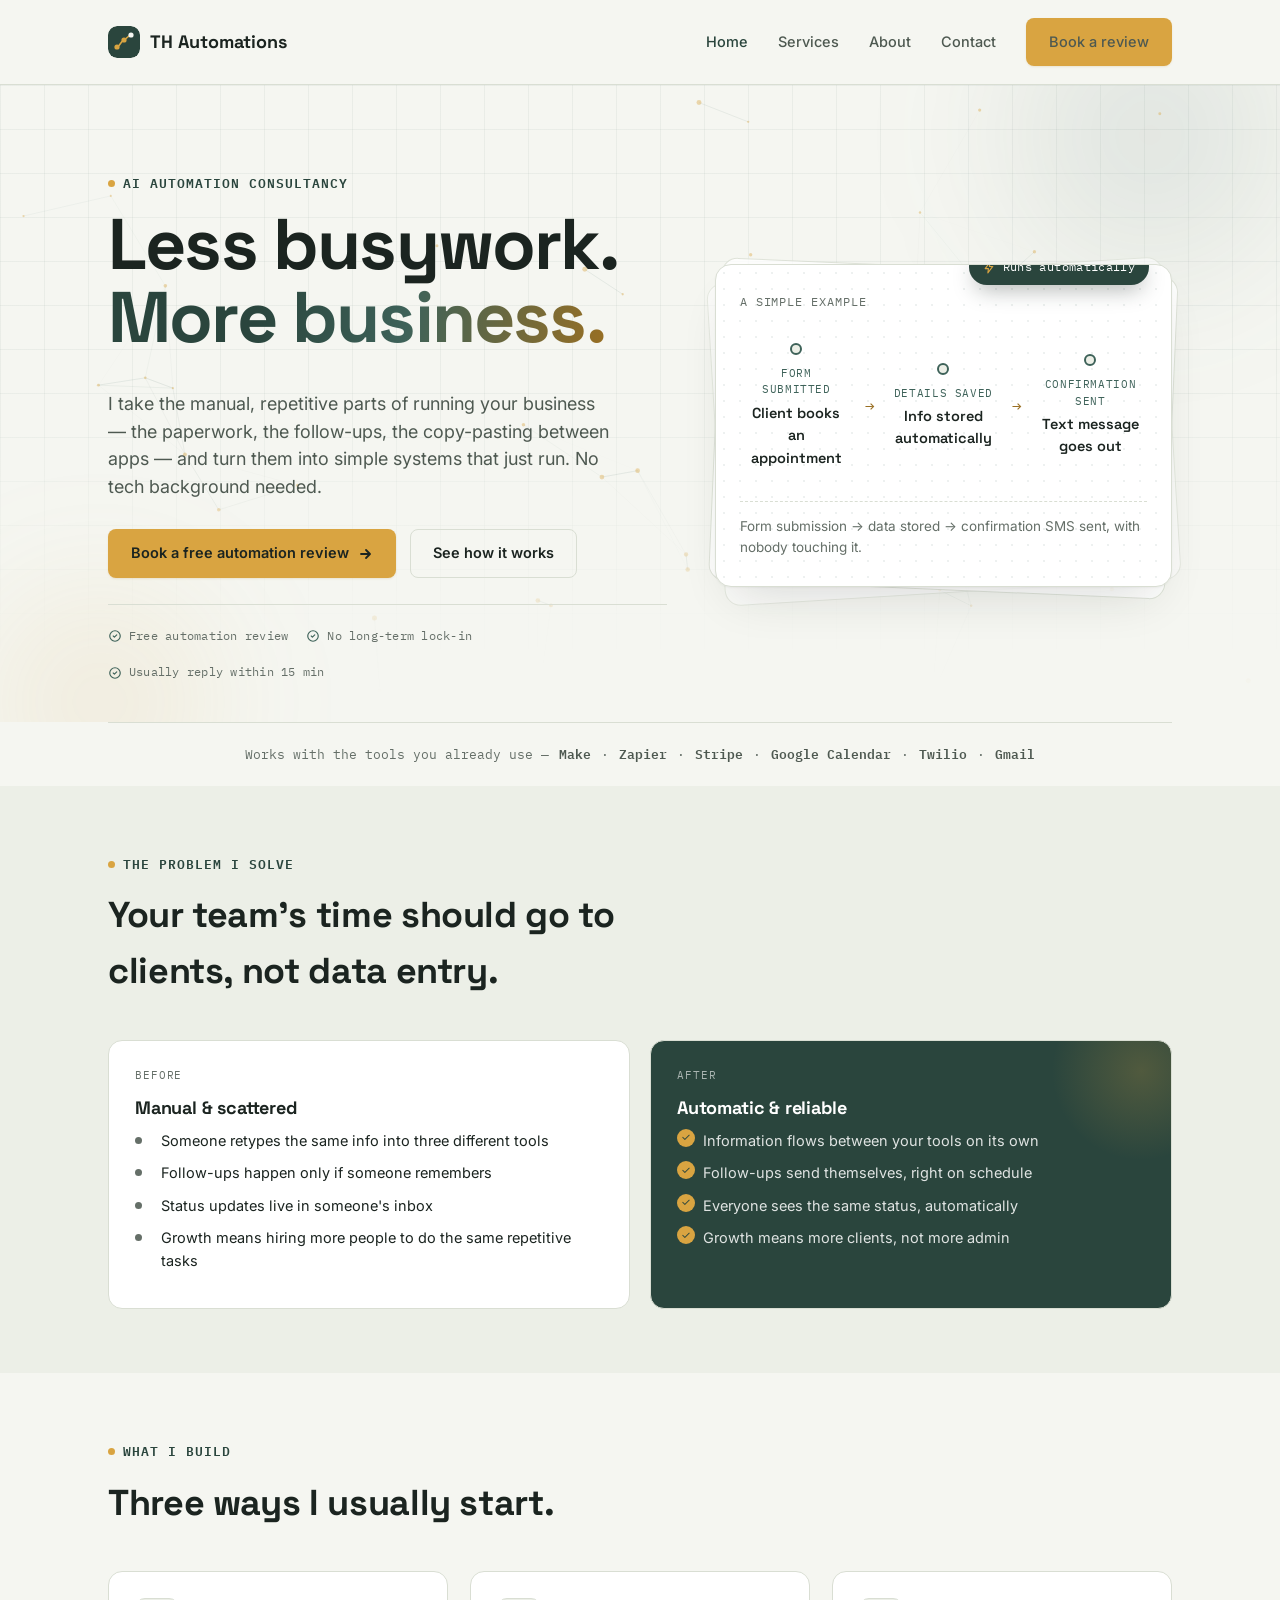
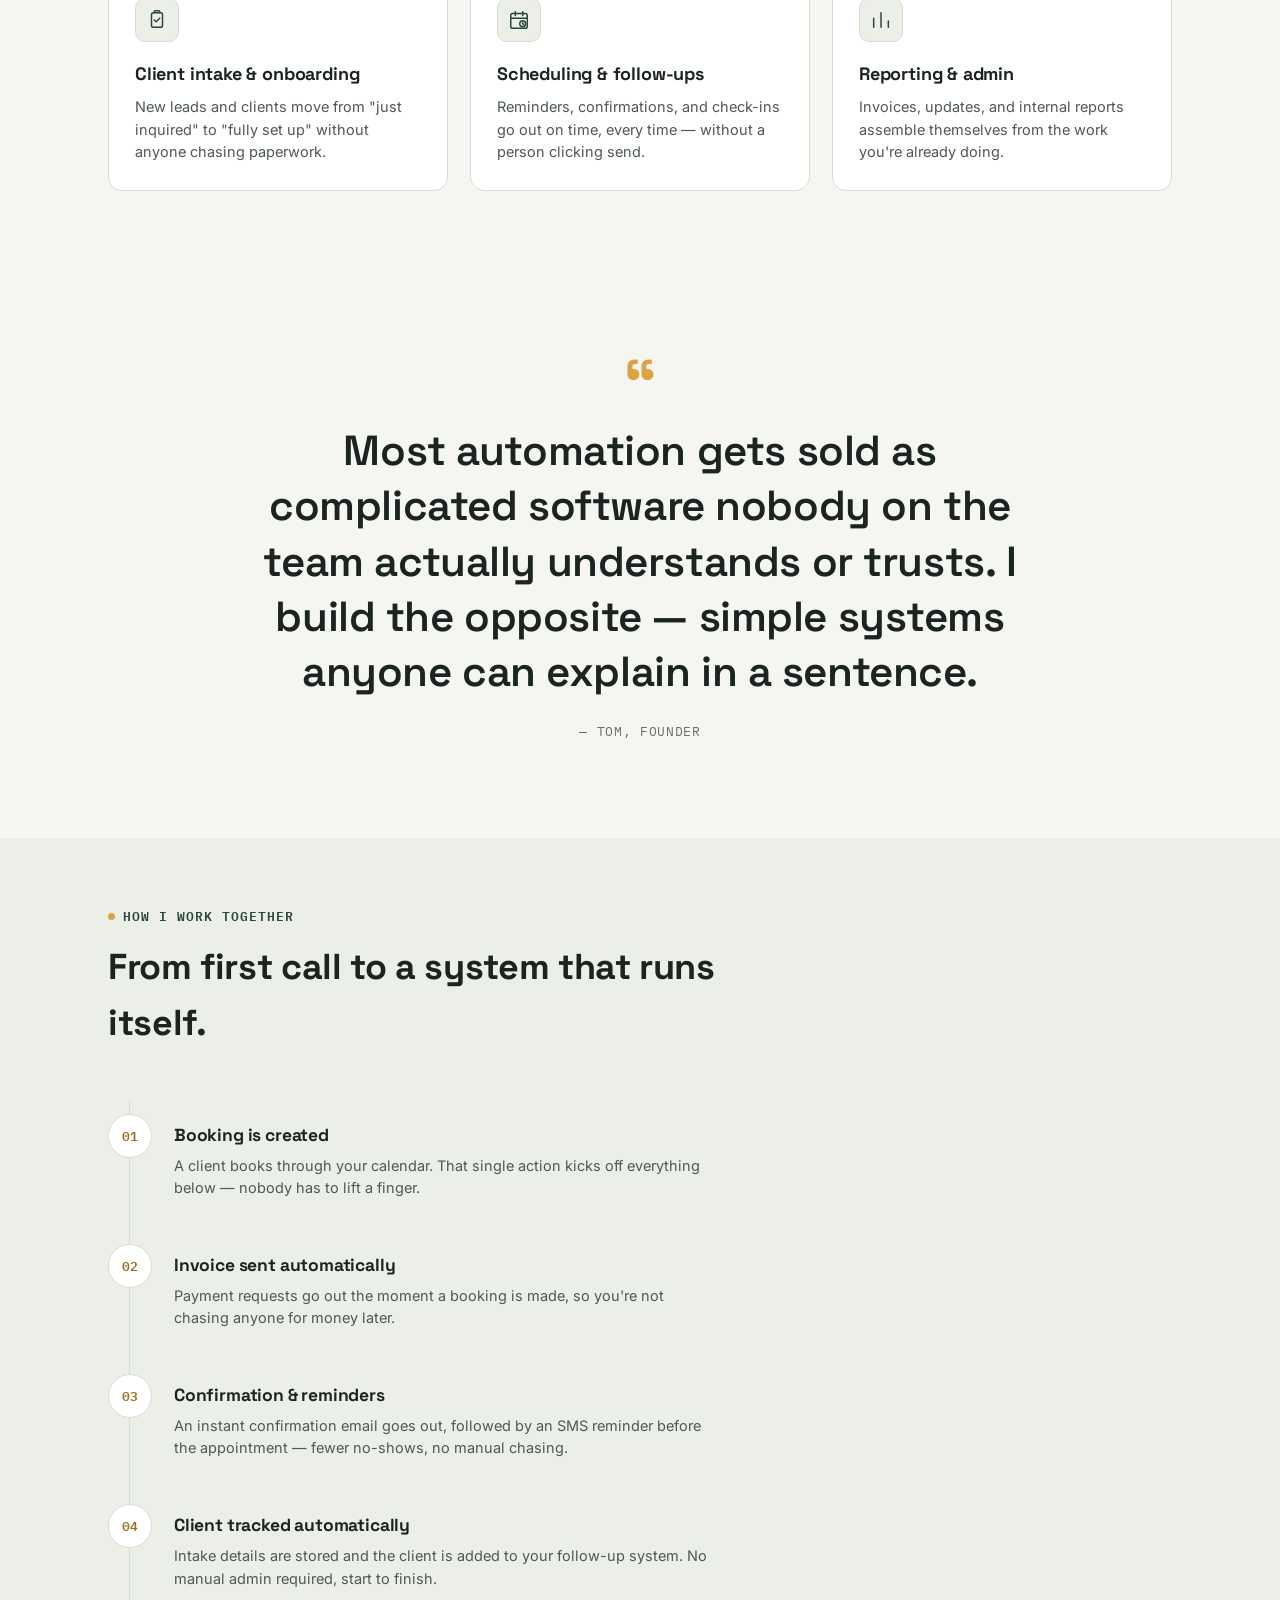
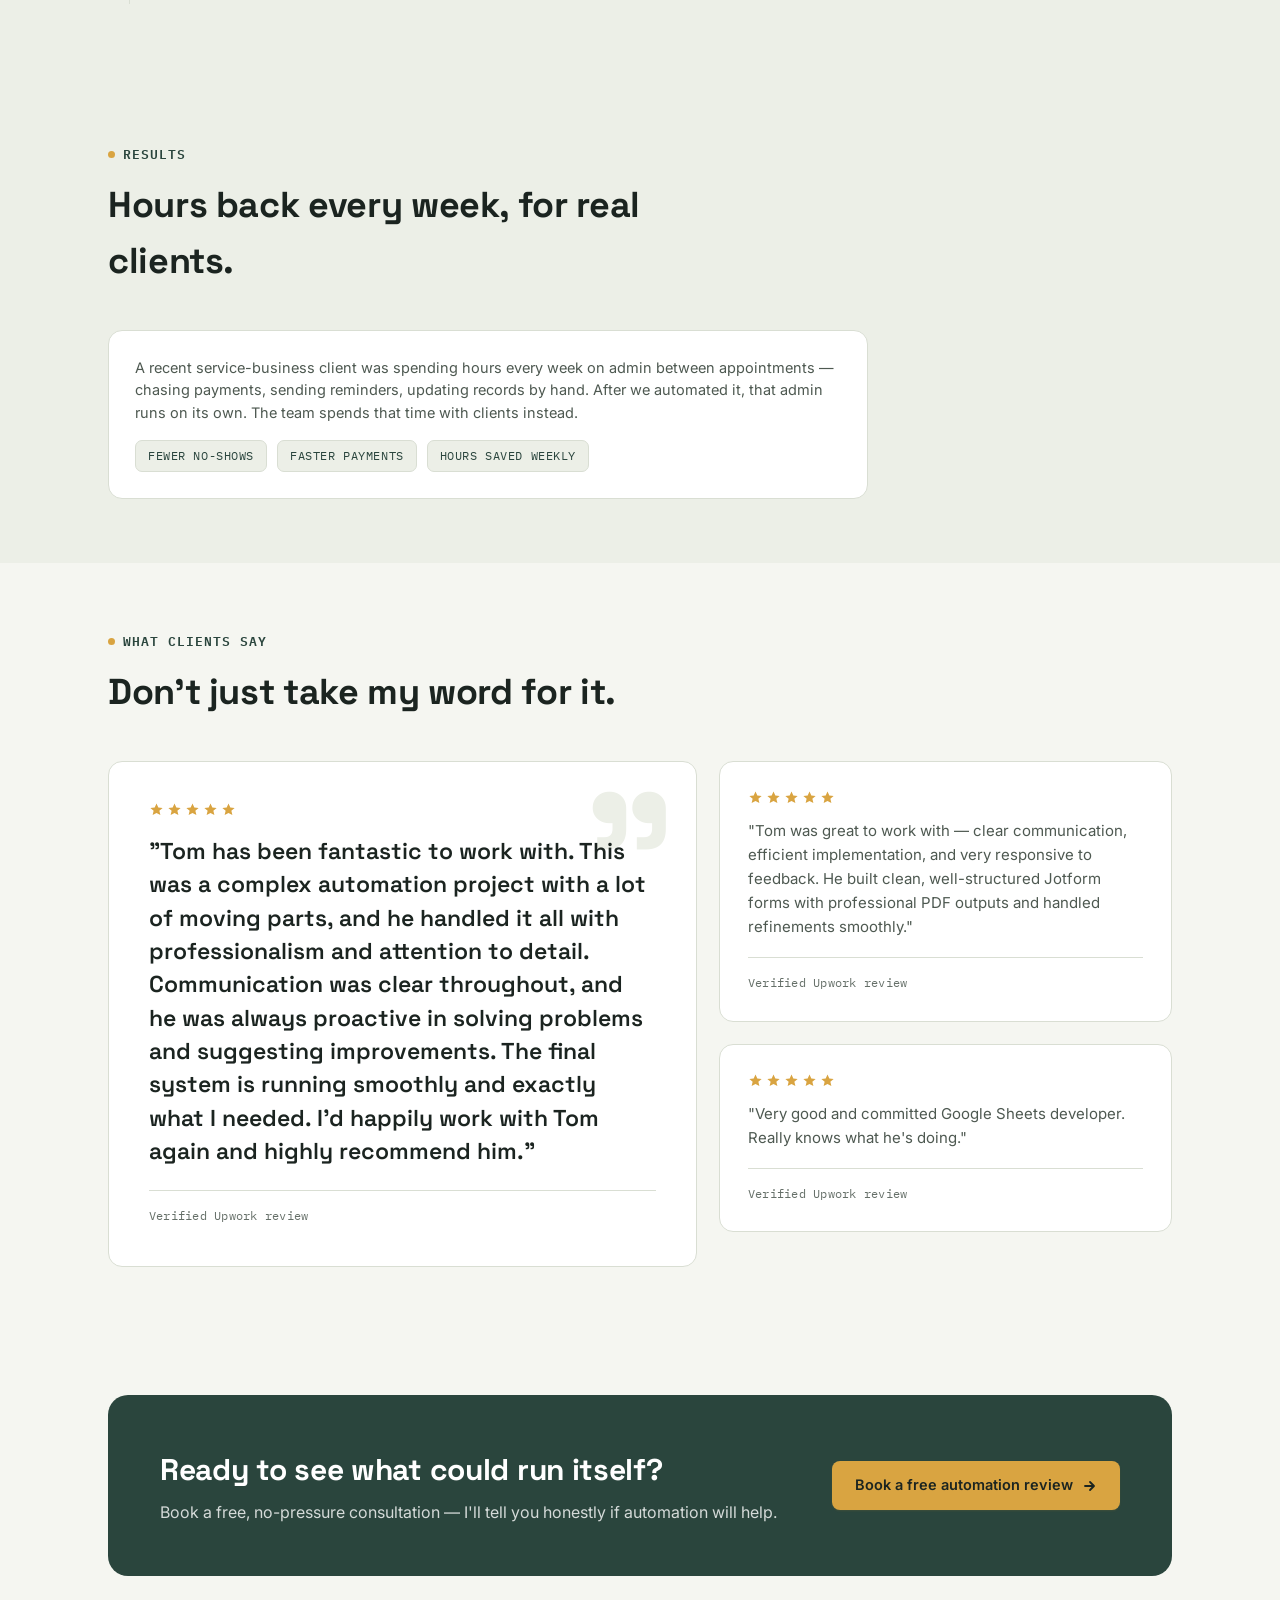
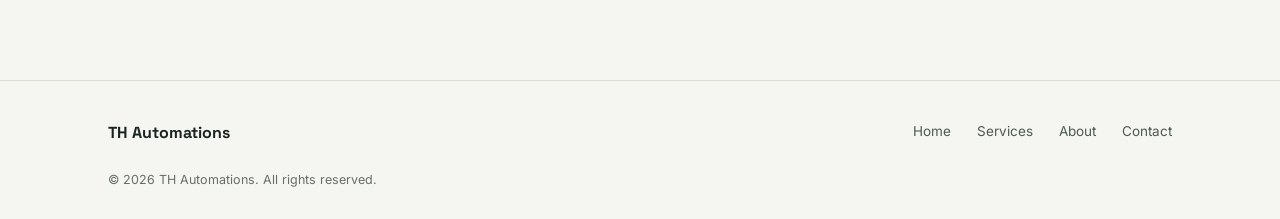
==== commit fbe714da: "Add animated particle network to the hero background A lightweight canvas animation of drifting, con" ====
--- a/index.html
+++ b/index.html
@@ -50,6 +50,7 @@
 <main>
   <section class="hero">
     <div class="hero-texture" aria-hidden="true"></div>
+    <canvas class="hero-canvas" aria-hidden="true"></canvas>
     <div class="wrap hero-grid">
       <div>
         <span class="eyebrow">AI Automation Consultancy</span>
--- a/style.css
+++ b/style.css
@@ -183,6 +183,16 @@
   -webkit-mask-image: linear-gradient(to bottom, black 0%, black 45%, transparent 90%);
   mask-image: linear-gradient(to bottom, black 0%, black 45%, transparent 90%);
 }
+.hero-canvas{
+  position: absolute;
+  inset: 0;
+  z-index: 0;
+  pointer-events: none;
+  width: 100%;
+  height: 100%;
+  -webkit-mask-image: linear-gradient(to bottom, black 0%, black 60%, transparent 96%);
+  mask-image: linear-gradient(to bottom, black 0%, black 60%, transparent 96%);
+}
 .hero::before, .hero::after{
   content:"";
   position:absolute;
@@ -785,6 +795,10 @@
   .flow-row{ flex-wrap: wrap; }
   .flow-arrow{ display:none; }
   .flow-node{ flex: 1 1 40%; }
+  .flow-badge{
+    position: static;
+    margin-bottom: 16px;
+  }
   .navlinks{
     position: fixed; inset: 62px 0 0 0;
     height: calc(100vh - 62px);
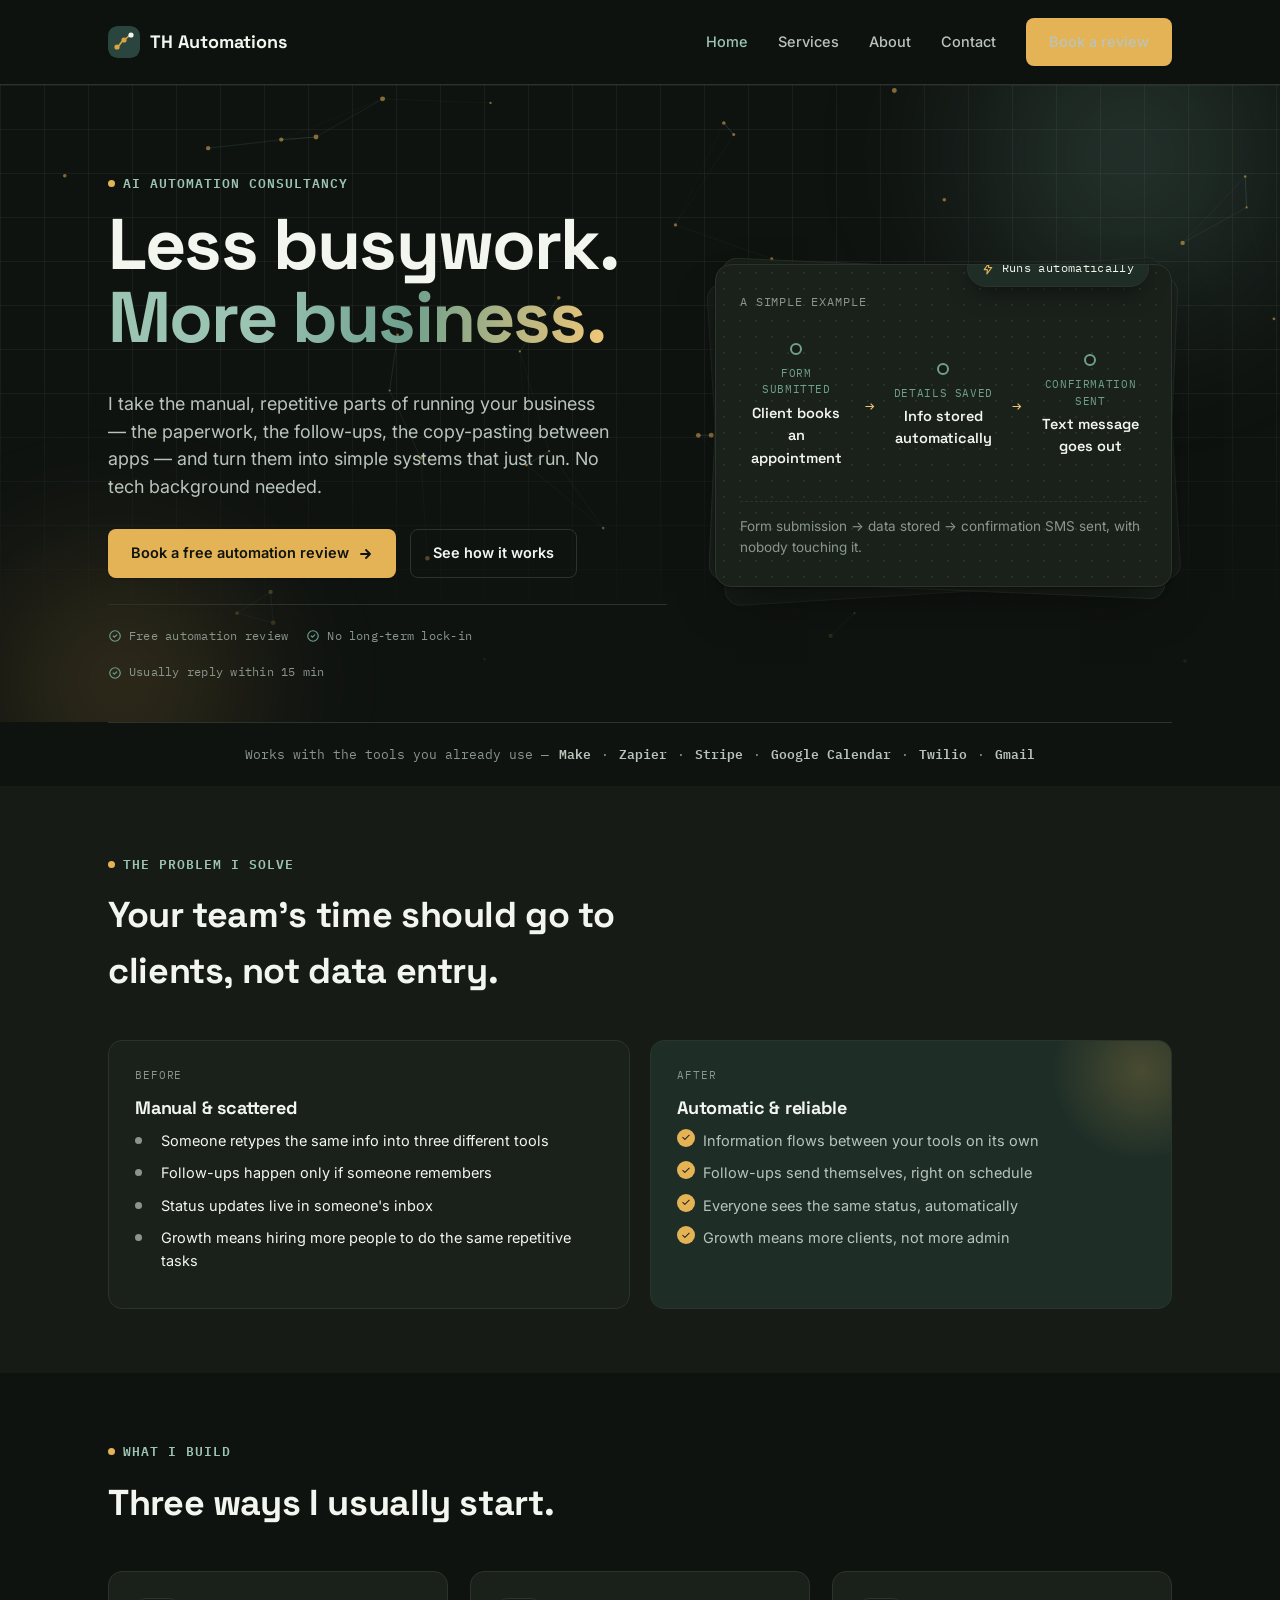
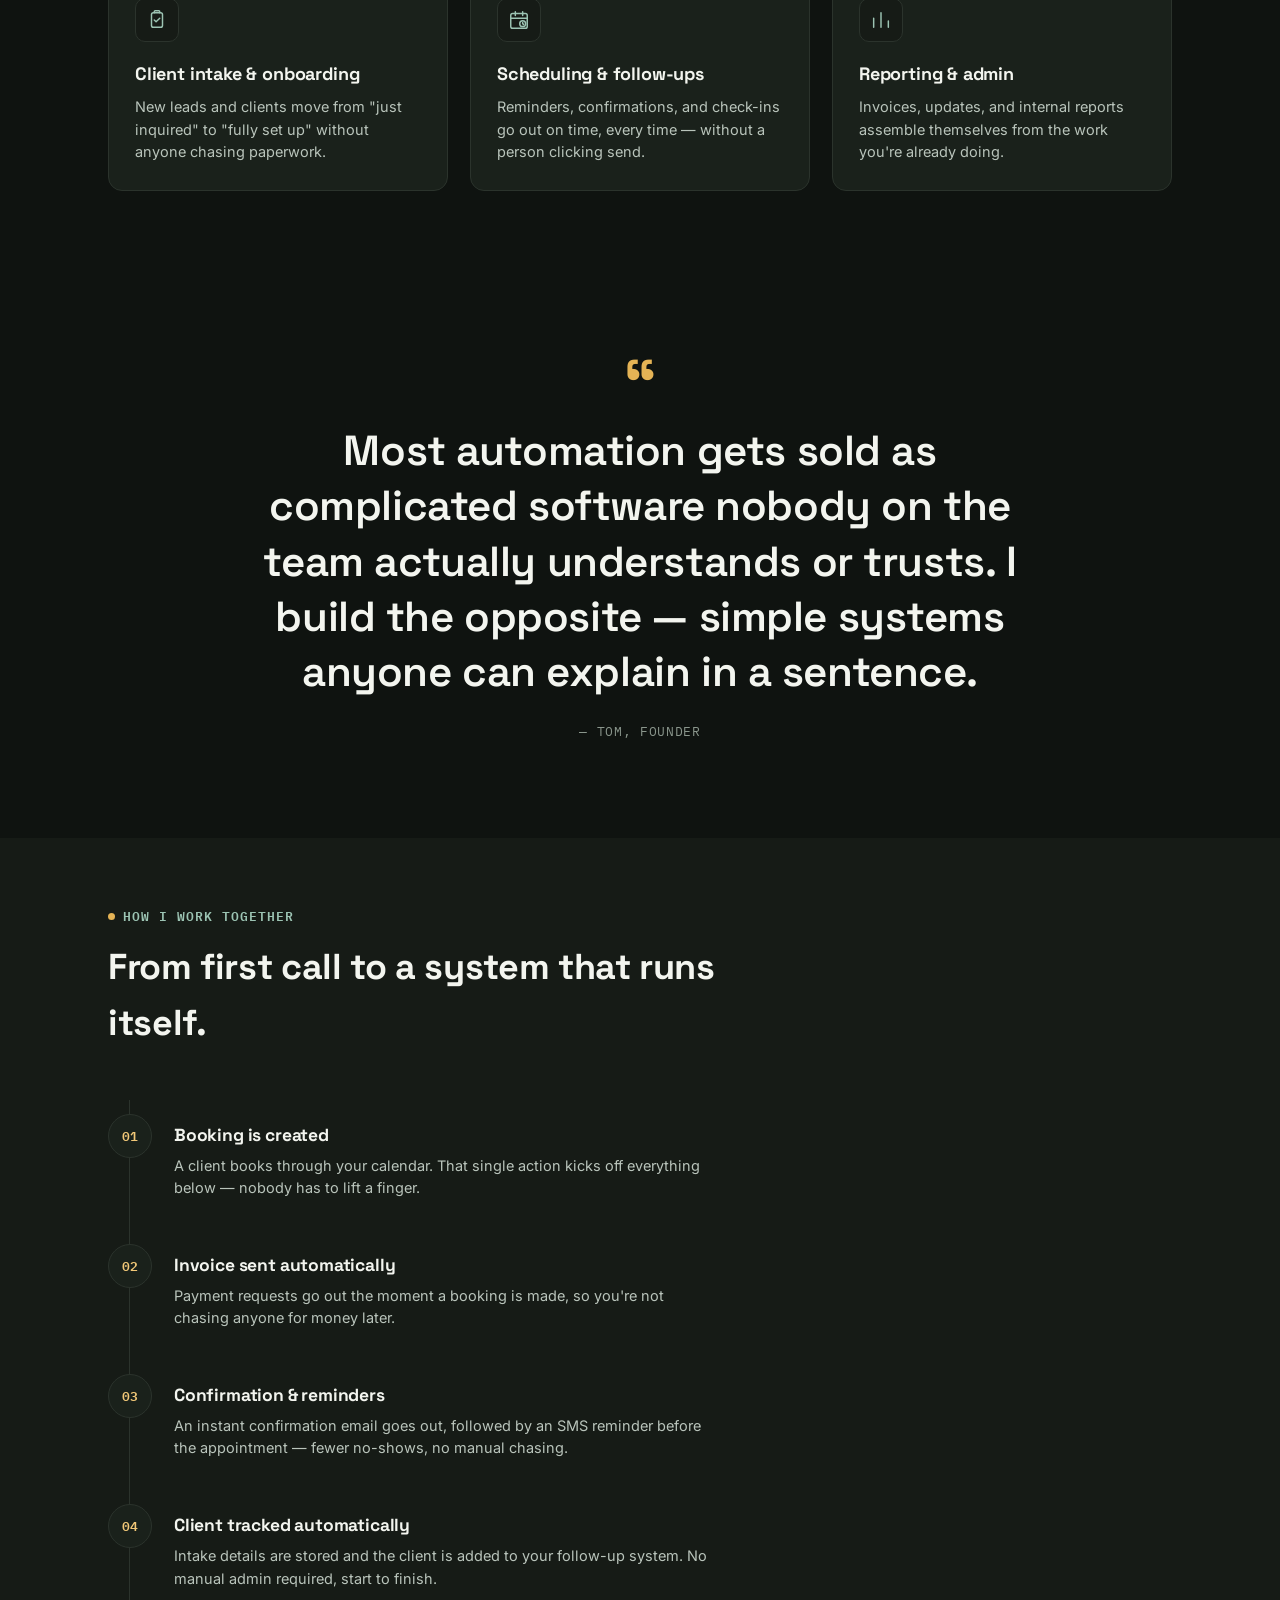
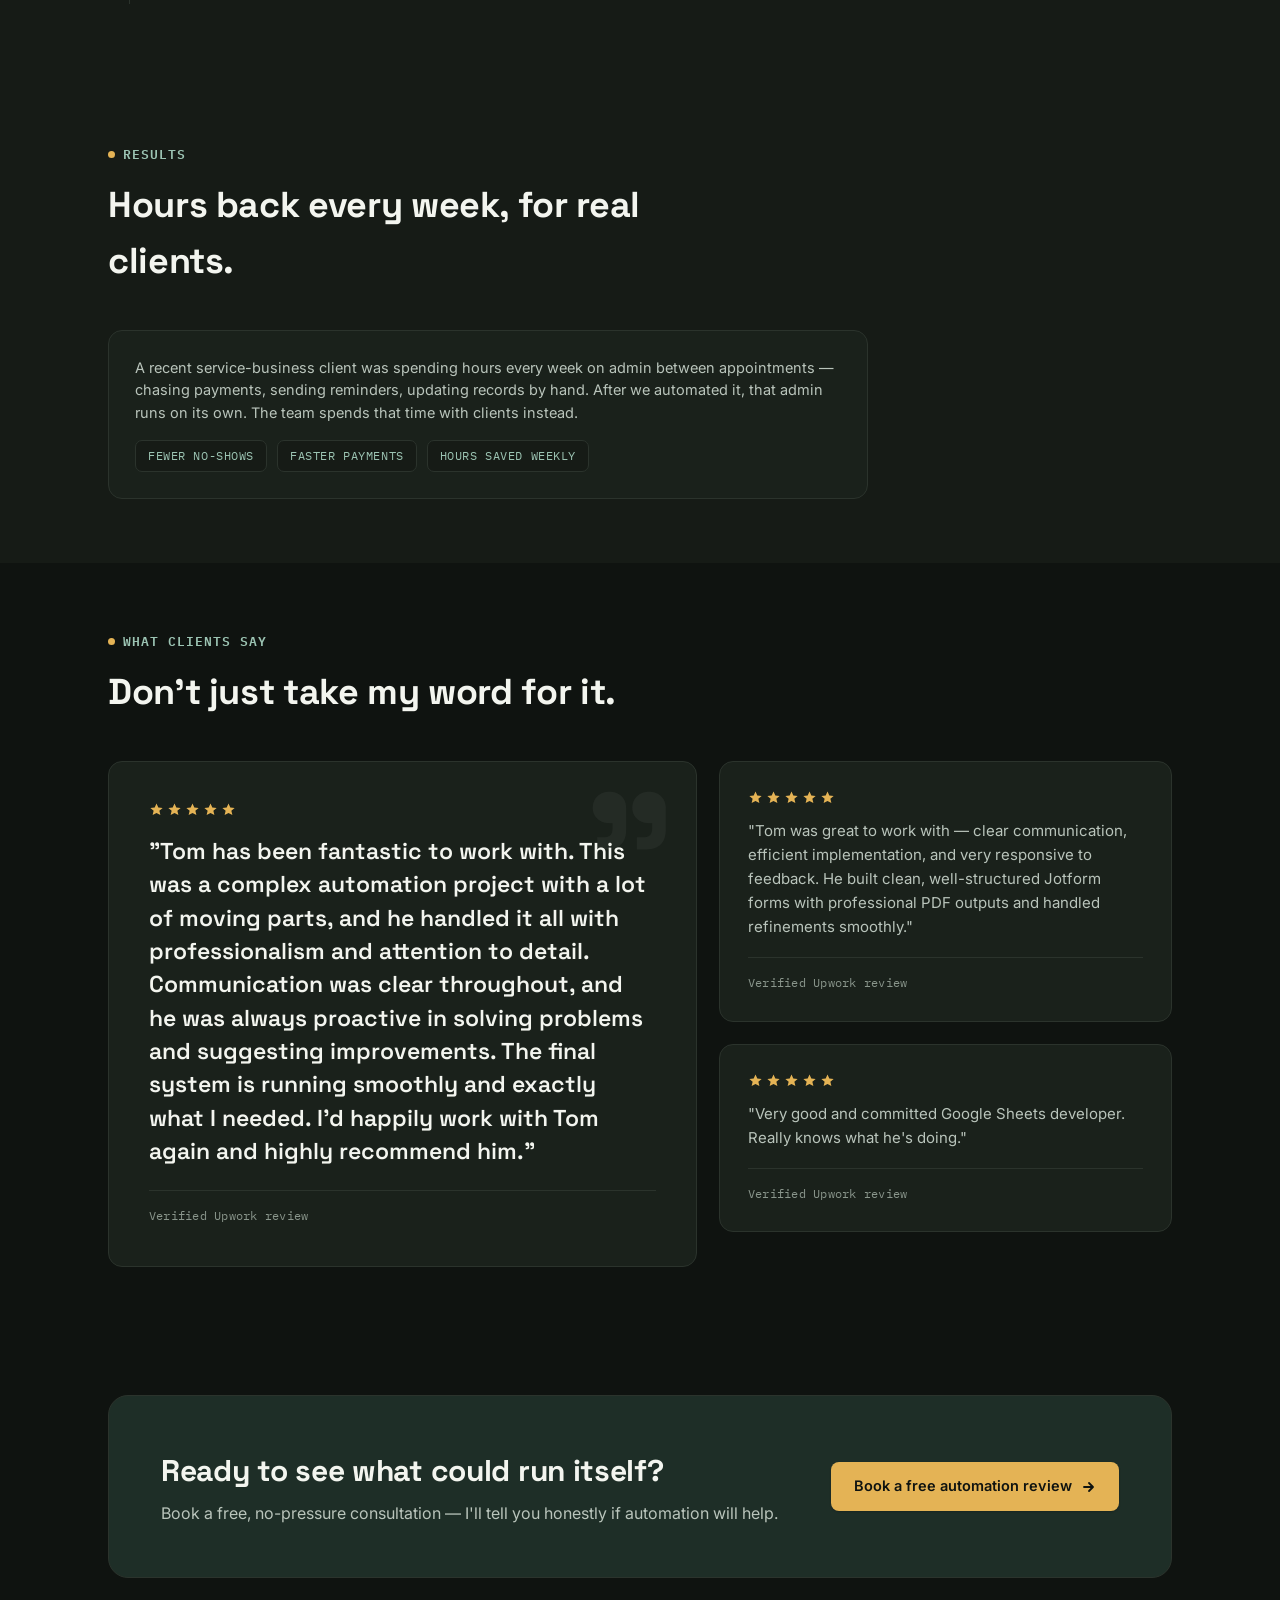
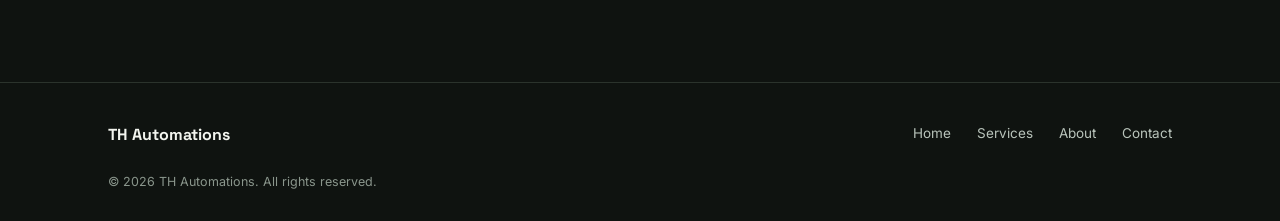
==== commit 7b83ee3a: "Switch to a dark theme Tom's explicit call: invert the palette to a near-black sage-ink background w" ====
--- a/index.html
+++ b/index.html
@@ -7,6 +7,7 @@
 <title>TH Automations — AI Automation for Service Businesses</title>
 <meta name="description" content="TH Automations helps service businesses replace manual admin with simple, reliable automated systems. Book a free automation review.">
 <link rel="icon" href="favicon.svg" type="image/svg+xml">
+<meta name="theme-color" content="#0F1310">
 <link rel="apple-touch-icon" href="apple-touch-icon.png">
 <meta property="og:type" content="website">
 <meta property="og:site_name" content="TH Automations">
--- a/style.css
+++ b/style.css
@@ -1,21 +1,23 @@
 /* ===================================================================
    TH Automations — design tokens
-   Palette: warm sage paper, deep ink-green, amber accent for action
+   Palette: near-black sage-ink, warm cream text, amber accent for action
    Type: Space Grotesk (display) / Inter (body) / IBM Plex Mono (labels)
 =================================================================== */
 
 :root{
-  --bg: #F5F6F1;
-  --bg-alt: #ECEFE7;
-  --ink: #1B2420;
-  --ink-soft: #4E5951;
-  --ink-faint: #656F68;
-  --sage: #3E6259;
-  --sage-deep: #2A453D;
-  --gold: #D9A441;
-  --gold-deep: #996F23;
-  --line: #D9DED3;
-  --card: #FFFFFF;
+  color-scheme: dark;
+  --bg: #0F1310;
+  --bg-alt: #161B16;
+  --card: #1A211B;
+  --sage-panel: #1E2E27;
+  --ink: #F3F5EF;
+  --ink-soft: #B9C4BB;
+  --ink-faint: #8A968C;
+  --sage: #6FA08E;
+  --sage-deep: #9CC4B3;
+  --gold: #E4B355;
+  --gold-deep: #F2C878;
+  --line: #2B332C;
 
   --display: 'Space Grotesk', sans-serif;
   --body: 'Inter', sans-serif;
@@ -85,13 +87,13 @@
 /* ---------- Header / nav ---------- */
 header.site{
   position: sticky; top: 0; z-index: 50;
-  background: rgba(245,246,241,0.88);
+  background: rgba(15,19,16,0.85);
   backdrop-filter: blur(8px);
   border-bottom: 1px solid var(--line);
   transition: box-shadow .25s ease;
 }
 header.site.scrolled{
-  box-shadow: 0 1px 0 var(--line), 0 8px 24px rgba(27,36,32,0.06);
+  box-shadow: 0 1px 0 var(--line), 0 8px 24px rgba(0,0,0,0.35);
 }
 .nav{
   display:flex; align-items:center; justify-content:space-between;
@@ -146,16 +148,17 @@
 }
 .btn:hover .arrow{ transform: translateX(3px); }
 .btn-primary{
-  background: var(--sage-deep);
-  color: #fff;
-}
-.btn-primary:hover{ background: var(--ink); transform: translateY(-1px); box-shadow: 0 8px 18px rgba(27,36,32,0.18); }
+  background: var(--sage-panel);
+  color: var(--ink);
+  border-color: var(--line);
+}
+.btn-primary:hover{ background: var(--card); transform: translateY(-1px); box-shadow: 0 8px 18px rgba(0,0,0,0.35); }
 .btn-gold{
   background: var(--gold);
-  color: var(--ink);
-  box-shadow: 0 1px 2px rgba(183,132,42,0.15);
-}
-.btn-gold:hover{ background: var(--gold-deep); color:#fff; transform: translateY(-1px); box-shadow: 0 10px 22px rgba(183,132,42,0.3); }
+  color: var(--bg);
+  box-shadow: 0 1px 2px rgba(0,0,0,0.2);
+}
+.btn-gold:hover{ background: var(--gold-deep); color:var(--bg); transform: translateY(-1px); box-shadow: 0 10px 26px rgba(228,179,85,0.28); }
 .btn-ghost{
   background: transparent;
   border-color: var(--line);
@@ -177,8 +180,8 @@
   z-index: 0;
   pointer-events: none;
   background-image:
-    linear-gradient(rgba(62,98,89,0.06) 1px, transparent 1px),
-    linear-gradient(90deg, rgba(62,98,89,0.06) 1px, transparent 1px);
+    linear-gradient(rgba(243,245,239,0.05) 1px, transparent 1px),
+    linear-gradient(90deg, rgba(243,245,239,0.05) 1px, transparent 1px);
   background-size: 44px 44px;
   -webkit-mask-image: linear-gradient(to bottom, black 0%, black 45%, transparent 90%);
   mask-image: linear-gradient(to bottom, black 0%, black 45%, transparent 90%);
@@ -202,13 +205,13 @@
   z-index:0;
 }
 .hero::before{
-  width: 420px; height: 420px;
-  background: radial-gradient(circle, rgba(62,98,89,0.14), transparent 70%);
+  width: 460px; height: 460px;
+  background: radial-gradient(circle, rgba(111,160,142,0.28), transparent 70%);
   top: -160px; right: -80px;
 }
 .hero::after{
-  width: 320px; height: 320px;
-  background: radial-gradient(circle, rgba(217,164,65,0.16), transparent 70%);
+  width: 360px; height: 360px;
+  background: radial-gradient(circle, rgba(228,179,85,0.22), transparent 70%);
   bottom: -140px; left: -60px;
 }
 .hero-grid{
@@ -275,12 +278,12 @@
 }
 .flow{
   background:
-    radial-gradient(circle, rgba(62,98,89,0.09) 1px, transparent 1.4px) 0 0/16px 16px,
+    radial-gradient(circle, rgba(243,245,239,0.07) 1px, transparent 1.4px) 0 0/16px 16px,
     var(--card);
   border: 1px solid var(--line);
   border-radius: 16px;
   padding: 28px 24px;
-  box-shadow: 0 1px 2px rgba(27,36,32,0.04), 0 24px 48px -20px rgba(27,36,32,0.16);
+  box-shadow: 0 1px 2px rgba(0,0,0,0.3), 0 24px 48px -20px rgba(0,0,0,0.55);
   transition: transform .3s ease, box-shadow .3s ease;
   position: relative;
   z-index: 1;
@@ -288,21 +291,22 @@
 }
 .flow:hover{
   transform: translateY(-3px);
-  box-shadow: 0 1px 2px rgba(27,36,32,0.04), 0 32px 56px -20px rgba(27,36,32,0.22);
+  box-shadow: 0 1px 2px rgba(0,0,0,0.3), 0 10px 30px -8px rgba(111,160,142,0.3);
 }
 .flow-badge{
   position: absolute;
   top: -16px; right: 22px;
   z-index: 2;
   display: inline-flex; align-items:center; gap:7px;
-  background: var(--sage-deep);
-  color: #fff;
+  background: var(--sage-panel);
+  border: 1px solid var(--line);
+  color: var(--ink);
   font-family: var(--mono);
   font-size: 11.5px;
   letter-spacing: .03em;
   padding: 9px 14px;
   border-radius: 999px;
-  box-shadow: 0 10px 22px -6px rgba(27,36,32,0.35);
+  box-shadow: 0 10px 22px -6px rgba(0,0,0,0.5);
 }
 .flow-badge svg{ width:13px; height:13px; color: var(--gold); }
 .flow-title{
@@ -354,8 +358,8 @@
 .flow-node:nth-child(7) .dot{ animation-delay: 1.5s; }
 @keyframes nodeIn{ to{ opacity:1; transform: translateY(0); } }
 @keyframes dotPulse{
-  0%, 100% { box-shadow: 0 0 0 0 rgba(62,98,89,0.32); }
-  50% { box-shadow: 0 0 0 6px rgba(62,98,89,0); }
+  0%, 100% { box-shadow: 0 0 0 0 rgba(111,160,142,0.4); }
+  50% { box-shadow: 0 0 0 6px rgba(111,160,142,0); }
 }
 
 .flow-arrow{
@@ -454,7 +458,7 @@
 .testimonial:hover{
   transform: translateY(-3px);
   border-color: var(--sage);
-  box-shadow: 0 20px 36px -22px rgba(27,36,32,0.18);
+  box-shadow: 0 20px 40px -20px rgba(0,0,0,0.5);
 }
 .testimonial-featured{
   padding: 40px;
@@ -472,7 +476,7 @@
   font-size: 180px;
   font-weight: 700;
   line-height: 1;
-  color: var(--bg-alt);
+  color: rgba(243,245,239,0.05);
   z-index: 0;
   pointer-events: none;
 }
@@ -516,15 +520,15 @@
   border: 1px solid var(--line);
 }
 .contrast .before{ background: var(--card); }
-.contrast .after{ background: var(--sage-deep); color:#fff; position: relative; overflow: hidden; }
+.contrast .after{ background: var(--sage-panel); color:var(--ink); position: relative; overflow: hidden; }
 .contrast .after::before{
   content:"";
   position:absolute; top:-60px; right:-60px;
   width:180px; height:180px; border-radius:50%;
-  background: radial-gradient(circle, rgba(217,164,65,0.22), transparent 70%);
-}
-.contrast .after p, .contrast .after li{ color: rgba(255,255,255,0.85); }
-.contrast .after h3{ color:#fff; }
+  background: radial-gradient(circle, rgba(228,179,85,0.22), transparent 70%);
+}
+.contrast .after p, .contrast .after li{ color: var(--ink-soft); }
+.contrast .after h3{ color:var(--ink); }
 .contrast ul{ margin:0; padding-left: 0; list-style: none; }
 .contrast li{ margin-bottom: 10px; font-size: 14.5px; padding-left: 26px; position: relative; }
 .contrast .before li::before{
@@ -541,7 +545,7 @@
   font-size: 11px;
   border-radius:50%;
   background: var(--gold);
-  color: var(--sage-deep);
+  color: var(--bg);
 }
 .contrast .label{
   font-family: var(--mono);
@@ -552,7 +556,7 @@
   margin-bottom: 10px;
   display:block;
 }
-.contrast .after .label{ color: rgba(255,255,255,0.6); }
+.contrast .after .label{ color: var(--ink-faint); }
 
 /* Card grid */
 .grid3{
@@ -575,7 +579,7 @@
 .card:hover{
   transform: translateY(-4px);
   border-color: var(--sage);
-  box-shadow: 0 20px 36px -20px rgba(27,36,32,0.18);
+  box-shadow: 0 20px 40px -18px rgba(0,0,0,0.5);
 }
 .card .icon{
   width: 44px; height: 44px;
@@ -593,7 +597,7 @@
   position:absolute;
   inset: -10px;
   border-radius: 14px;
-  background: radial-gradient(circle, rgba(217,164,65,0.35), transparent 72%);
+  background: radial-gradient(circle, rgba(228,179,85,0.3), transparent 72%);
   opacity: 0;
   transition: opacity .3s ease;
   z-index: -1;
@@ -601,9 +605,9 @@
 .card:hover .icon::before{ opacity: 1; }
 .card .icon svg{ width: 22px; height: 22px; }
 .card:hover .icon{
-  background: var(--sage-deep);
-  border-color: var(--sage-deep);
-  color: #fff;
+  background: var(--gold);
+  border-color: var(--gold);
+  color: var(--bg);
 }
 .card h3{ font-size: 18px; margin-bottom: 8px; }
 .card p{ font-size: 14.5px; margin-bottom: 0; }
@@ -640,25 +644,26 @@
 .step:hover .num{
   background: var(--gold);
   border-color: var(--gold);
-  color: var(--ink);
+  color: var(--bg);
 }
 .step h3{ font-size: 17.5px; margin-bottom: 6px; padding-top: 8px; }
 .step p{ font-size: 14.5px; margin-bottom: 0; max-width: 60ch; }
 
 /* CTA band */
 .cta-band{
-  background: var(--sage-deep);
+  background: var(--sage-panel);
+  border: 1px solid var(--line);
   border-radius: 20px;
   padding: 52px;
-  color: #fff;
+  color: var(--ink);
   display:flex;
   align-items:center;
   justify-content:space-between;
   gap: 24px;
   flex-wrap: wrap;
 }
-.cta-band h2{ color:#fff; font-size: clamp(22px,2.6vw,30px); margin-bottom:6px; }
-.cta-band p{ color: rgba(255,255,255,0.8); margin-bottom:0; }
+.cta-band h2{ color:var(--ink); font-size: clamp(22px,2.6vw,30px); margin-bottom:6px; }
+.cta-band p{ color: var(--ink-soft); margin-bottom:0; }
 
 /* Footer */
 footer.site{
@@ -700,22 +705,22 @@
   border-radius: 9px;
   font-family: var(--body);
   font-size: 14.5px;
-  background: #fff;
+  background: var(--bg-alt);
   color: var(--ink);
 }
 .field textarea{ min-height: 120px; resize: vertical; }
 .field input:focus, .field textarea:focus, .field select:focus{
   outline: none;
   border-color: var(--sage-deep);
-  box-shadow: 0 0 0 3px rgba(62,98,89,0.12);
+  box-shadow: 0 0 0 3px rgba(111,160,142,0.18);
 }
 .form-note{ font-size: 13px; color: var(--ink-faint); margin-top: 4px; }
 .form-error{
   display:none;
   font-size: 13.5px;
-  color: #A23B3B;
-  background: #FBEAEA;
-  border: 1px solid #E8C4C4;
+  color: #F0B4B4;
+  background: #2A1616;
+  border: 1px solid #4A2424;
   border-radius: 9px;
   padding: 12px 14px;
   margin-top: 4px;
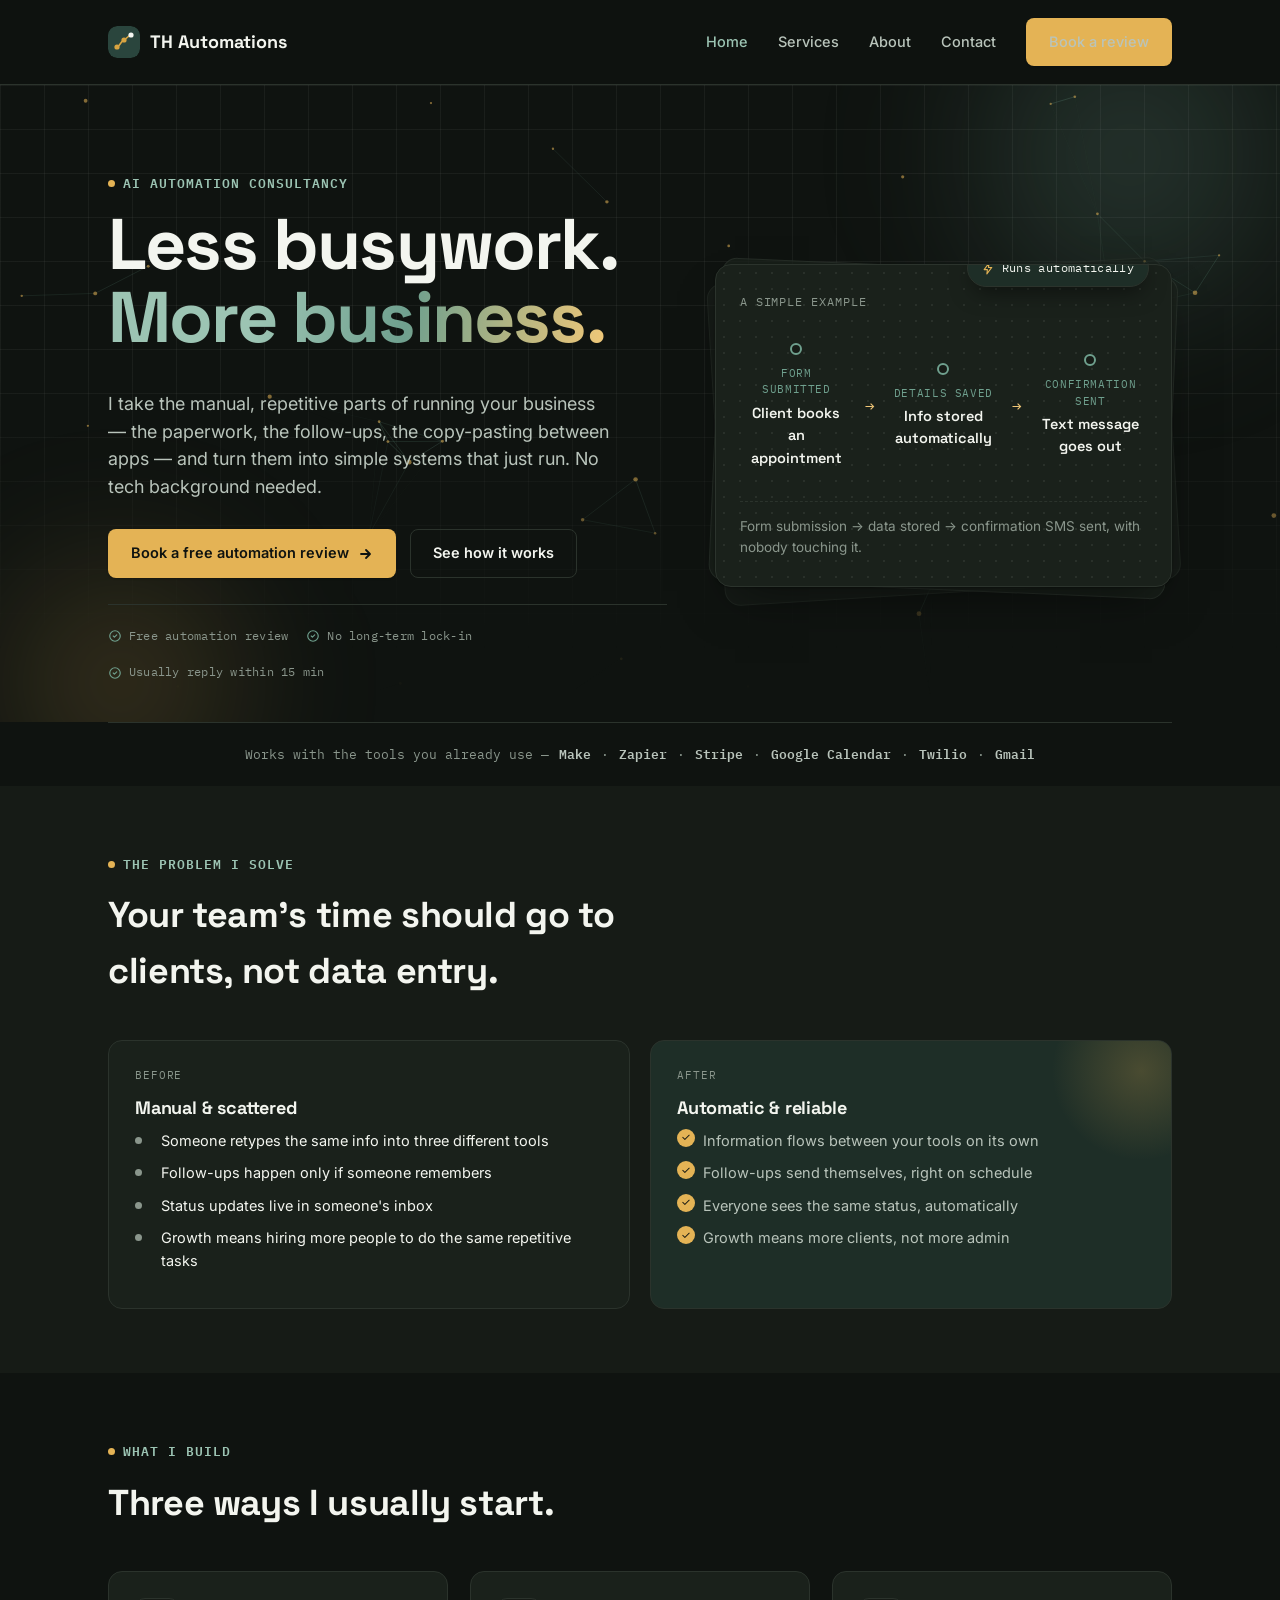
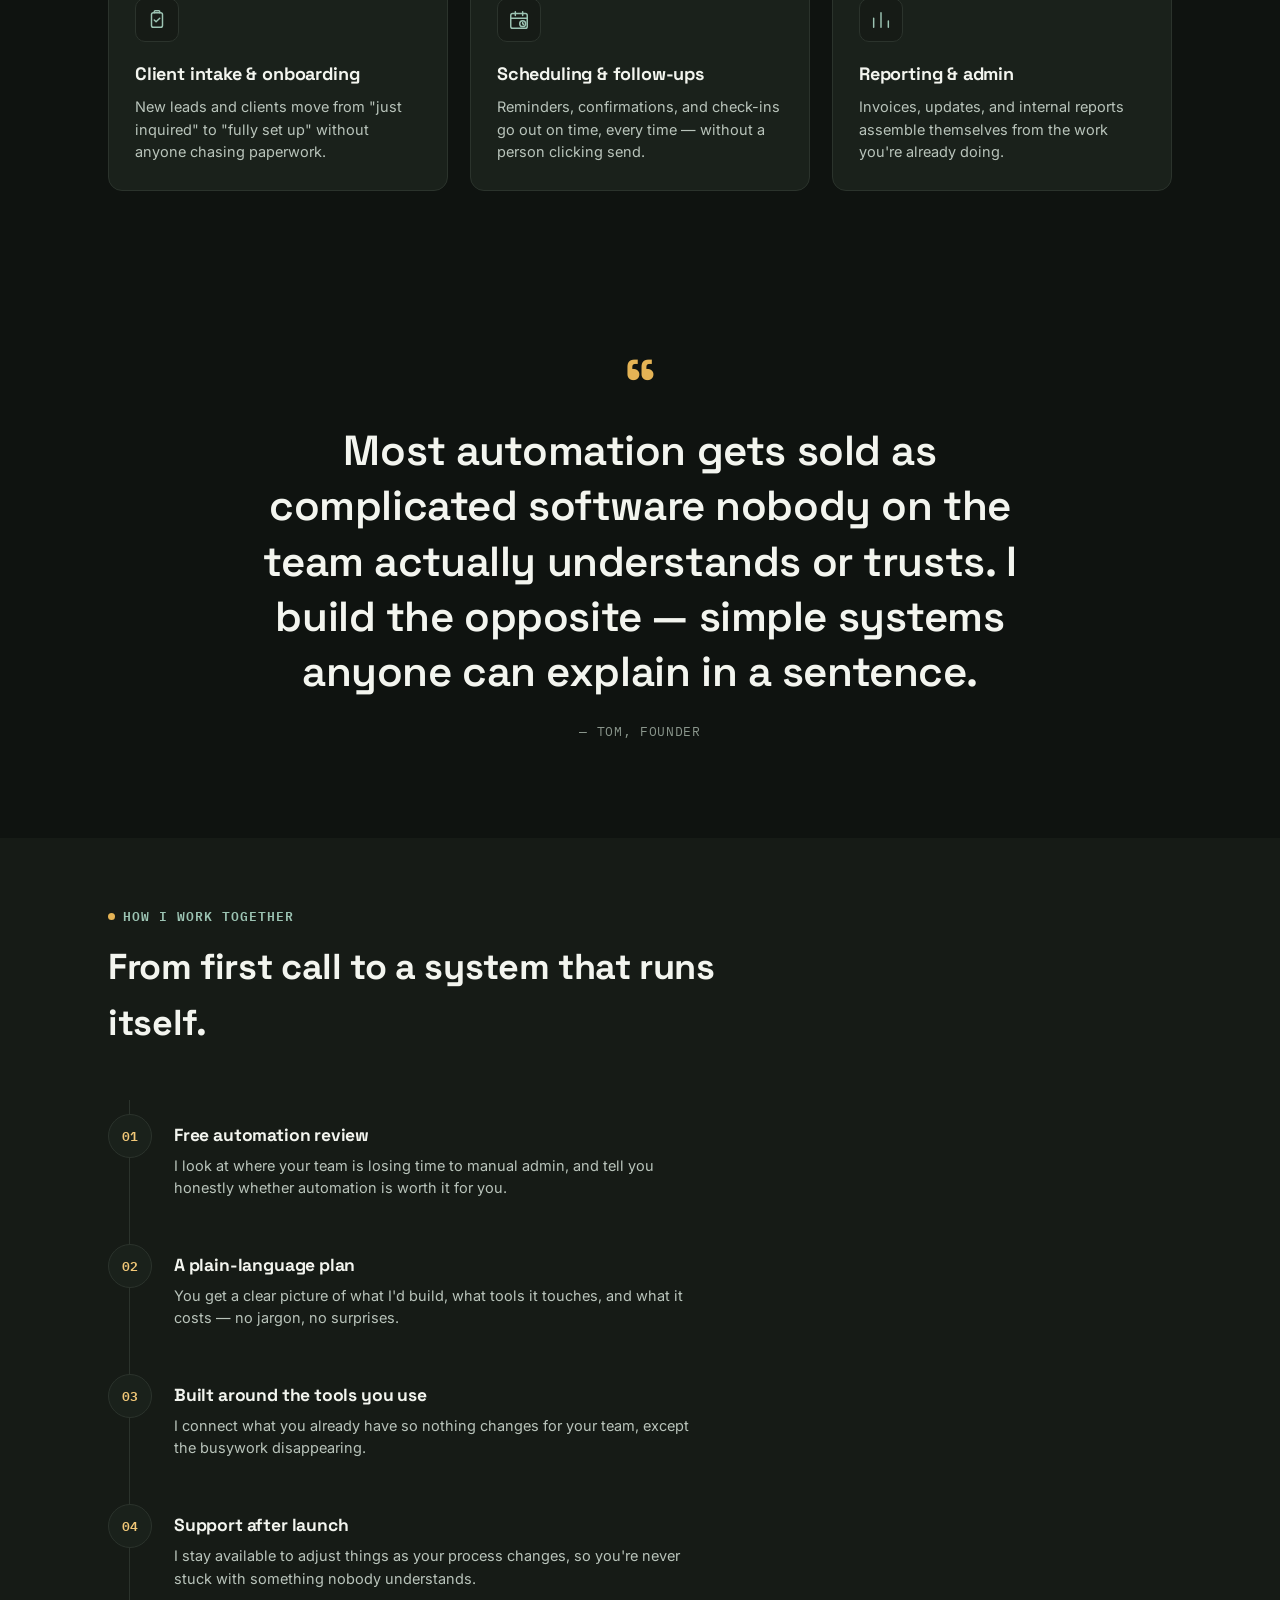
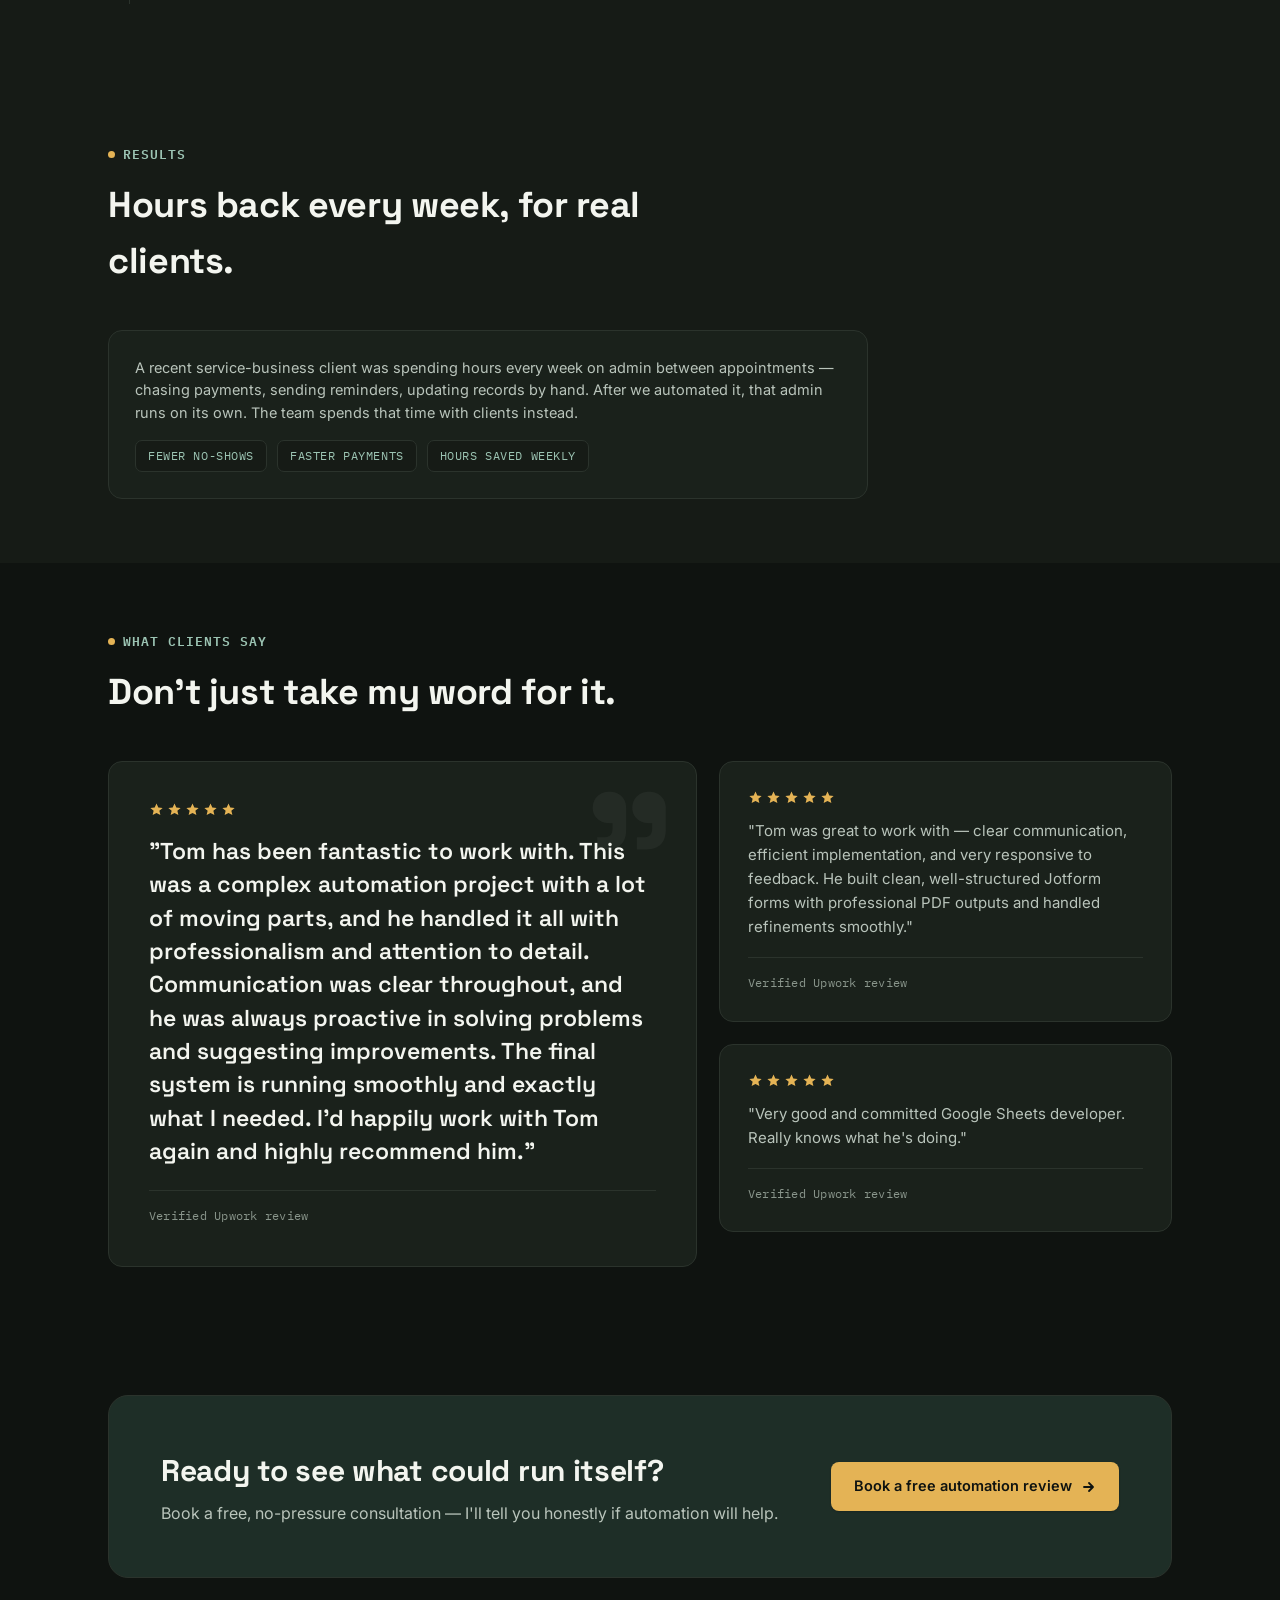
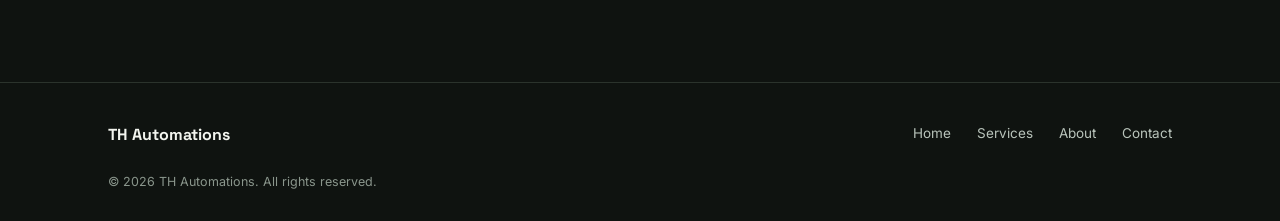
==== commit cb503bd8: "Rewrite "How I work together" as a general process, not one example The section title promised a gen" ====
--- a/index.html
+++ b/index.html
@@ -164,29 +164,29 @@
         <div class="step reveal">
           <div class="num">01</div>
           <div>
-            <h3>Booking is created</h3>
-            <p>A client books through your calendar. That single action kicks off everything below — nobody has to lift a finger.</p>
+            <h3>Free automation review</h3>
+            <p>I look at where your team is losing time to manual admin, and tell you honestly whether automation is worth it for you.</p>
           </div>
         </div>
         <div class="step reveal">
           <div class="num">02</div>
           <div>
-            <h3>Invoice sent automatically</h3>
-            <p>Payment requests go out the moment a booking is made, so you're not chasing anyone for money later.</p>
+            <h3>A plain-language plan</h3>
+            <p>You get a clear picture of what I'd build, what tools it touches, and what it costs — no jargon, no surprises.</p>
           </div>
         </div>
         <div class="step reveal">
           <div class="num">03</div>
           <div>
-            <h3>Confirmation & reminders</h3>
-            <p>An instant confirmation email goes out, followed by an SMS reminder before the appointment — fewer no-shows, no manual chasing.</p>
+            <h3>Built around the tools you use</h3>
+            <p>I connect what you already have so nothing changes for your team, except the busywork disappearing.</p>
           </div>
         </div>
         <div class="step reveal">
           <div class="num">04</div>
           <div>
-            <h3>Client tracked automatically</h3>
-            <p>Intake details are stored and the client is added to your follow-up system. No manual admin required, start to finish.</p>
+            <h3>Support after launch</h3>
+            <p>I stay available to adjust things as your process changes, so you're never stuck with something nobody understands.</p>
           </div>
         </div>
       </div>
